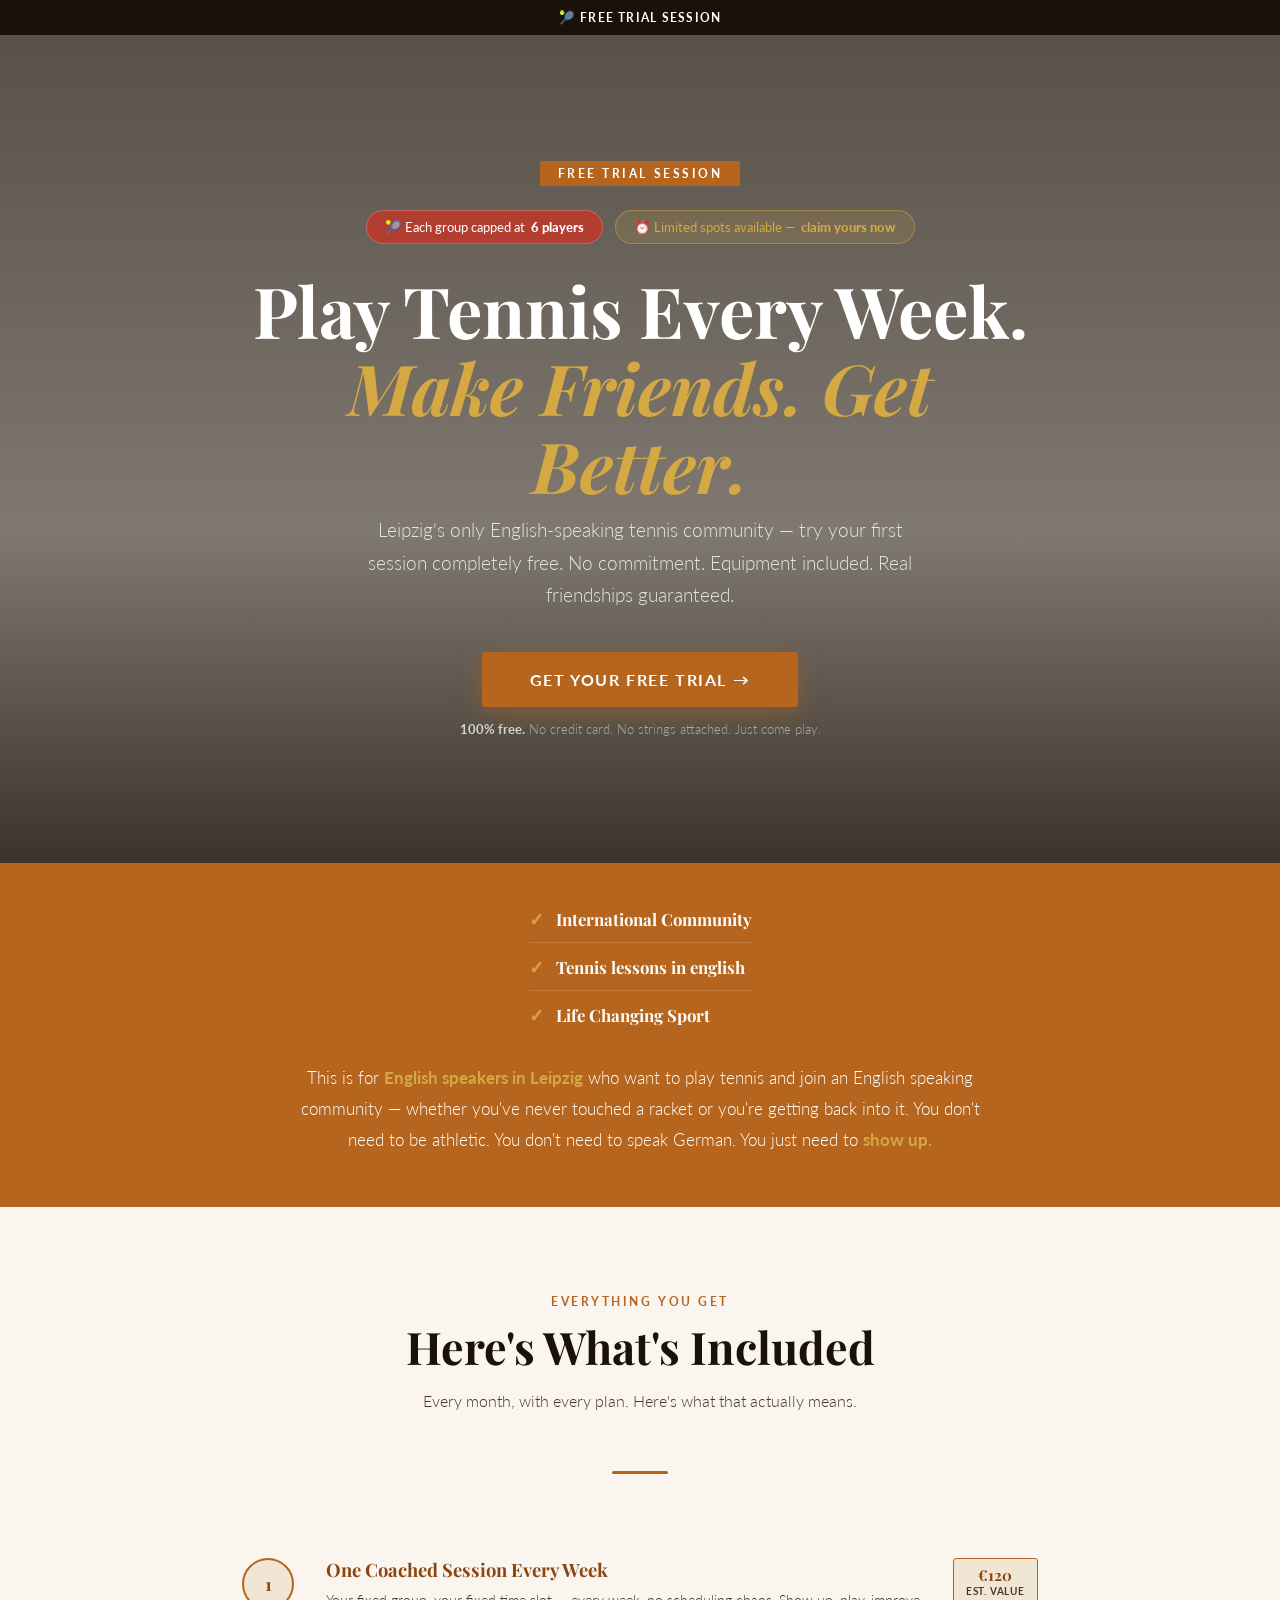
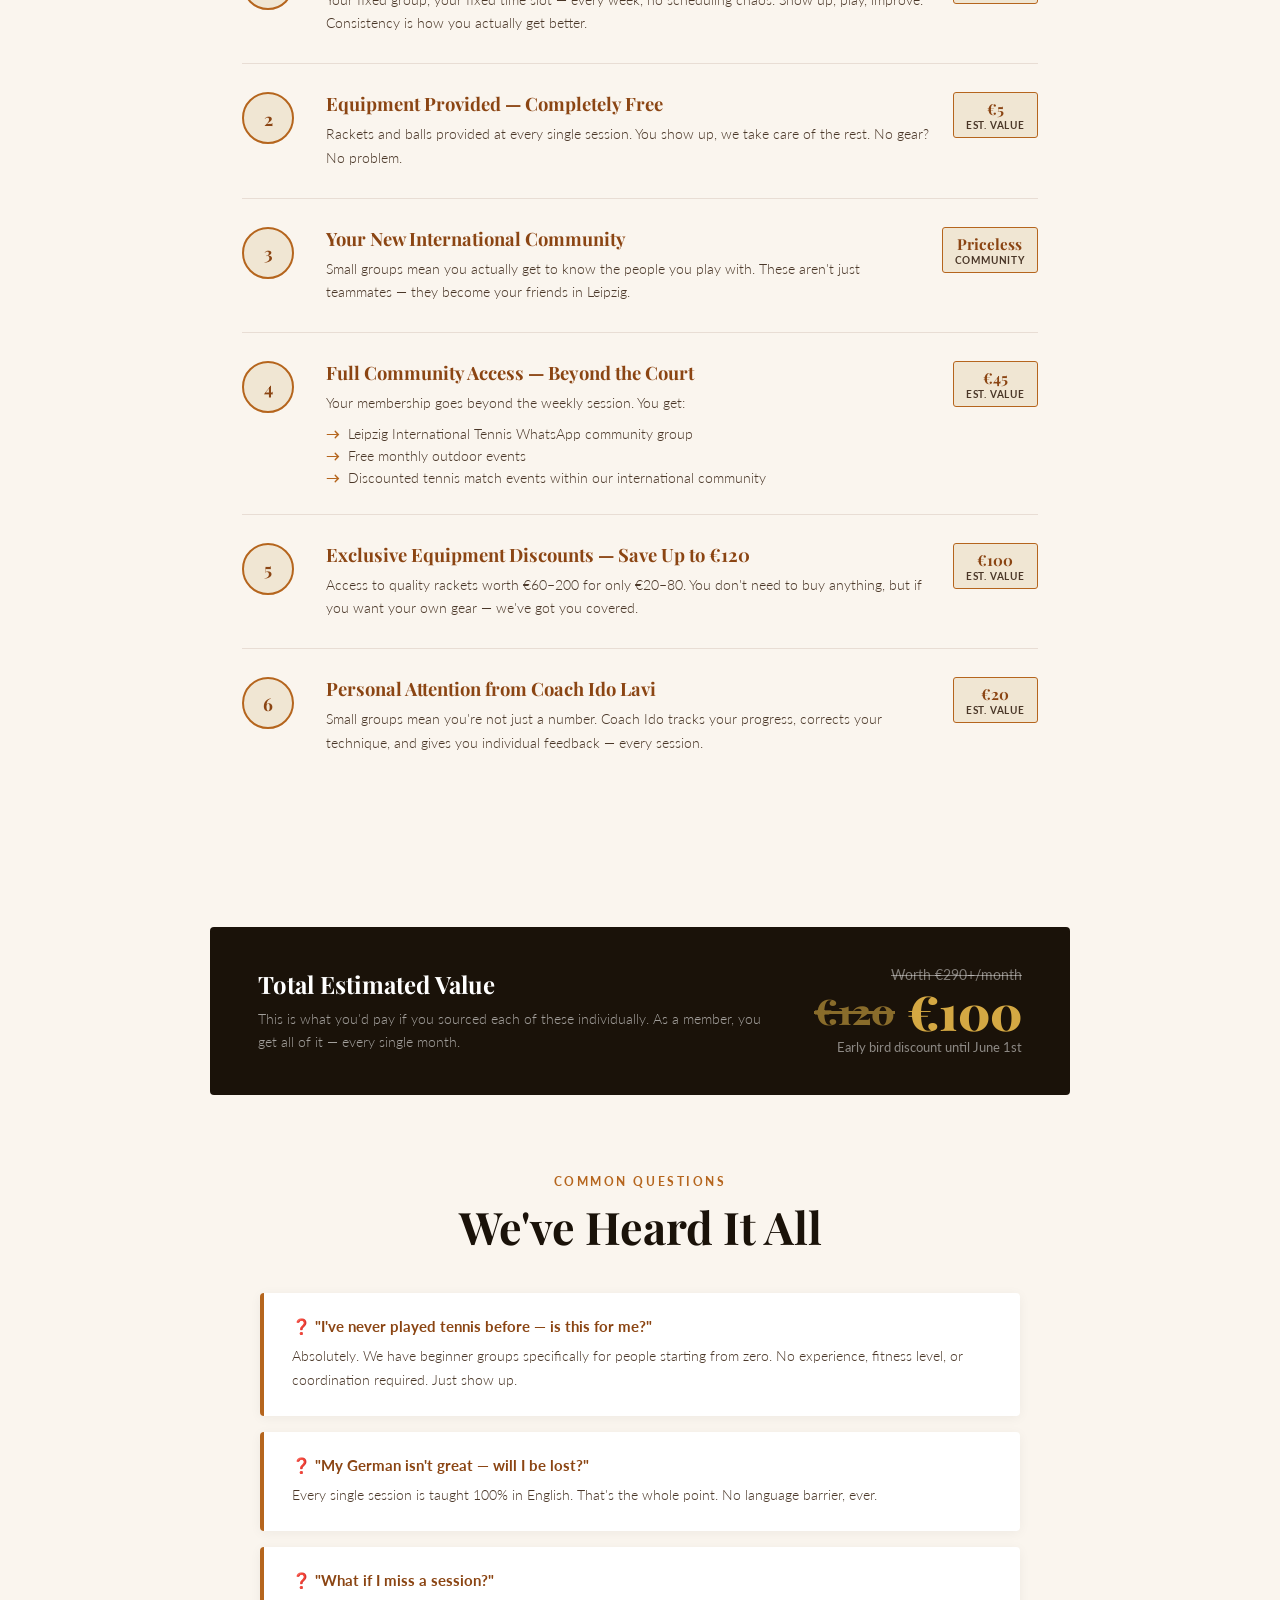
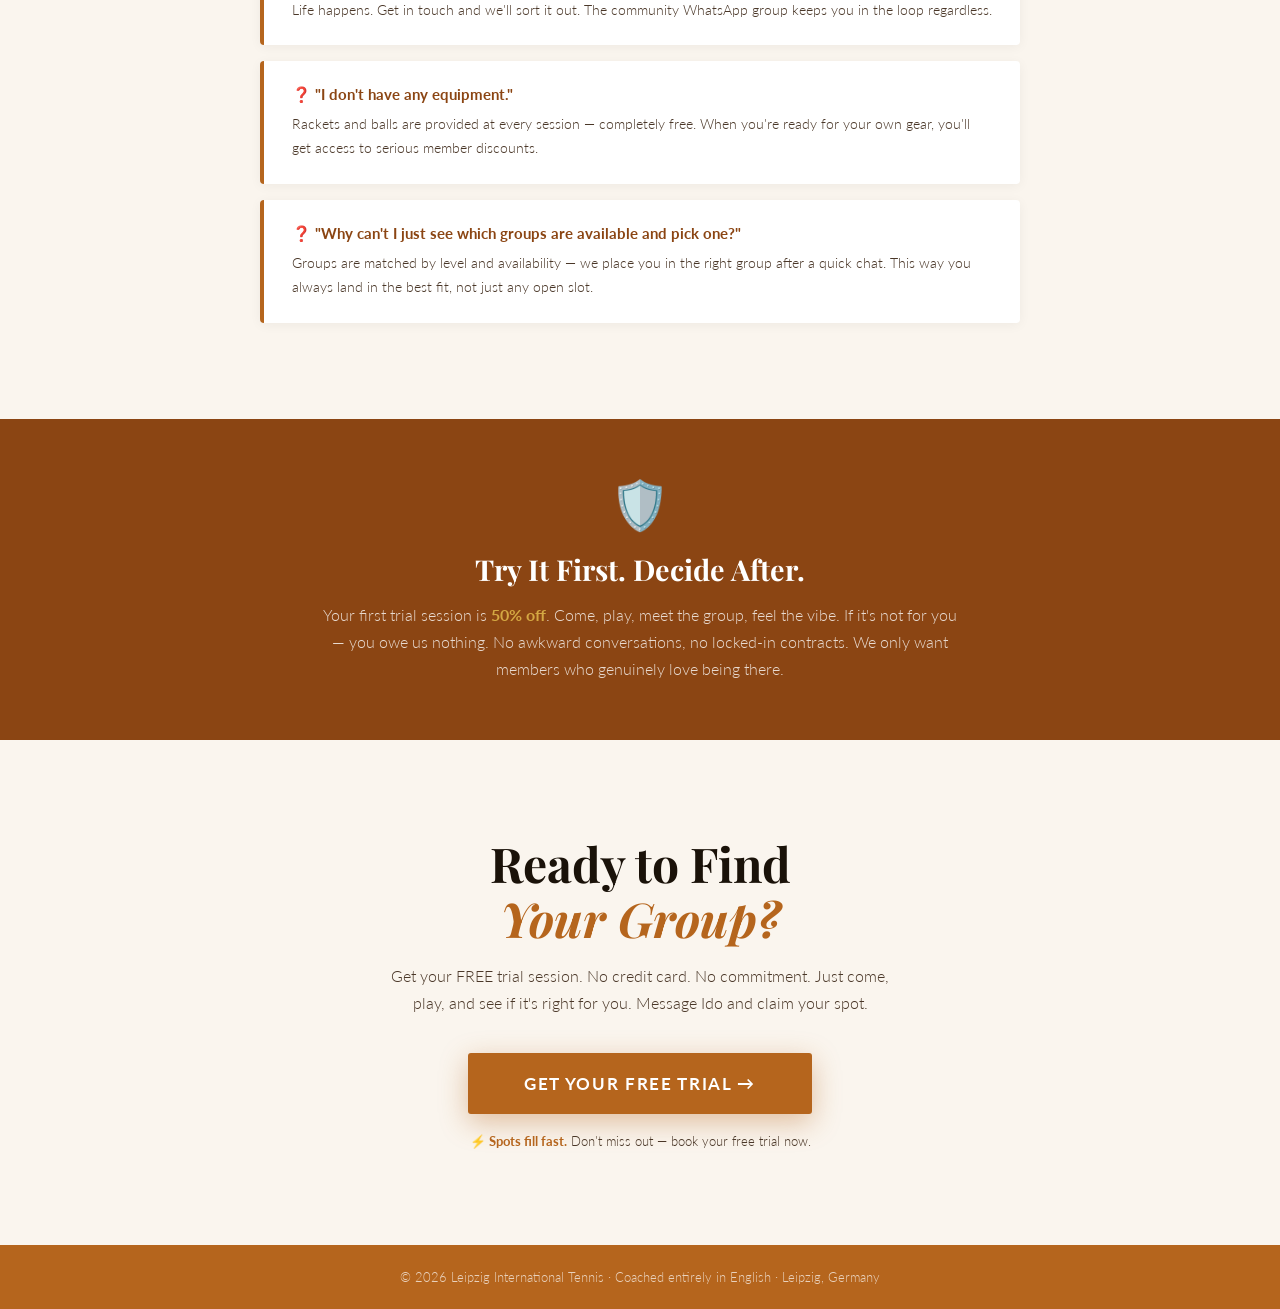
==== index.html @ 6eba22dd "Add files via upload" ====
<!DOCTYPE html>
<html lang="en">
<head>
  <meta charset="UTF-8"/>
  <meta name="viewport" content="width=device-width, initial-scale=1.0"/>
  <title>Group Sessions – Leipzig International Tennis</title>
  <link href="https://fonts.googleapis.com/css2?family=Playfair+Display:ital,wght@0,400;0,700;0,900;1,400&family=Lato:wght@300;400;700;900&display=swap" rel="stylesheet"/>
  <style>
    :root {
      --clay:       #b5651d;
      --clay-light: #c97d3a;
      --clay-dark:  #8b4513;
      --sand:       #f0e6d3;
      --sand-light: #faf5ee;
      --dark:       #1a1209;
      --mid:        #4a3728;
      --white:      #ffffff;
      --accent:     #d4a843;
    }

    * { margin: 0; padding: 0; box-sizing: border-box; }
    html { scroll-behavior: smooth; }
    body { font-family: 'Lato', sans-serif; background: var(--sand-light); color: var(--dark); overflow-x: hidden; }

    /* ══ TOP BAR ══ */
    .top-bar {
      background: var(--dark);
      color: var(--white);
      text-align: center;
      padding: 10px 20px;
      font-size: 0.78rem;
      font-weight: 700;
      letter-spacing: 0.1em;
      text-transform: uppercase;
      position: sticky;
      top: 0;
      z-index: 200;
    }
    .top-bar span { color: var(--accent); }

    /* ══ HERO ══ */
    .hero {
      min-height: 92vh;
      background:
        linear-gradient(to bottom, rgba(26,18,9,0.72) 0%, rgba(26,18,9,0.55) 60%, rgba(26,18,9,0.85) 100%),
        url('./hero-image.png') center/cover no-repeat;
      display: flex;
      align-items: center;
      justify-content: center;
      text-align: center;
      padding: 80px 32px;
    }
    .hero-inner { max-width: 780px; }

    .hero-eyebrow {
      display: inline-block;
      background: var(--clay);
      color: var(--white);
      font-size: 0.72rem;
      font-weight: 700;
      letter-spacing: 0.22em;
      text-transform: uppercase;
      padding: 6px 18px;
      border-radius: 2px;
      margin-bottom: 24px;
      animation: fadeDown 0.6s ease both;
    }

    .hero-alerts {
      display: flex;
      gap: 12px;
      justify-content: center;
      flex-wrap: wrap;
      margin-bottom: 28px;
      animation: fadeDown 0.6s 0.08s ease both;
    }
    .hero-alert {
      display: inline-flex;
      align-items: center;
      gap: 6px;
      padding: 8px 18px;
      border-radius: 40px;
      font-size: 0.83rem;
      font-weight: 400;
      backdrop-filter: blur(6px);
    }
    .hero-alert strong { font-weight: 900; }
    .hero-alert.scarcity { background: rgba(192,57,43,0.85); color: #fff; border: 1px solid rgba(255,255,255,0.2); }
    .hero-alert.urgency  { background: rgba(212,168,67,0.15); color: var(--accent); border: 1px solid rgba(212,168,67,0.5); }

    .hero h1 {
      font-family: 'Playfair Display', serif;
      font-size: clamp(2.6rem, 6vw, 4.4rem);
      color: var(--white);
      line-height: 1.1;
      margin-bottom: 10px;
      animation: fadeDown 0.6s 0.1s ease both;
    }
    .hero h1 em { font-style: italic; color: var(--accent); }

    .hero-sub {
      font-size: clamp(1rem, 2vw, 1.2rem);
      color: rgba(255,255,255,0.8);
      font-weight: 300;
      line-height: 1.7;
      margin-bottom: 40px;
      max-width: 580px;
      margin-left: auto;
      margin-right: auto;
      animation: fadeDown 0.6s 0.2s ease both;
    }

    .hero-cta-group {
      display: flex;
      flex-direction: column;
      align-items: center;
      gap: 14px;
      animation: fadeDown 0.6s 0.3s ease both;
    }

    .btn-primary {
      display: inline-block;
      background: var(--clay);
      color: var(--white);
      padding: 18px 48px;
      border-radius: 3px;
      font-size: 1rem;
      font-weight: 700;
      letter-spacing: 0.1em;
      text-transform: uppercase;
      text-decoration: none;
      transition: background 0.2s, transform 0.2s;
      box-shadow: 0 6px 24px rgba(181,101,29,0.45);
    }
    .btn-primary:hover { background: var(--clay-dark); transform: translateY(-2px); }

    .hero-note { font-size: 0.8rem; color: rgba(255,255,255,0.5); font-weight: 300; }
    .hero-note span { color: rgba(255,255,255,0.75); font-weight: 700; }

    /* ══ WHO IT'S FOR ══ */
    .who-section { background: var(--clay); padding: 32px 32px 52px 32px; text-align: center; }
    .who-section p { max-width: 700px; margin: 0 auto; color: var(--white); font-size: 1.08rem; line-height: 1.8; font-weight: 300; }
    .who-section p strong { font-weight: 700; color: var(--accent); }

    /* ══ VALUE STACK ══ */
    .value-section { padding: 88px 32px; max-width: 860px; margin: 0 auto; }

    .section-label { font-size: 0.72rem; letter-spacing: 0.22em; text-transform: uppercase; color: var(--clay); font-weight: 700; text-align: center; margin-bottom: 12px; }
    .section-title { font-family: 'Playfair Display', serif; font-size: clamp(1.9rem, 3.5vw, 2.8rem); color: var(--dark); text-align: center; margin-bottom: 14px; line-height: 1.2; }
    .section-sub { text-align: center; color: var(--mid); font-weight: 300; font-size: 0.98rem; margin-bottom: 56px; line-height: 1.7; }
    .section-divider { width: 56px; height: 3px; background: var(--clay); margin: 0 auto 56px; border-radius: 2px; }

    .value-list { display: flex; flex-direction: column; gap: 0; }

    .value-item {
      display: grid;
      grid-template-columns: 64px 1fr auto;
      align-items: start;
      gap: 20px;
      padding: 28px 0;
      border-bottom: 1px solid #e8ddd4;
      opacity: 0;
      transform: translateX(-20px);
      transition: opacity 0.5s ease, transform 0.5s ease;
    }
    .value-item.visible { opacity: 1; transform: translateX(0); }
    .value-item:last-child { border-bottom: none; }

    .value-num {
      width: 52px; height: 52px;
      background: var(--sand);
      border: 2px solid var(--clay);
      border-radius: 50%;
      display: flex; align-items: center; justify-content: center;
      font-family: 'Playfair Display', serif;
      font-size: 1.1rem; color: var(--clay-dark); font-weight: 700; flex-shrink: 0;
    }
    .value-body h4 { font-family: 'Playfair Display', serif; font-size: 1.15rem; color: var(--clay-dark); margin-bottom: 6px; line-height: 1.3; }
    .value-body p { font-size: 0.9rem; color: var(--mid); font-weight: 300; line-height: 1.65; }
    .value-body .sub-bullets { list-style: none; margin-top: 10px; display: flex; flex-direction: column; gap: 5px; }
    .value-body .sub-bullets li { font-size: 0.88rem; color: var(--mid); font-weight: 300; display: flex; align-items: center; gap: 8px; }
    .value-body .sub-bullets li::before { content: '→'; color: var(--clay); font-weight: 700; flex-shrink: 0; }

    .value-badge { flex-shrink: 0; background: var(--sand); border: 1px solid var(--clay); border-radius: 3px; padding: 6px 12px; text-align: center; }
    .badge-value { font-family: 'Playfair Display', serif; font-size: 0.95rem; color: var(--clay-dark); font-weight: 700; white-space: nowrap; }
    .badge-label { font-size: 0.65rem; color: var(--mid); text-transform: uppercase; letter-spacing: 0.08em; font-weight: 700; }

    /* ══ TOTAL VALUE BOX ══ */
    .total-box {
      background: var(--dark); border-radius: 4px; padding: 40px 48px;
      margin: 56px 32px 0; max-width: 860px; margin-left: auto; margin-right: auto;
      display: grid; grid-template-columns: 1fr auto; align-items: center; gap: 32px;
    }
    @media (max-width: 600px) { .total-box { grid-template-columns: 1fr; text-align: center; } }
    .total-left h3 { font-family: 'Playfair Display', serif; font-size: 1.5rem; color: var(--white); margin-bottom: 8px; }
    .total-left p { font-size: 0.88rem; color: rgba(255,255,255,0.6); font-weight: 300; line-height: 1.6; }
    .total-right { text-align: right; }
    .total-was { font-size: 0.85rem; color: rgba(255,255,255,0.45); text-decoration: line-through; margin-bottom: 4px; }
    .total-price { font-family: 'Playfair Display', serif; font-size: 3rem; color: var(--accent); font-weight: 900; line-height: 1; }
    .total-period { font-size: 0.82rem; color: rgba(255,255,255,0.5); margin-top: 4px; }

    /* ══ OBJECTIONS ══ */
    .objections-section { padding: 80px 32px; background: var(--sand-light); }
    .objections-inner { max-width: 760px; margin: 0 auto; }
    .objection-item { background: var(--white); border-radius: 4px; padding: 24px 28px; margin-bottom: 16px; border-left: 4px solid var(--clay); box-shadow: 0 2px 12px rgba(0,0,0,0.05); }
    .objection-q { font-weight: 700; color: var(--clay-dark); font-size: 0.95rem; margin-bottom: 8px; }
    .objection-a { font-size: 0.9rem; color: var(--mid); font-weight: 300; line-height: 1.65; }

    /* ══ RISK ══ */
    .risk-section { background: var(--clay-dark); padding: 56px 32px; text-align: center; }
    .risk-inner { max-width: 640px; margin: 0 auto; }
    .risk-icon { font-size: 3rem; margin-bottom: 16px; }
    .risk-section h3 { font-family: 'Playfair Display', serif; font-size: 1.8rem; color: var(--white); margin-bottom: 14px; }
    .risk-section p { color: rgba(255,255,255,0.8); font-weight: 300; font-size: 0.98rem; line-height: 1.75; }
    .risk-section p strong { color: var(--accent); font-weight: 700; }

    /* ══ FINAL CTA ══ */
    .final-cta { padding: 96px 32px; text-align: center; background: var(--sand-light); }
    .final-cta h2 { font-family: 'Playfair Display', serif; font-size: clamp(2rem, 4vw, 3rem); color: var(--dark); margin-bottom: 16px; line-height: 1.15; }
    .final-cta h2 em { color: var(--clay); font-style: italic; }
    .final-cta p { color: var(--mid); font-weight: 300; font-size: 1rem; margin-bottom: 36px; line-height: 1.7; max-width: 500px; margin-left: auto; margin-right: auto; }
    .btn-big { display: inline-block; background: var(--clay); color: var(--white); padding: 20px 56px; border-radius: 3px; font-size: 1.05rem; font-weight: 700; letter-spacing: 0.1em; text-transform: uppercase; text-decoration: none; transition: background 0.2s, transform 0.2s; box-shadow: 0 8px 28px rgba(181,101,29,0.38); margin-bottom: 16px; }
    .btn-big:hover { background: var(--clay-dark); transform: translateY(-3px); }
    .final-reassurance { font-size: 0.8rem; color: var(--mid); font-weight: 300; }
    .final-reassurance span { color: var(--clay); font-weight: 700; }

    /* ══ FOOTER ══ */
    footer { background: var(--clay); color: rgba(255,255,255,0.7); text-align: center; padding: 24px; font-size: 0.8rem; font-weight: 300; }

    .who-section .who-benefits { list-style: none; margin: 0 auto 24px; width: fit-content; display: flex; flex-direction: column; gap: 0; }
    .who-section .who-benefits li { font-family: 'Playfair Display', serif; font-size: 1.05rem; color: var(--white); font-weight: 700; display: flex; align-items: center; gap: 12px; padding: 12px 0; border-bottom: 1px solid rgba(255,255,255,0.15); }
    .who-section .who-benefits li::before { content: '✓'; color: var(--accent); font-weight: 900; font-size: 1.1rem; flex-shrink: 0; }
    .who-section .who-benefits li:last-child { border-bottom: none; }

    /* ══ ANIMATIONS ══ */
    @keyframes fadeDown { from { opacity: 0; transform: translateY(-16px); } to { opacity: 1; transform: translateY(0); } }
  </style>
</head>
<body>

  <!-- TOP BAR -->
  <div class="top-bar">
    🎾 FREE TRIAL SESSION
  </div>

  <!-- ══ HERO ══ -->
  <section class="hero">
    <div class="hero-inner">
      <div class="hero-eyebrow">FREE TRIAL SESSION</div>

      <div class="hero-alerts">
        <div class="hero-alert scarcity">🎾 Each group capped at <strong>6 players</strong></div>
        <div class="hero-alert urgency">⏰ Limited spots available — <strong>claim yours now</strong></div>
      </div>

      <h1>Play Tennis Every Week.<br><em>Make Friends. Get Better.</em></h1>

      <p class="hero-sub">
        Leipzig's only English-speaking tennis community — try your first session completely free. No commitment. Equipment included. Real friendships guaranteed.
      </p>

      <div class="hero-cta-group">
        <a href="https://wa.me/4915223182062?text=Hey!%20:)%20I%27d%20like%20to%20apply%20for%20a%20free%20group%20trial%20lesson" class="btn-primary">Get Your FREE Trial →</a>
        <span class="hero-note"><span>100% free.</span> No credit card. No strings attached. Just come play.</span>
      </div>
    </div>
  </section>

  <!-- ══ WHO IT'S FOR ══ -->
  <div class="who-section">
    <ul class="who-benefits">
      <li>International Community</li>
      <li>Tennis lessons in english</li>
      <li>Life Changing Sport</li>
    </ul>
    <p>
      This is for <strong>English speakers in Leipzig</strong> who want to play tennis and join an English speaking community — whether you've never touched a racket or you're getting back into it.
      You don't need to be athletic. You don't need to speak German. You just need to <strong>show up.</strong>
    </p>
  </div>

  <!-- ══ VALUE STACK ══ -->
  <section class="value-section">
    <div class="section-label">Everything You Get</div>
    <h2 class="section-title">Here's What's Included</h2>
    <p class="section-sub">Every month, with every plan. Here's what that actually means.</p>
    <div class="section-divider"></div>

    <div class="value-list">

      <div class="value-item">
        <div class="value-num">1</div>
        <div class="value-body">
          <h4>One Coached Session Every Week</h4>
          <p>Your fixed group, your fixed time slot — every week, no scheduling chaos. Show up, play, improve. Consistency is how you actually get better.</p>
        </div>
        <div class="value-badge"><div class="badge-value">€120</div><div class="badge-label">est. value</div></div>
      </div>

      <div class="value-item">
        <div class="value-num">2</div>
        <div class="value-body">
          <h4>Equipment Provided — Completely Free</h4>
          <p>Rackets and balls provided at every single session. You show up, we take care of the rest. No gear? No problem.</p>
        </div>
        <div class="value-badge"><div class="badge-value">€5</div><div class="badge-label">est. value</div></div>
      </div>

      <div class="value-item">
        <div class="value-num">3</div>
        <div class="value-body">
          <h4>Your New International Community</h4>
          <p>Small groups mean you actually get to know the people you play with. These aren't just teammates — they become your friends in Leipzig.</p>
        </div>
        <div class="value-badge"><div class="badge-value">Priceless</div><div class="badge-label">community</div></div>
      </div>

      <div class="value-item">
        <div class="value-num">4</div>
        <div class="value-body">
          <h4>Full Community Access — Beyond the Court</h4>
          <p>Your membership goes beyond the weekly session. You get:</p>
          <ul class="sub-bullets">
            <li>Leipzig International Tennis WhatsApp community group</li>
            <li>Free monthly outdoor events</li>
            <li>Discounted tennis match events within our international community</li>
          </ul>
        </div>
        <div class="value-badge"><div class="badge-value">€45</div><div class="badge-label">est. value</div></div>
      </div>

      <div class="value-item">
        <div class="value-num">5</div>
        <div class="value-body">
          <h4>Exclusive Equipment Discounts — Save Up to €120</h4>
          <p>Access to quality rackets worth €60–200 for only €20–80. You don't need to buy anything, but if you want your own gear — we've got you covered.</p>
        </div>
        <div class="value-badge"><div class="badge-value">€100</div><div class="badge-label">est. value</div></div>
      </div>

      <div class="value-item">
        <div class="value-num">6</div>
        <div class="value-body">
          <h4>Personal Attention from Coach Ido Lavi</h4>
          <p>Small groups mean you're not just a number. Coach Ido tracks your progress, corrects your technique, and gives you individual feedback — every session.</p>
        </div>
        <div class="value-badge"><div class="badge-value">€20</div><div class="badge-label">est. value</div></div>
      </div>

    </div>
  </section>

  <!-- TOTAL VALUE BOX -->
  <div class="total-box">
    <div class="total-left">
      <h3>Total Estimated Value</h3>
      <p>This is what you'd pay if you sourced each of these individually. As a member, you get all of it — every single month.</p>
    </div>
    <div class="total-right">
      <div class="total-was">Worth €290+/month</div>
      <div style="display: flex; align-items: center; gap: 12px; justify-content: flex-end; margin-bottom: 4px;">
        <div class="total-price" style="text-decoration: line-through; font-size: 2.2rem; opacity: 0.6;">€120</div>
        <div class="total-price">€100</div>
      </div>
      <div class="total-period">Early bird discount until June 1st</div>
    </div>
  </div>

  <!-- ══ OBJECTIONS ══ -->
  <section class="objections-section">
    <div class="objections-inner">
      <div class="section-label" style="text-align:center; margin-bottom:12px;">Common Questions</div>
      <h2 class="section-title" style="margin-bottom:40px;">We've Heard It All</h2>

      <div class="objection-item">
        <div class="objection-q">❓ "I've never played tennis before — is this for me?"</div>
        <div class="objection-a">Absolutely. We have beginner groups specifically for people starting from zero. No experience, fitness level, or coordination required. Just show up.</div>
      </div>

      <div class="objection-item">
        <div class="objection-q">❓ "My German isn't great — will I be lost?"</div>
        <div class="objection-a">Every single session is taught 100% in English. That's the whole point. No language barrier, ever.</div>
      </div>

      <div class="objection-item">
        <div class="objection-q">❓ "What if I miss a session?"</div>
        <div class="objection-a">Life happens. Get in touch and we'll sort it out. The community WhatsApp group keeps you in the loop regardless.</div>
      </div>

      <div class="objection-item">
        <div class="objection-q">❓ "I don't have any equipment."</div>
        <div class="objection-a">Rackets and balls are provided at every session — completely free. When you're ready for your own gear, you'll get access to serious member discounts.</div>
      </div>

      <div class="objection-item">
        <div class="objection-q">❓ "Why can't I just see which groups are available and pick one?"</div>
        <div class="objection-a">Groups are matched by level and availability — we place you in the right group after a quick chat. This way you always land in the best fit, not just any open slot.</div>
      </div>

    </div>
  </section>

  <!-- ══ RISK REVERSAL ══ -->
  <section class="risk-section">
    <div class="risk-inner">
      <div class="risk-icon">🛡️</div>
      <h3>Try It First. Decide After.</h3>
      <p>
        Your first trial session is <strong>50% off</strong>. Come, play, meet the group, feel the vibe.
        If it's not for you — you owe us nothing. No awkward conversations, no locked-in contracts.
        We only want members who genuinely love being there.
      </p>
    </div>
  </section>

  <!-- ══ FINAL CTA ══ -->
  <section class="final-cta">
    <h2>Ready to Find<br><em>Your Group?</em></h2>
    <p>Get your FREE trial session. No credit card. No commitment. Just come, play, and see if it's right for you. Message Ido and claim your spot.</p>
    <a href="https://wa.me/4915223182062?text=Hey!%20:)%20I%27d%20like%20to%20apply%20for%20a%20free%20group%20trial%20lesson" class="btn-big">Get Your FREE Trial →</a>
    <br/>
    <span class="final-reassurance">
      <span>⚡ Spots fill fast.</span> Don't miss out — book your free trial now.
    </span>
  </section>

  <!-- FOOTER -->
  <footer>
    © 2026 Leipzig International Tennis · Coached entirely in English · Leipzig, Germany
  </footer>

  <script>
    const observer = new IntersectionObserver((entries) => {
      entries.forEach((entry, i) => {
        if (entry.isIntersecting) {
          setTimeout(() => entry.target.classList.add('visible'), i * 80);
          observer.unobserve(entry.target);
        }
      });
    }, { threshold: 0.12 });

    document.querySelectorAll('.value-item').forEach(el => observer.observe(el));
  </script>

</body>
</html>
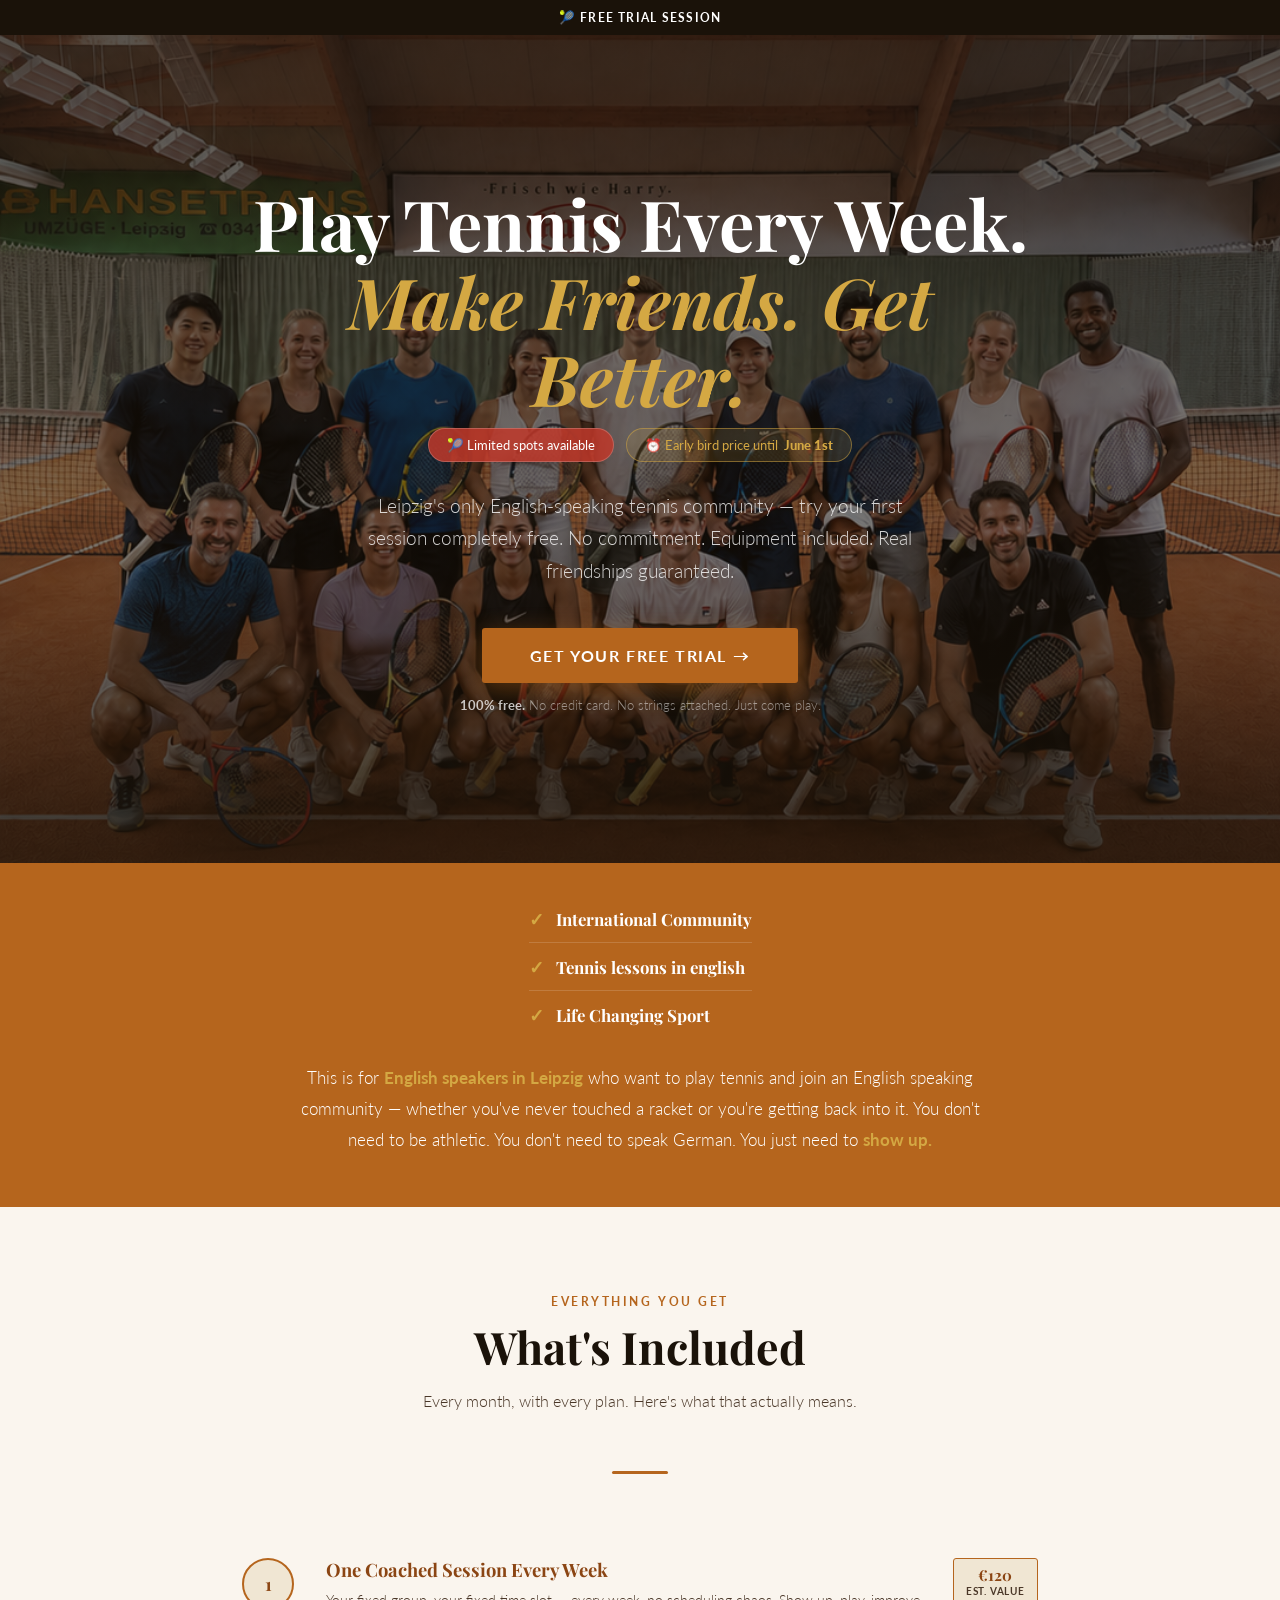
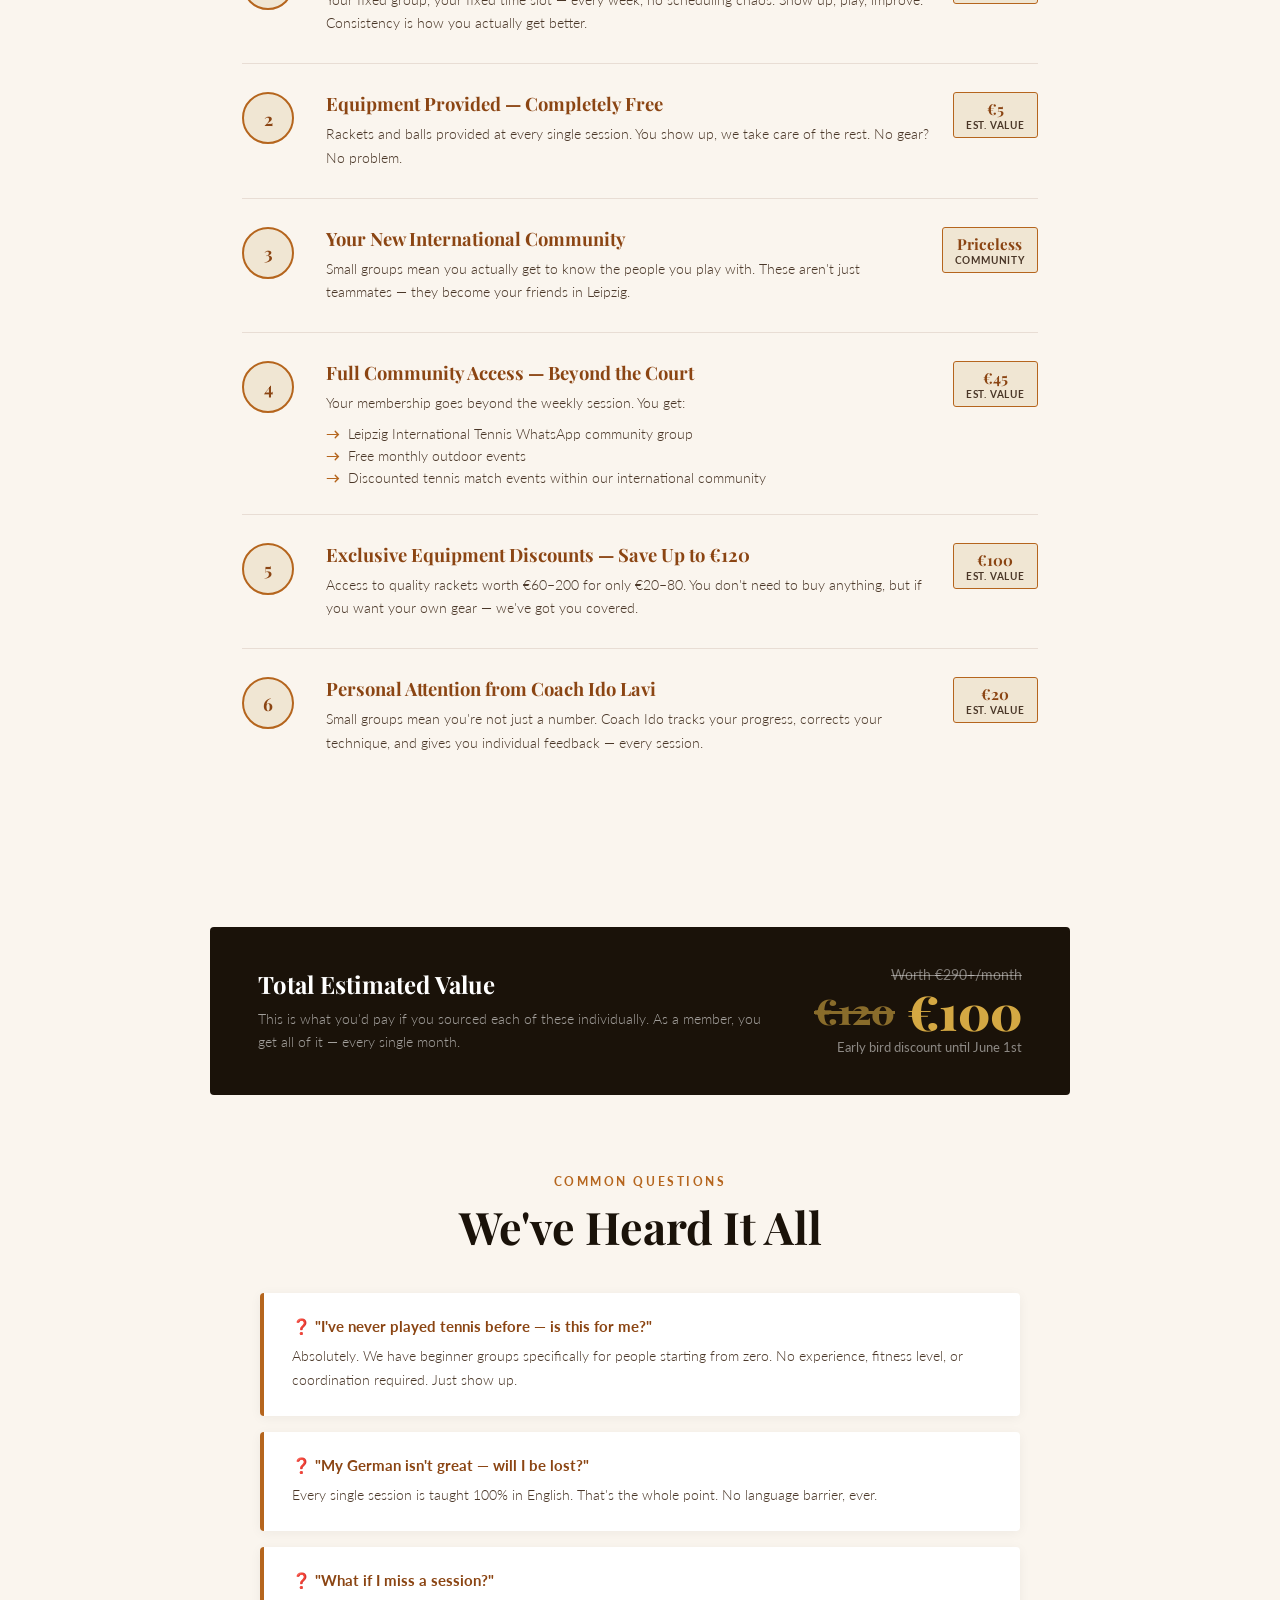
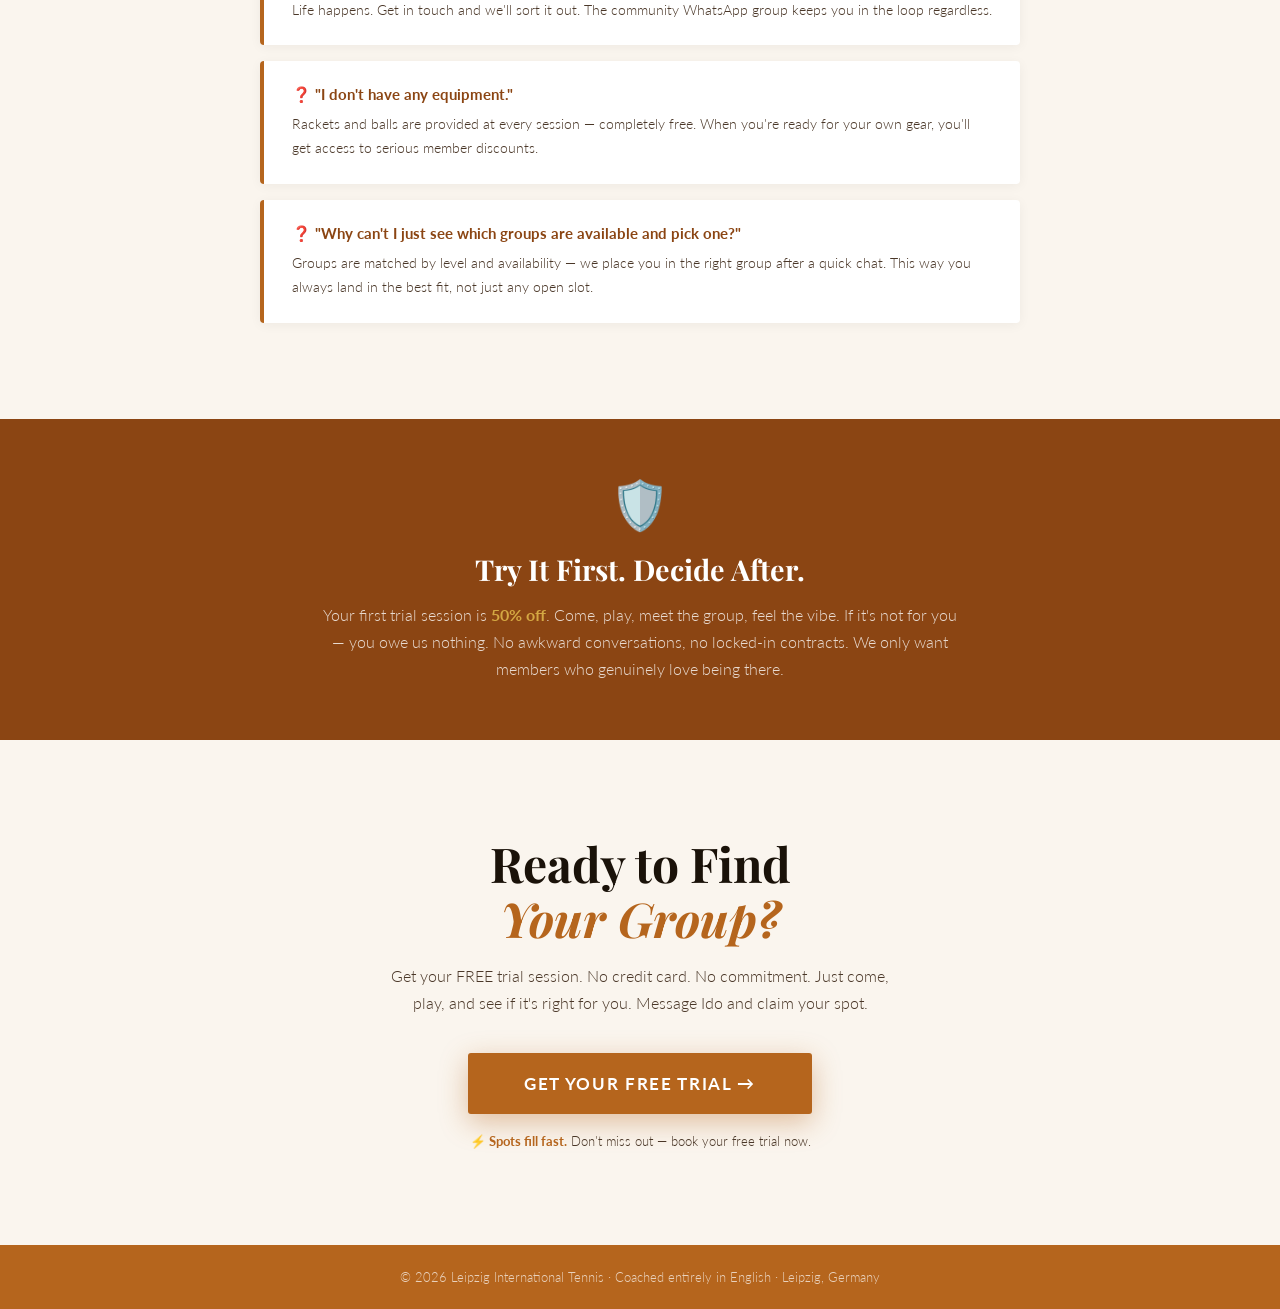
==== commit 7e776455: "Add files via upload" ====
--- a/index.html
+++ b/index.html
@@ -232,6 +232,29 @@
     .who-section .who-benefits li::before { content: '✓'; color: var(--accent); font-weight: 900; font-size: 1.1rem; flex-shrink: 0; }
     .who-section .who-benefits li:last-child { border-bottom: none; }
 
+    /* ══ MOBILE OPTIMIZATIONS ══ */
+    @media (max-width: 768px) {
+      .value-item {
+        grid-template-columns: 50px 1fr;
+        gap: 15px;
+        padding: 24px 0;
+      }
+      .value-num {
+        width: 48px;
+        height: 48px;
+        font-size: 1rem;
+      }
+      .value-body h4 {
+        font-size: 1.05rem;
+      }
+      .value-body p {
+        font-size: 0.95rem;
+      }
+      .value-body .sub-bullets li {
+        font-size: 0.92rem;
+      }
+    }
+
     /* ══ ANIMATIONS ══ */
     @keyframes fadeDown { from { opacity: 0; transform: translateY(-16px); } to { opacity: 1; transform: translateY(0); } }
   </style>
@@ -246,14 +269,12 @@
   <!-- ══ HERO ══ -->
   <section class="hero">
     <div class="hero-inner">
-      <div class="hero-eyebrow">FREE TRIAL SESSION</div>
+      <h1>Play Tennis Every Week.<br><em>Make Friends. Get Better.</em></h1>
 
       <div class="hero-alerts">
-        <div class="hero-alert scarcity">🎾 Each group capped at <strong>6 players</strong></div>
-        <div class="hero-alert urgency">⏰ Limited spots available — <strong>claim yours now</strong></div>
-      </div>
-
-      <h1>Play Tennis Every Week.<br><em>Make Friends. Get Better.</em></h1>
+        <div class="hero-alert scarcity">🎾 Limited spots available</div>
+        <div class="hero-alert urgency">⏰ Early bird price until <strong>June 1st</strong></div>
+      </div>
 
       <p class="hero-sub">
         Leipzig's only English-speaking tennis community — try your first session completely free. No commitment. Equipment included. Real friendships guaranteed.
@@ -282,7 +303,7 @@
   <!-- ══ VALUE STACK ══ -->
   <section class="value-section">
     <div class="section-label">Everything You Get</div>
-    <h2 class="section-title">Here's What's Included</h2>
+    <h2 class="section-title">What's Included</h2>
     <p class="section-sub">Every month, with every plan. Here's what that actually means.</p>
     <div class="section-divider"></div>
 
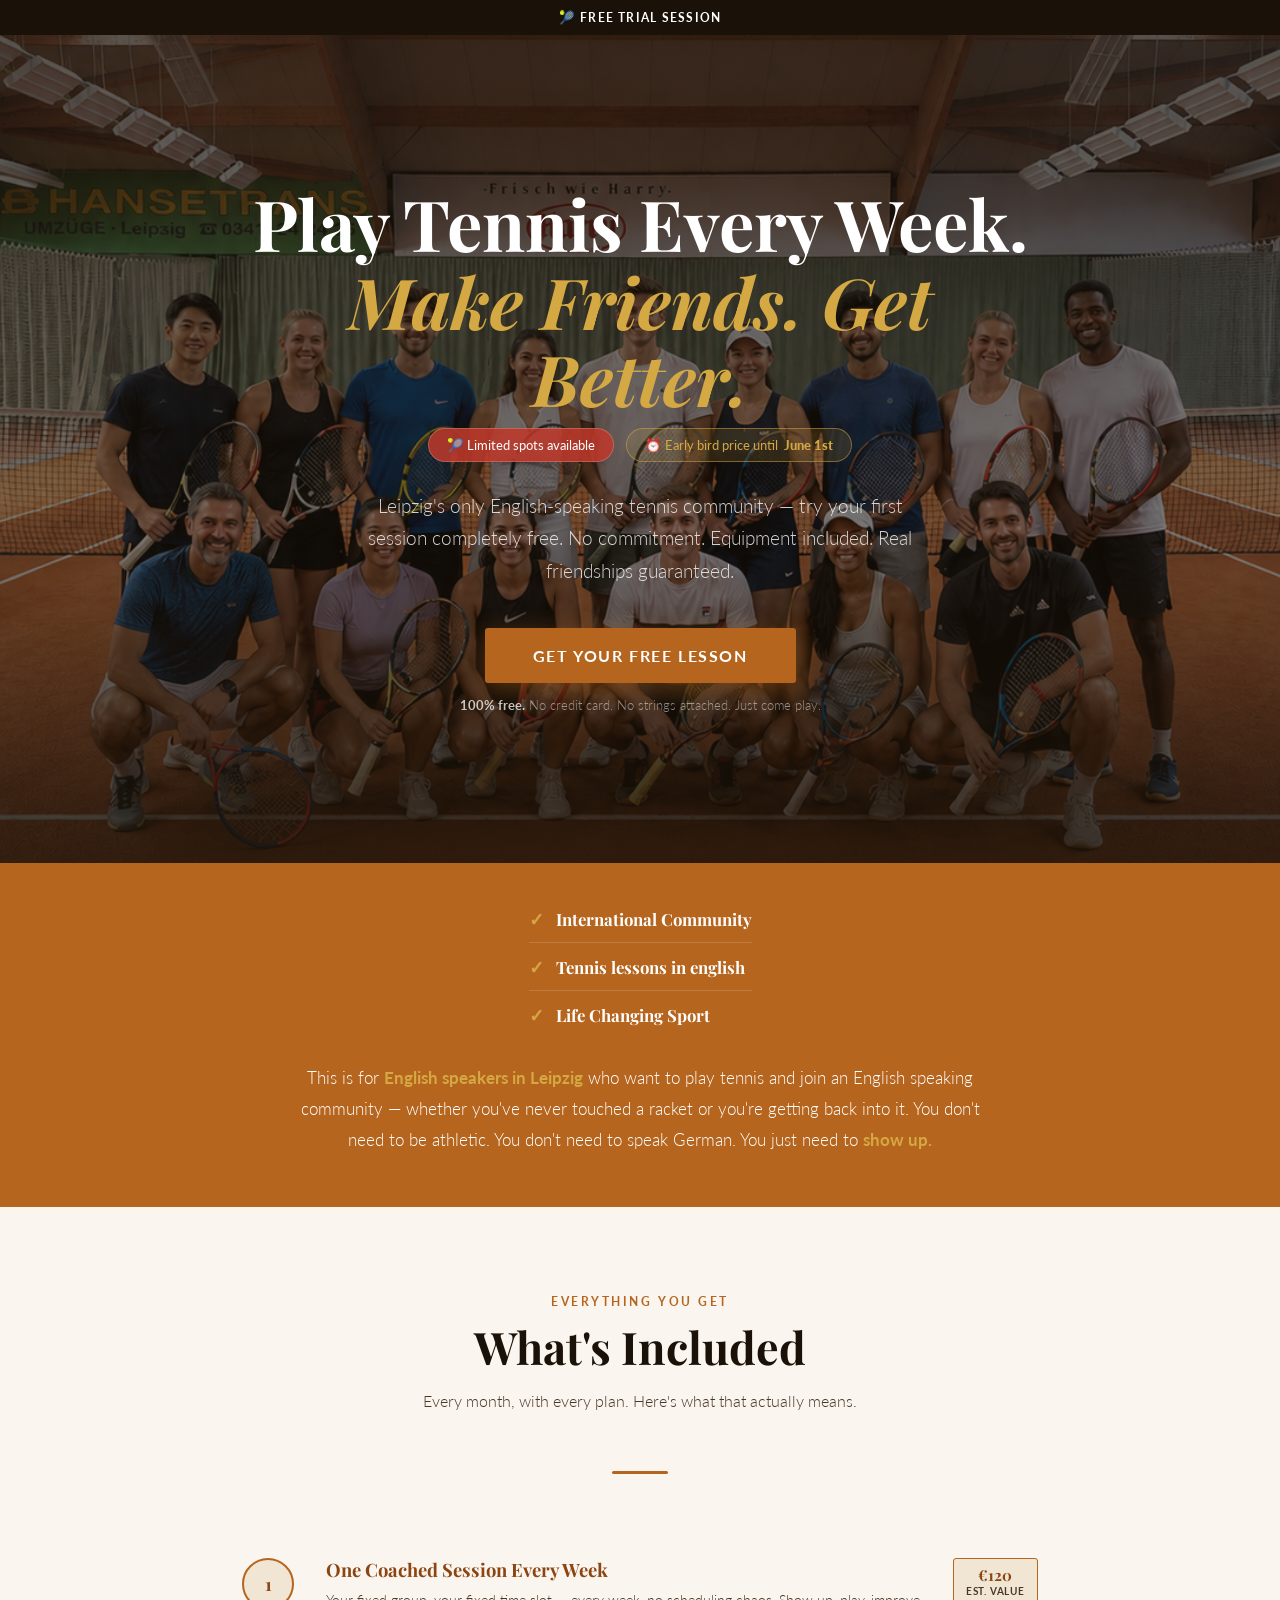
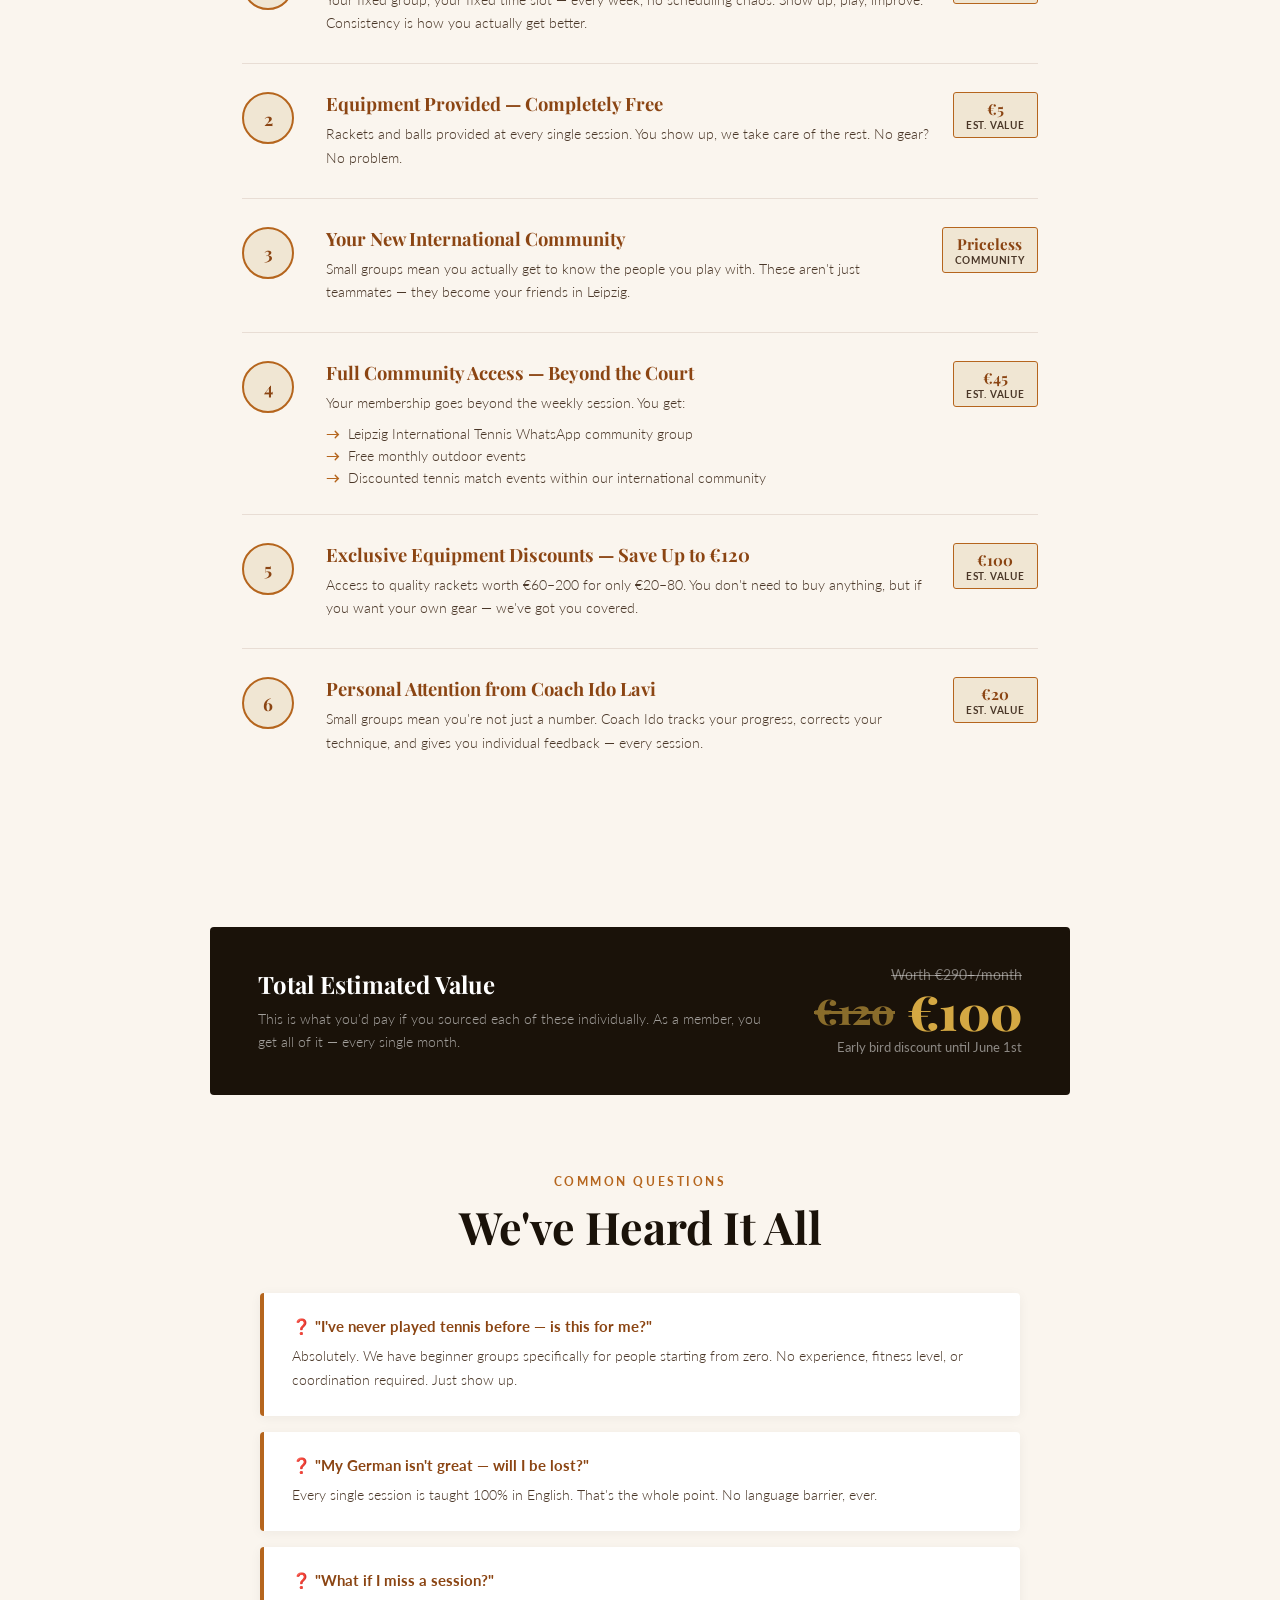
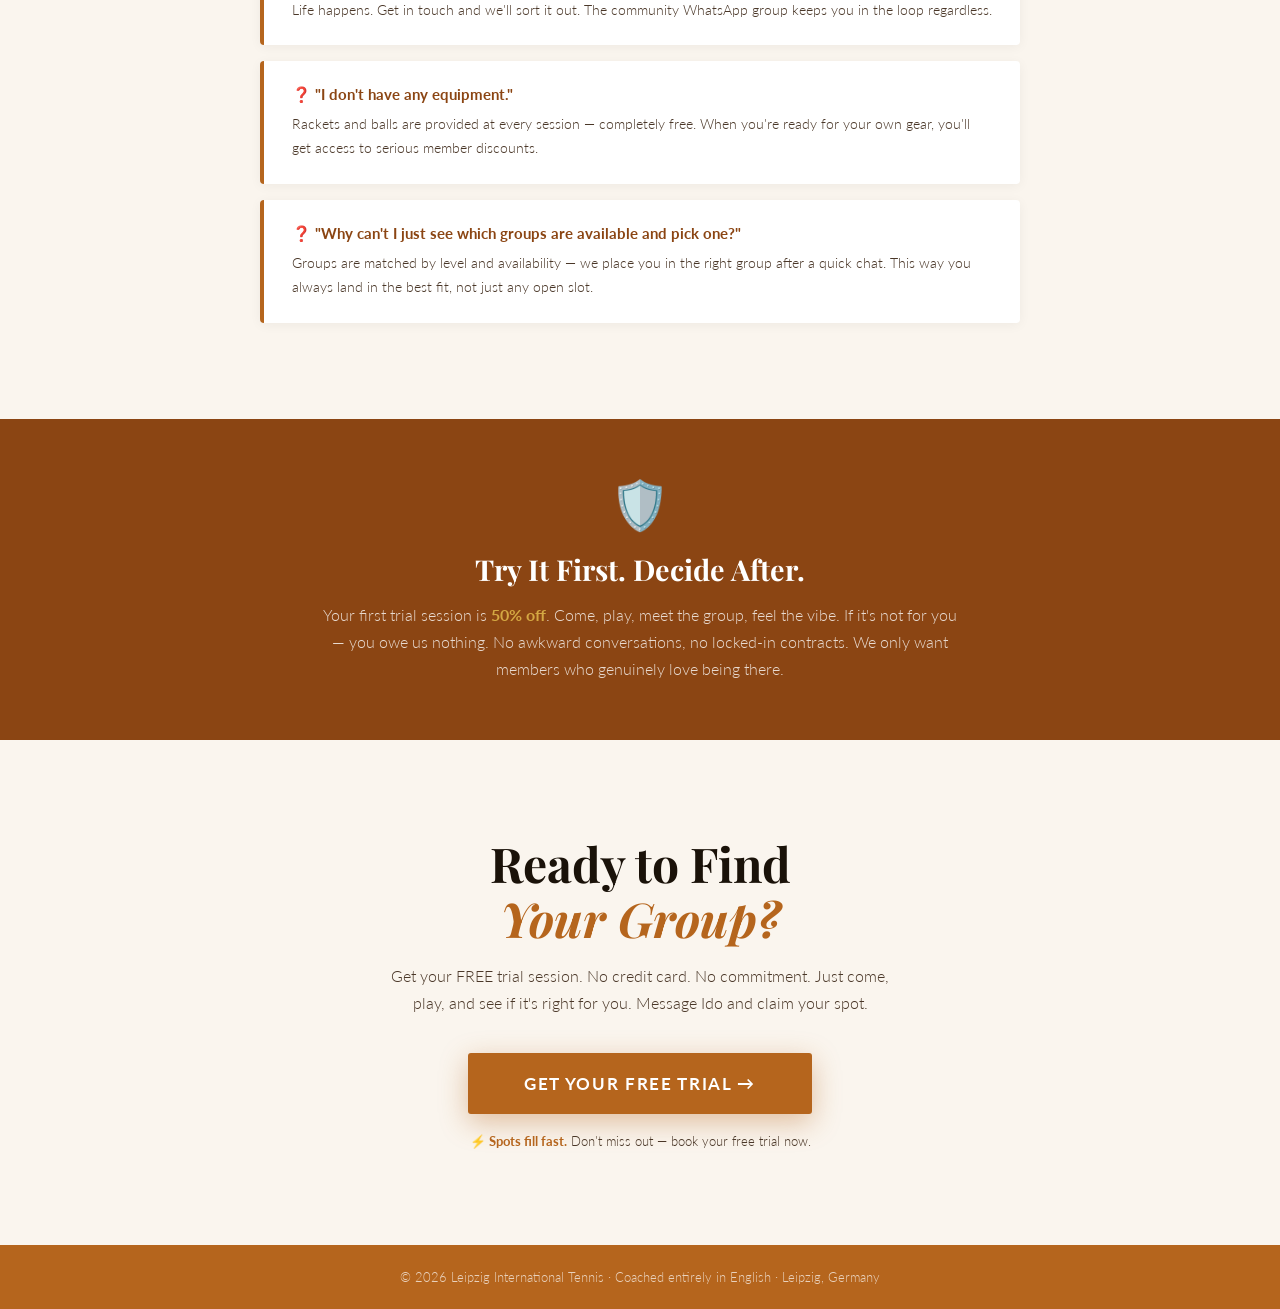
==== commit 88ab0728: "Add files via upload" ====
--- a/index.html
+++ b/index.html
@@ -281,7 +281,7 @@
       </p>
 
       <div class="hero-cta-group">
-        <a href="https://wa.me/4915223182062?text=Hey!%20:)%20I%27d%20like%20to%20apply%20for%20a%20free%20group%20trial%20lesson" class="btn-primary">Get Your FREE Trial →</a>
+        <a href="https://wa.me/4915223182062?text=Hey!%20:)%20I%27d%20like%20to%20apply%20for%20a%20free%20group%20trial%20lesson" class="btn-primary">GET YOUR FREE LESSON</a>
         <span class="hero-note"><span>100% free.</span> No credit card. No strings attached. Just come play.</span>
       </div>
     </div>
@@ -464,4 +464,4 @@
   </script>
 
 </body>
-</html>
+</html>
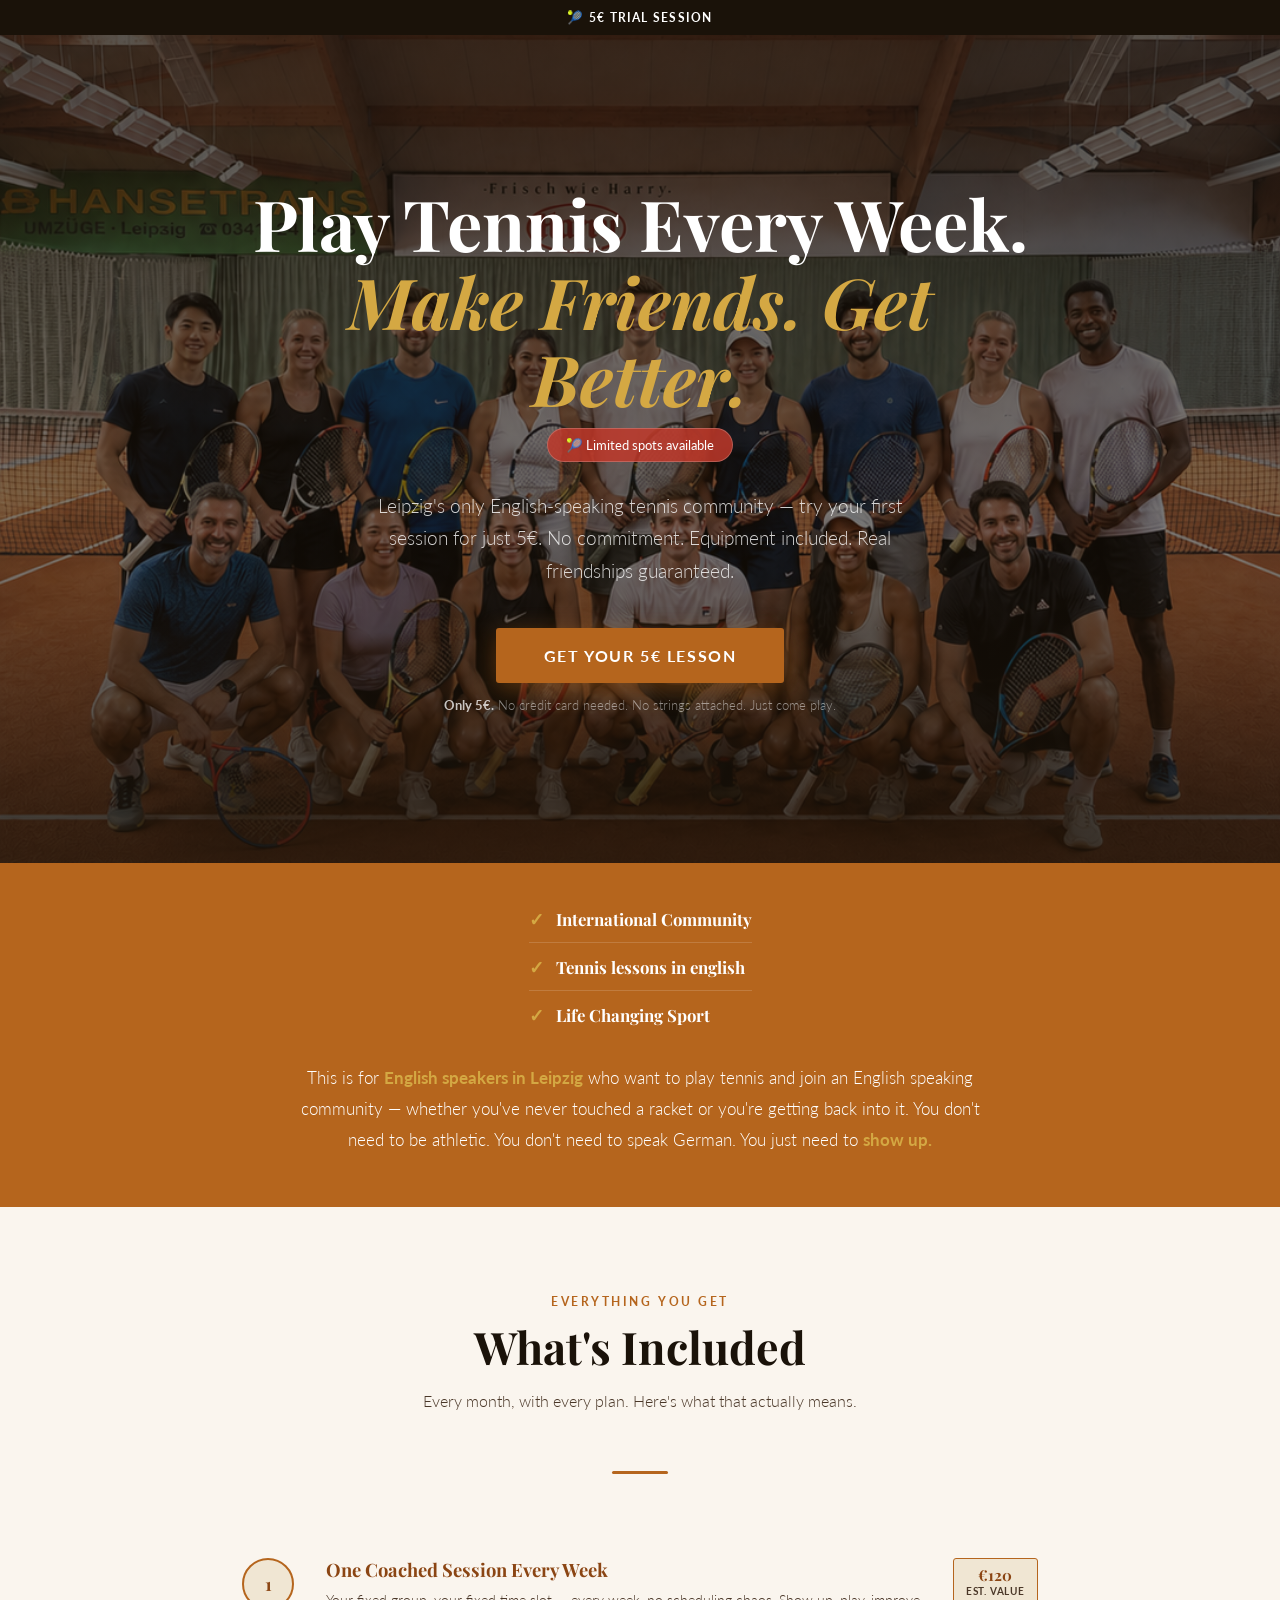
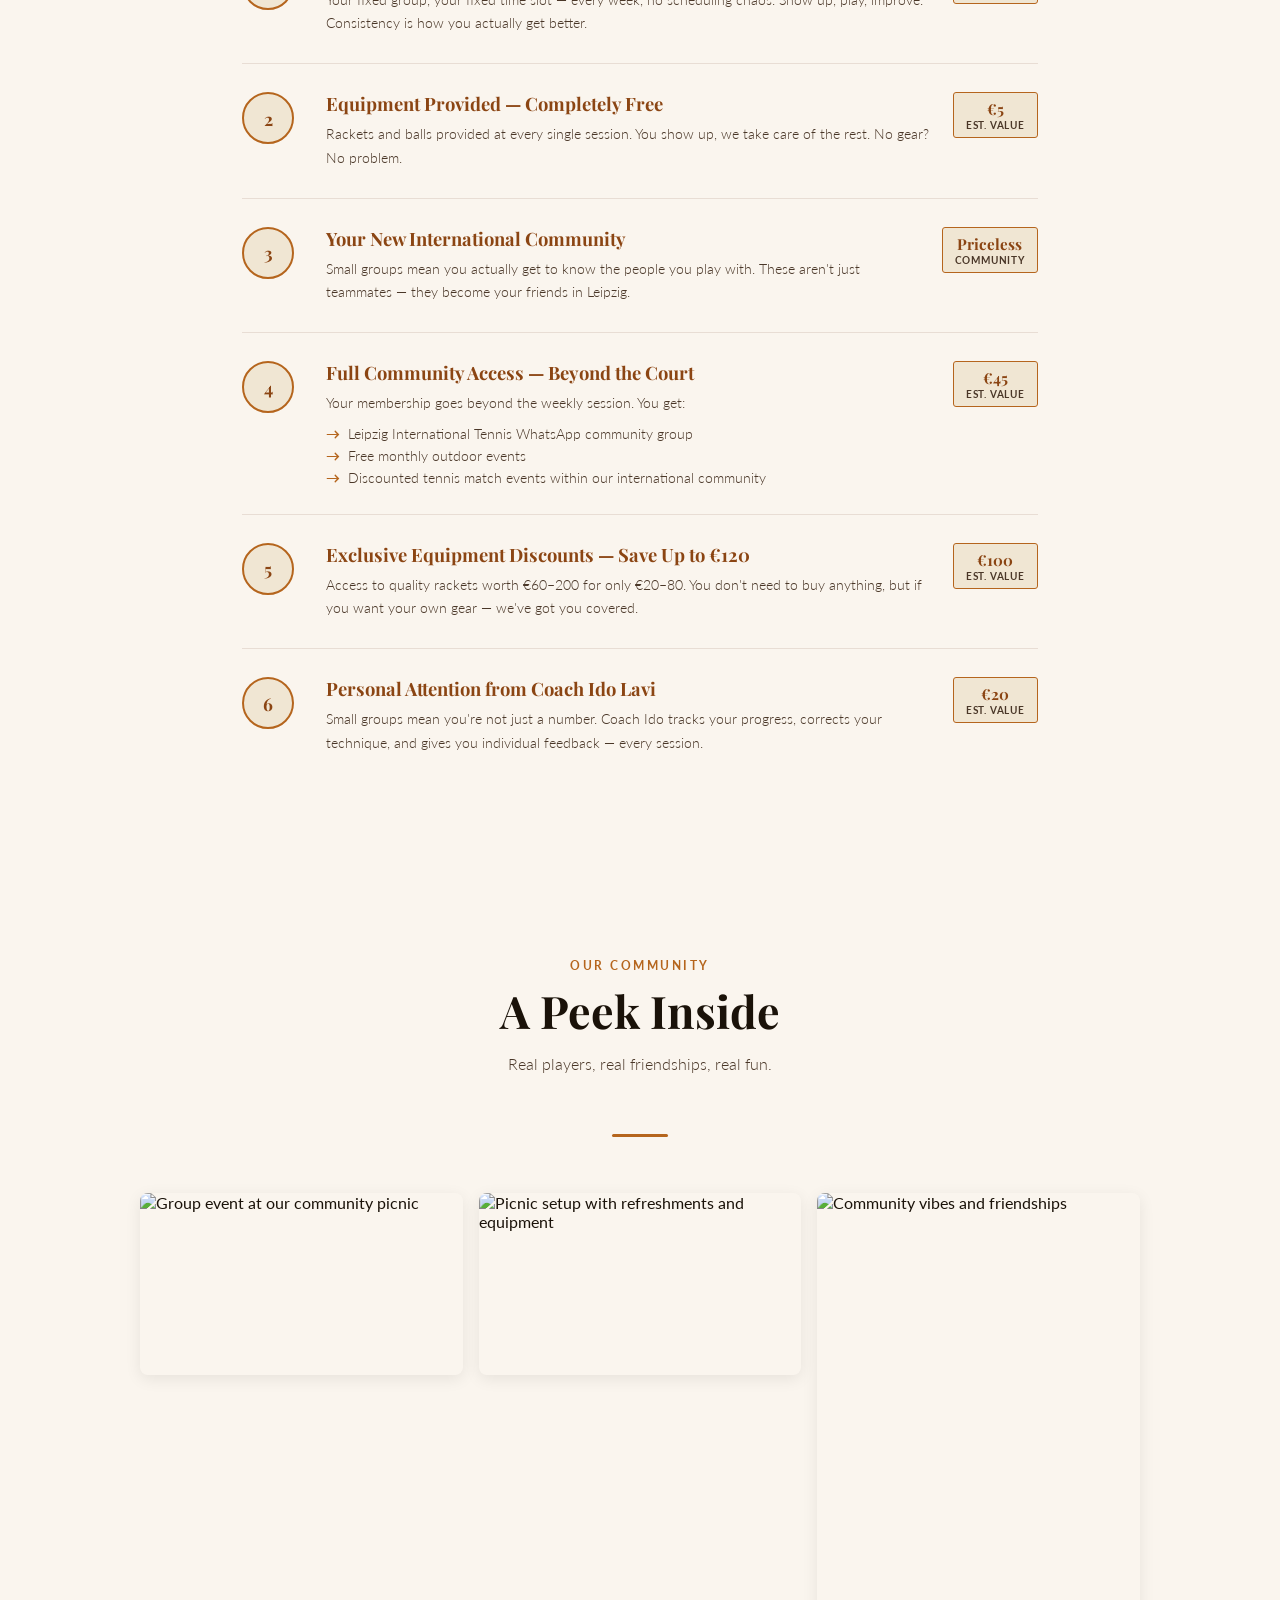
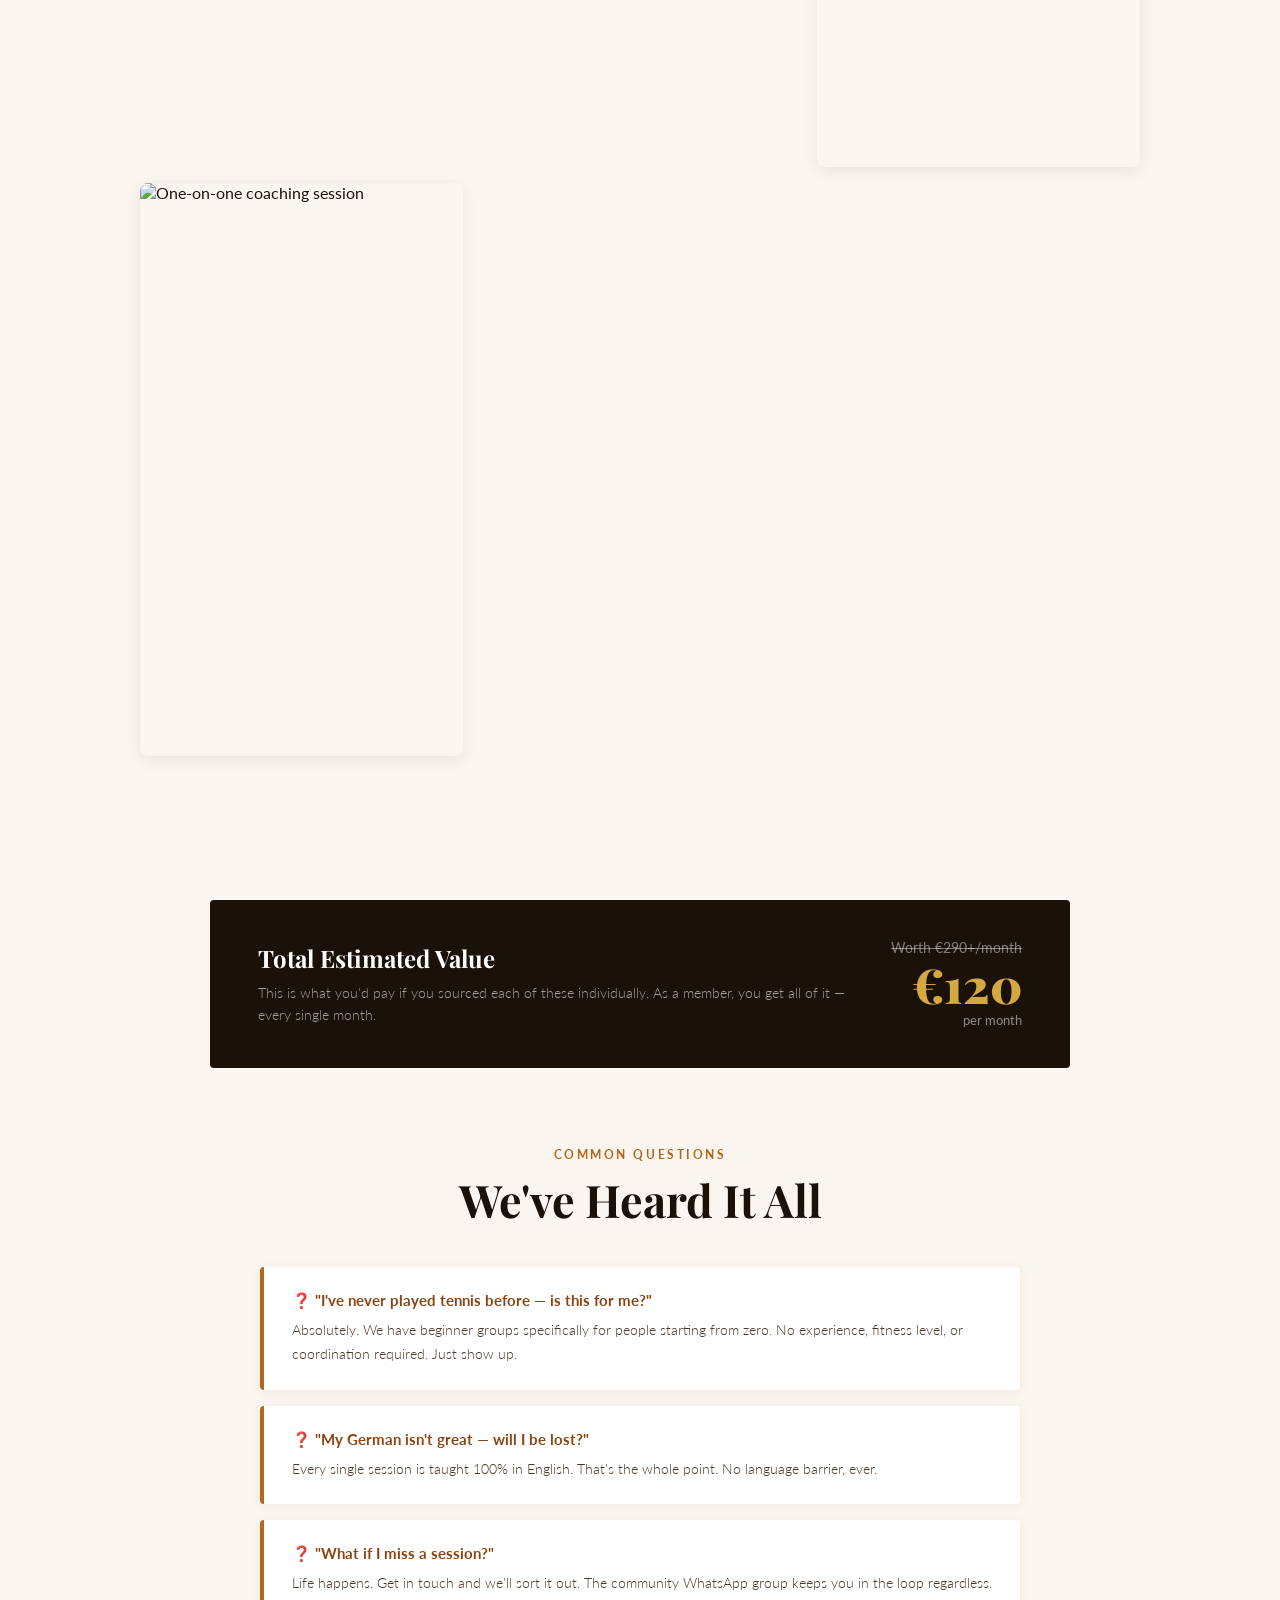
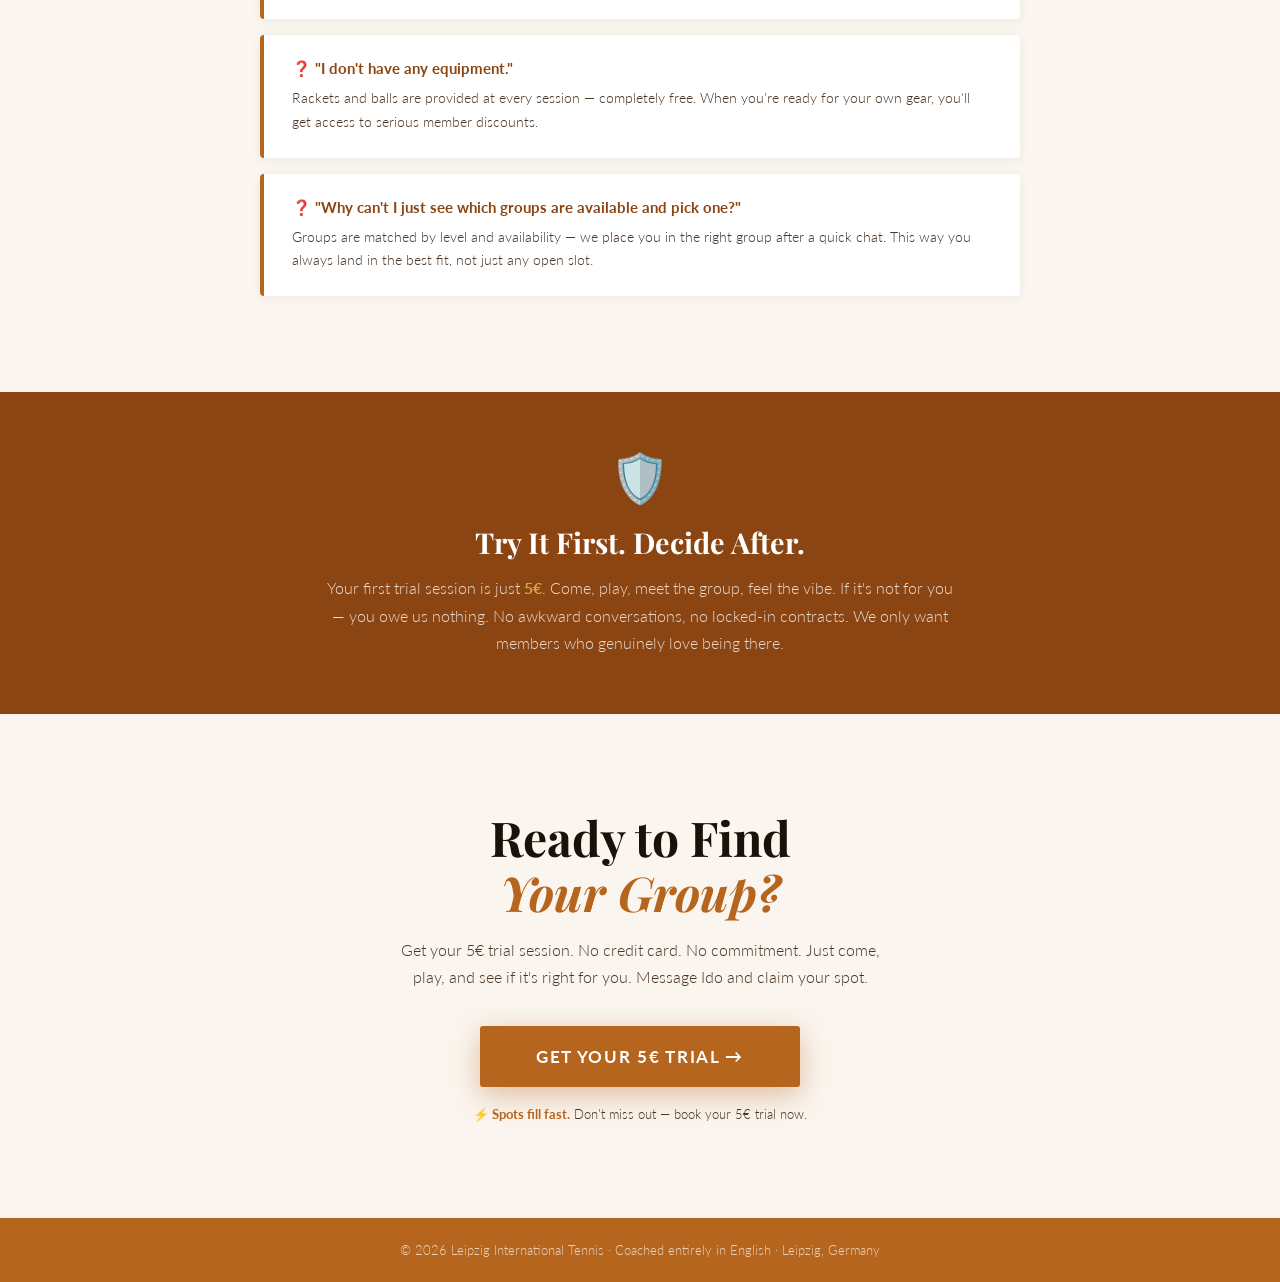
==== commit 24d470b4: "Add files via upload" ====
--- a/index.html
+++ b/index.html
@@ -255,15 +255,58 @@
       }
     }
 
+    /* ══ GALLERY ══ */
+    .gallery-section { padding: 88px 32px; background: var(--sand-light); }
+    .gallery-container { max-width: 1000px; margin: 0 auto; }
+
+    .gallery-grid {
+      display: grid;
+      grid-template-columns: repeat(3, 1fr);
+      gap: 16px;
+      margin-top: 48px;
+    }
+
+    .gallery-item {
+      border-radius: 8px;
+      overflow: hidden;
+      box-shadow: 0 4px 16px rgba(0,0,0,0.08);
+      transition: transform 0.3s ease, box-shadow 0.3s ease;
+      opacity: 0;
+      animation: fadeUp 0.6s ease forwards;
+    }
+    .gallery-item:nth-child(1) { animation-delay: 0.1s; }
+    .gallery-item:nth-child(2) { animation-delay: 0.2s; }
+    .gallery-item:nth-child(3) { animation-delay: 0.3s; }
+    .gallery-item:nth-child(4) { animation-delay: 0.4s; }
+
+    .gallery-item:hover { transform: translateY(-8px); box-shadow: 0 8px 24px rgba(0,0,0,0.12); }
+
+    .gallery-item img { width: 100%; height: 100%; object-fit: cover; display: block; }
+
+    .gallery-item-1, .gallery-item-2 { grid-column: span 1; aspect-ratio: 16/9; }
+    .gallery-item-3, .gallery-item-4 { grid-column: span 1; aspect-ratio: 9/16; }
+
+    @media (max-width: 768px) {
+      .gallery-grid {
+        grid-template-columns: repeat(2, 1fr);
+        gap: 12px;
+      }
+      .gallery-item-1, .gallery-item-2, .gallery-item-3, .gallery-item-4 {
+        grid-column: span 1;
+        aspect-ratio: 1;
+      }
+    }
+
     /* ══ ANIMATIONS ══ */
     @keyframes fadeDown { from { opacity: 0; transform: translateY(-16px); } to { opacity: 1; transform: translateY(0); } }
+    @keyframes fadeUp { from { opacity: 0; transform: translateY(16px); } to { opacity: 1; transform: translateY(0); } }
   </style>
 </head>
 <body>
 
   <!-- TOP BAR -->
   <div class="top-bar">
-    🎾 FREE TRIAL SESSION
+    🎾 5€ TRIAL SESSION
   </div>
 
   <!-- ══ HERO ══ -->
@@ -273,16 +316,15 @@
 
       <div class="hero-alerts">
         <div class="hero-alert scarcity">🎾 Limited spots available</div>
-        <div class="hero-alert urgency">⏰ Early bird price until <strong>June 1st</strong></div>
       </div>
 
       <p class="hero-sub">
-        Leipzig's only English-speaking tennis community — try your first session completely free. No commitment. Equipment included. Real friendships guaranteed.
+        Leipzig's only English-speaking tennis community — try your first session for just 5€. No commitment. Equipment included. Real friendships guaranteed.
       </p>
 
       <div class="hero-cta-group">
-        <a href="https://wa.me/4915223182062?text=Hey!%20:)%20I%27d%20like%20to%20apply%20for%20a%20free%20group%20trial%20lesson" class="btn-primary">GET YOUR FREE LESSON</a>
-        <span class="hero-note"><span>100% free.</span> No credit card. No strings attached. Just come play.</span>
+        <a href="https://wa.me/4915223182062?text=Hey!%20:)%20I%27d%20like%20to%20book%20the%205%E2%82%AC%20trial%20lesson" class="btn-primary">GET YOUR 5€ LESSON</a>
+        <span class="hero-note"><span>Only 5€.</span> No credit card needed. No strings attached. Just come play.</span>
       </div>
     </div>
   </section>
@@ -371,6 +413,31 @@
     </div>
   </section>
 
+  <!-- ══ PHOTO GALLERY ══ -->
+  <section class="gallery-section">
+    <div class="gallery-container">
+      <div class="section-label">Our Community</div>
+      <h2 class="section-title">A Peek Inside</h2>
+      <p class="section-sub">Real players, real friendships, real fun.</p>
+      <div class="section-divider"></div>
+
+      <div class="gallery-grid">
+        <div class="gallery-item gallery-item-1">
+          <img src="./picnic_1.jpg" alt="Group event at our community picnic" />
+        </div>
+        <div class="gallery-item gallery-item-2">
+          <img src="./picnic_2.jpg" alt="Picnic setup with refreshments and equipment" />
+        </div>
+        <div class="gallery-item gallery-item-3">
+          <img src="./picnic_3.jpg" alt="Community vibes and friendships" />
+        </div>
+        <div class="gallery-item gallery-item-4">
+          <img src="./picnic_4.jpg" alt="One-on-one coaching session" />
+        </div>
+      </div>
+    </div>
+  </section>
+
   <!-- TOTAL VALUE BOX -->
   <div class="total-box">
     <div class="total-left">
@@ -379,11 +446,8 @@
     </div>
     <div class="total-right">
       <div class="total-was">Worth €290+/month</div>
-      <div style="display: flex; align-items: center; gap: 12px; justify-content: flex-end; margin-bottom: 4px;">
-        <div class="total-price" style="text-decoration: line-through; font-size: 2.2rem; opacity: 0.6;">€120</div>
-        <div class="total-price">€100</div>
-      </div>
-      <div class="total-period">Early bird discount until June 1st</div>
+      <div class="total-price">€120</div>
+      <div class="total-period">per month</div>
     </div>
   </div>
 
@@ -427,7 +491,7 @@
       <div class="risk-icon">🛡️</div>
       <h3>Try It First. Decide After.</h3>
       <p>
-        Your first trial session is <strong>50% off</strong>. Come, play, meet the group, feel the vibe.
+        Your first trial session is just <strong>5€</strong>. Come, play, meet the group, feel the vibe.
         If it's not for you — you owe us nothing. No awkward conversations, no locked-in contracts.
         We only want members who genuinely love being there.
       </p>
@@ -437,11 +501,11 @@
   <!-- ══ FINAL CTA ══ -->
   <section class="final-cta">
     <h2>Ready to Find<br><em>Your Group?</em></h2>
-    <p>Get your FREE trial session. No credit card. No commitment. Just come, play, and see if it's right for you. Message Ido and claim your spot.</p>
-    <a href="https://wa.me/4915223182062?text=Hey!%20:)%20I%27d%20like%20to%20apply%20for%20a%20free%20group%20trial%20lesson" class="btn-big">Get Your FREE Trial →</a>
+    <p>Get your 5€ trial session. No credit card. No commitment. Just come, play, and see if it's right for you. Message Ido and claim your spot.</p>
+    <a href="https://wa.me/4915223182062?text=Hey!%20:)%20I%27d%20like%20to%20book%20the%205%E2%82%AC%20trial%20lesson" class="btn-big">Get Your 5€ Trial →</a>
     <br/>
     <span class="final-reassurance">
-      <span>⚡ Spots fill fast.</span> Don't miss out — book your free trial now.
+      <span>⚡ Spots fill fast.</span> Don't miss out — book your 5€ trial now.
     </span>
   </section>
 
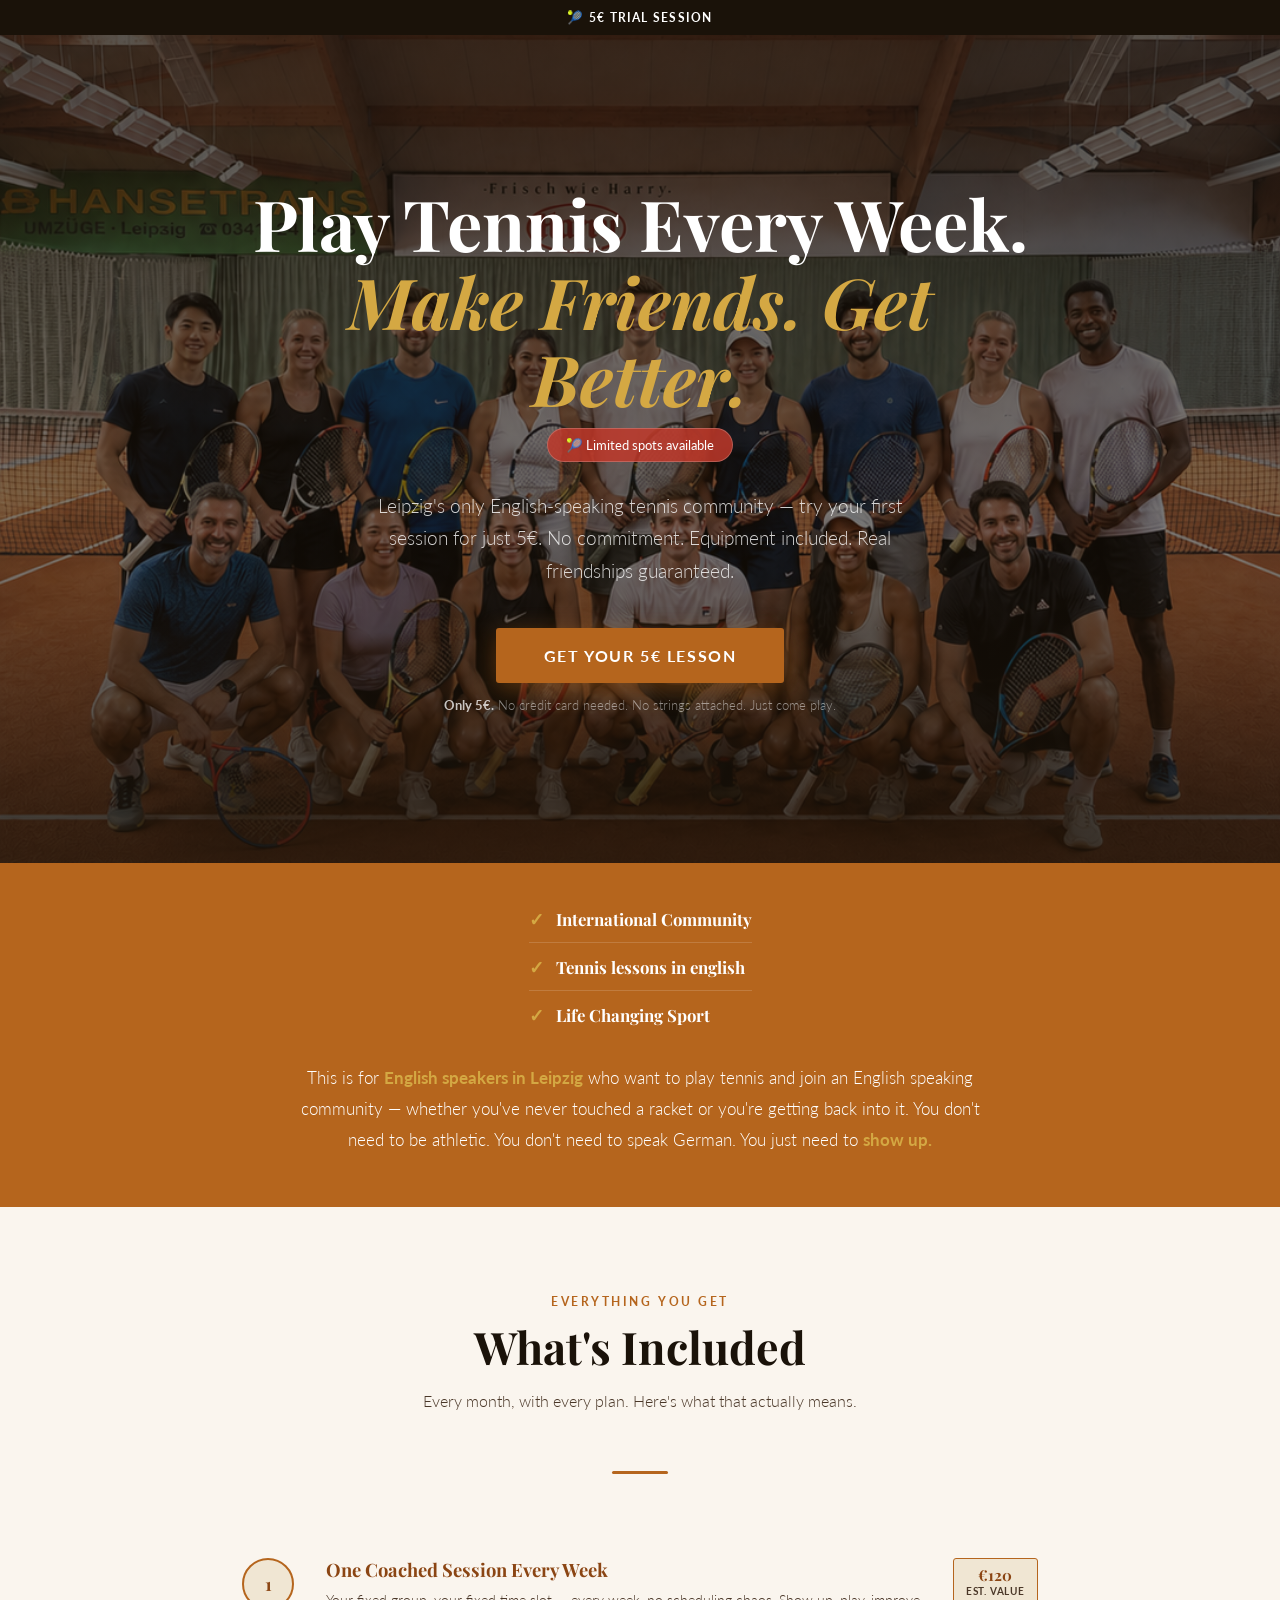
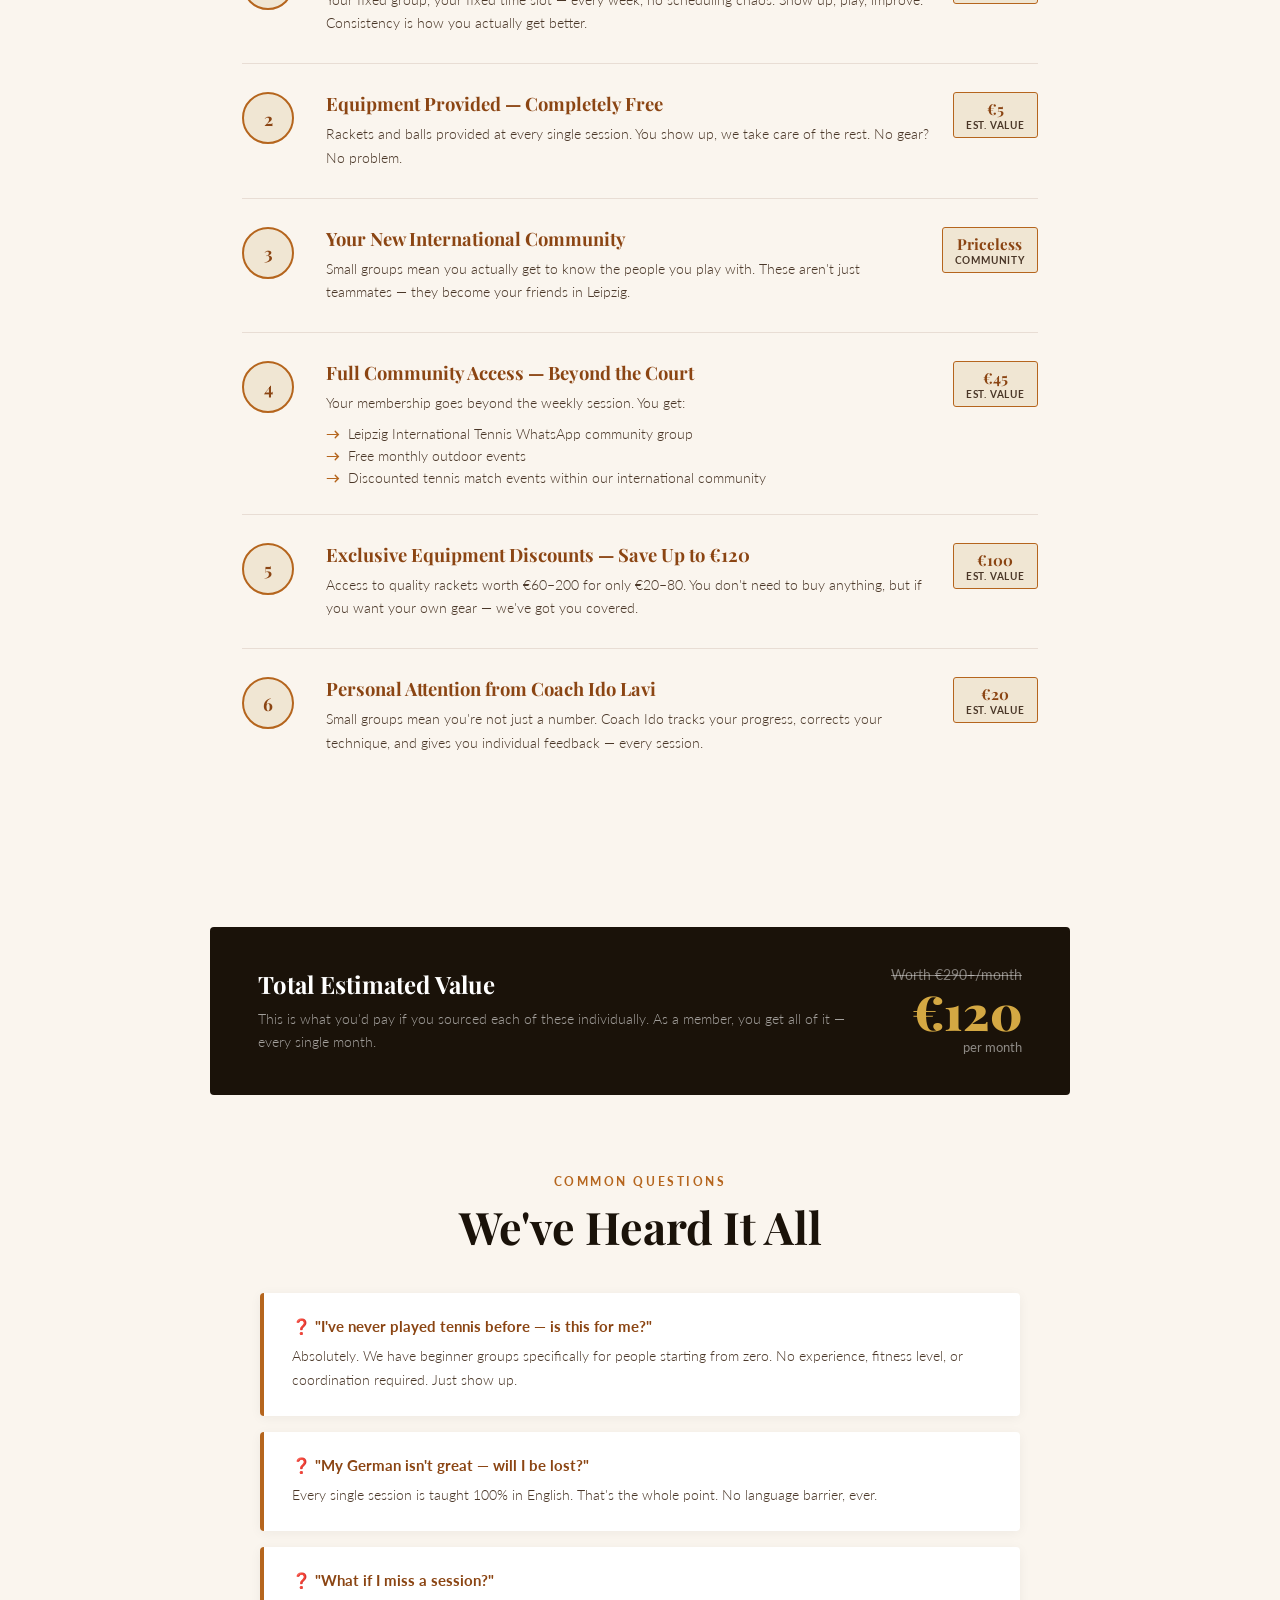
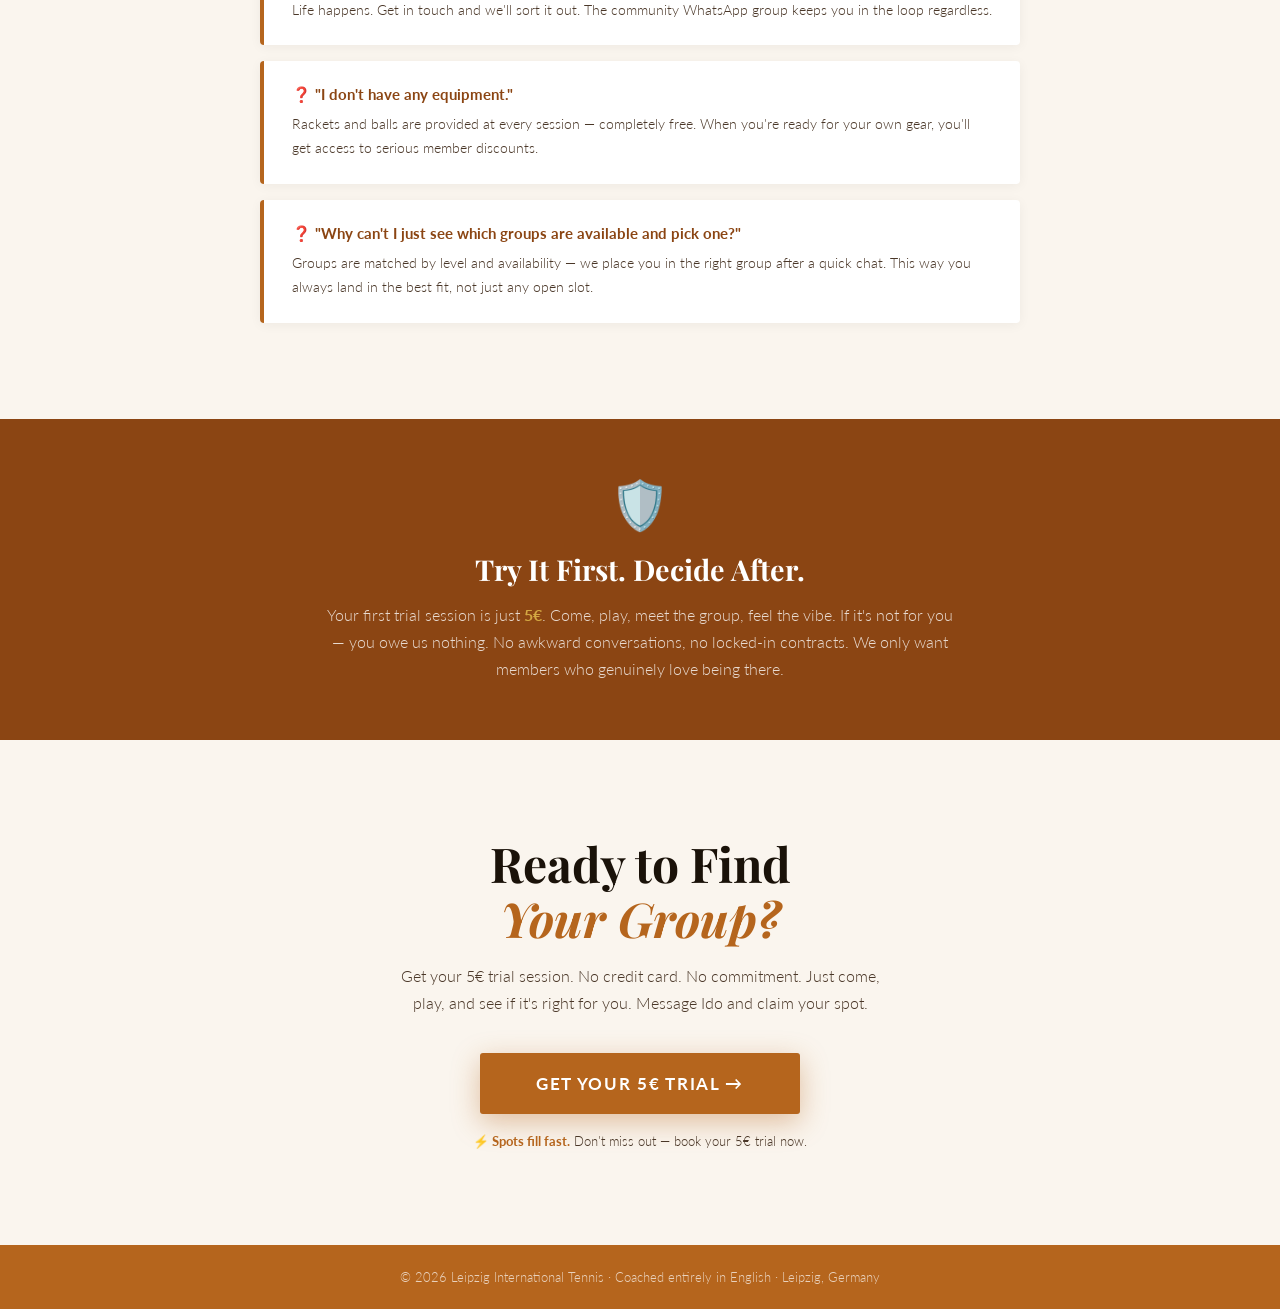
==== commit d31da9fb: "Add files via upload" ====
--- a/index.html
+++ b/index.html
@@ -413,31 +413,6 @@
     </div>
   </section>
 
-  <!-- ══ PHOTO GALLERY ══ -->
-  <section class="gallery-section">
-    <div class="gallery-container">
-      <div class="section-label">Our Community</div>
-      <h2 class="section-title">A Peek Inside</h2>
-      <p class="section-sub">Real players, real friendships, real fun.</p>
-      <div class="section-divider"></div>
-
-      <div class="gallery-grid">
-        <div class="gallery-item gallery-item-1">
-          <img src="./picnic_1.jpg" alt="Group event at our community picnic" />
-        </div>
-        <div class="gallery-item gallery-item-2">
-          <img src="./picnic_2.jpg" alt="Picnic setup with refreshments and equipment" />
-        </div>
-        <div class="gallery-item gallery-item-3">
-          <img src="./picnic_3.jpg" alt="Community vibes and friendships" />
-        </div>
-        <div class="gallery-item gallery-item-4">
-          <img src="./picnic_4.jpg" alt="One-on-one coaching session" />
-        </div>
-      </div>
-    </div>
-  </section>
-
   <!-- TOTAL VALUE BOX -->
   <div class="total-box">
     <div class="total-left">
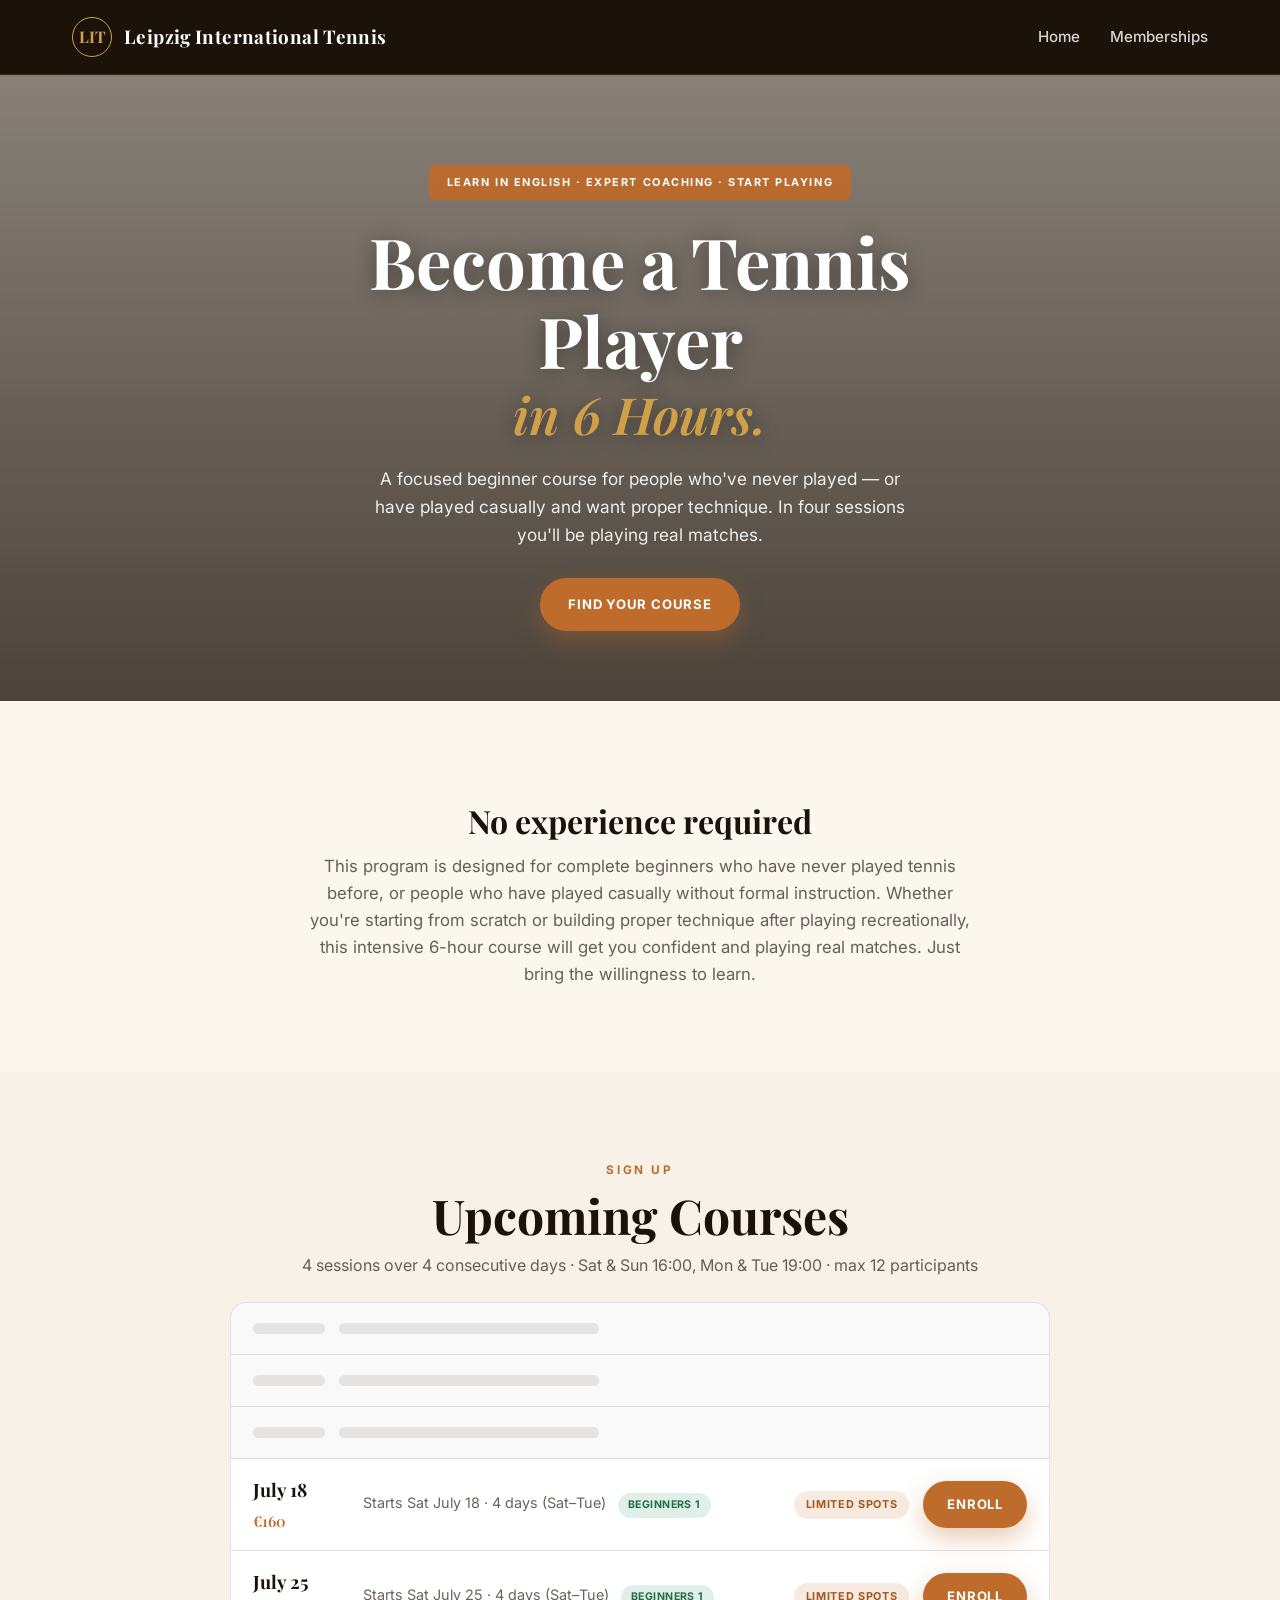
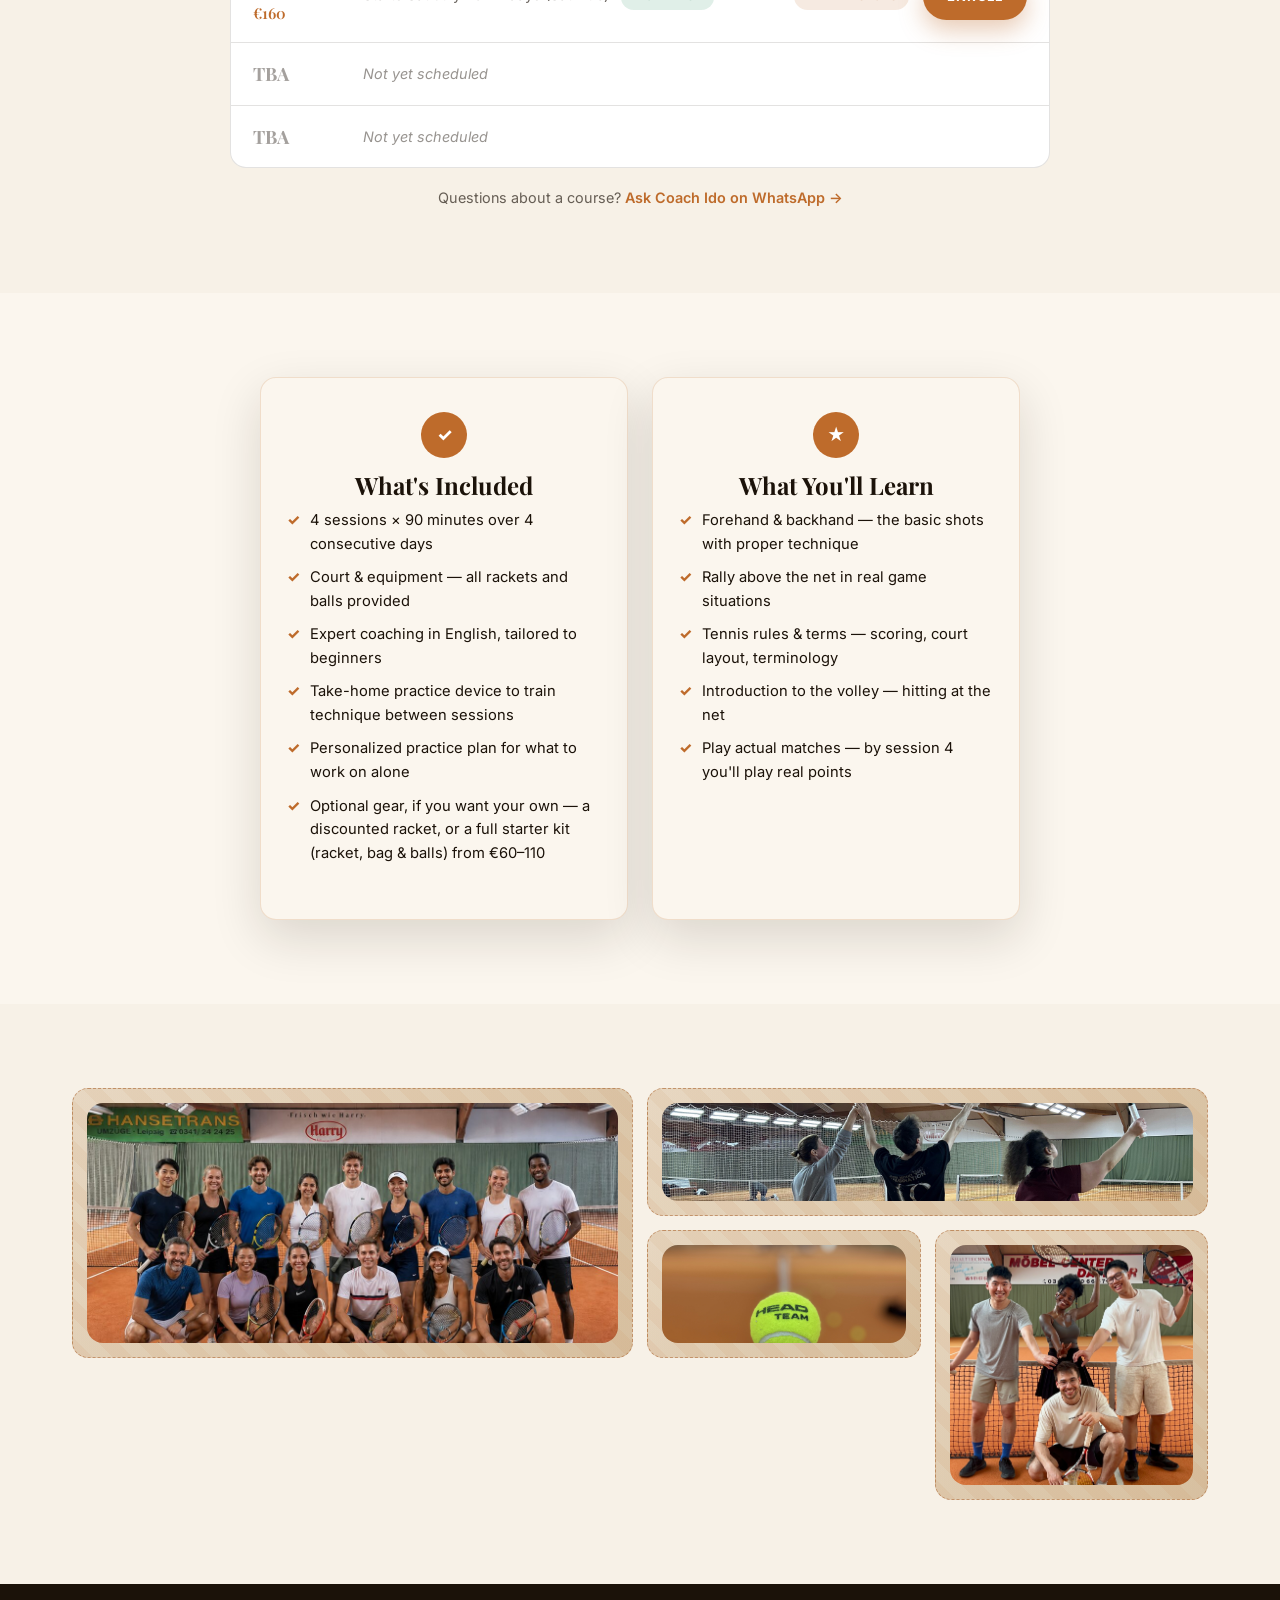
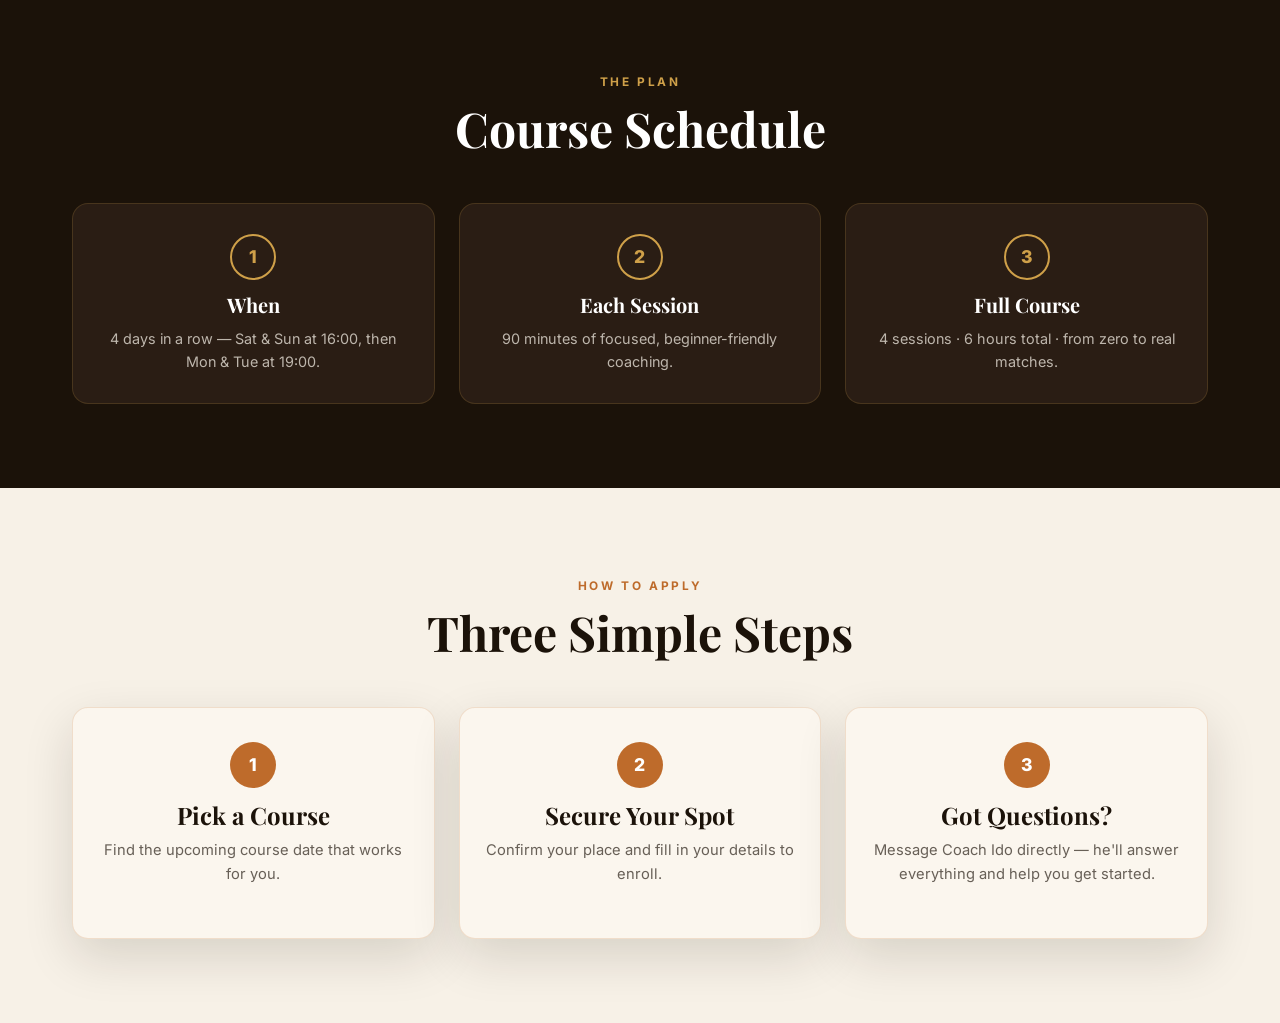
==== commit 181bcd93: "Add files via upload" ====
--- a/index.html
+++ b/index.html
@@ -1,506 +1,136 @@
 <!DOCTYPE html>
 <html lang="en">
 <head>
-  <meta charset="UTF-8"/>
-  <meta name="viewport" content="width=device-width, initial-scale=1.0"/>
-  <title>Group Sessions – Leipzig International Tennis</title>
-  <link href="https://fonts.googleapis.com/css2?family=Playfair+Display:ital,wght@0,400;0,700;0,900;1,400&family=Lato:wght@300;400;700;900&display=swap" rel="stylesheet"/>
-  <style>
-    :root {
-      --clay:       #b5651d;
-      --clay-light: #c97d3a;
-      --clay-dark:  #8b4513;
-      --sand:       #f0e6d3;
-      --sand-light: #faf5ee;
-      --dark:       #1a1209;
-      --mid:        #4a3728;
-      --white:      #ffffff;
-      --accent:     #d4a843;
-    }
-
-    * { margin: 0; padding: 0; box-sizing: border-box; }
-    html { scroll-behavior: smooth; }
-    body { font-family: 'Lato', sans-serif; background: var(--sand-light); color: var(--dark); overflow-x: hidden; }
-
-    /* ══ TOP BAR ══ */
-    .top-bar {
-      background: var(--dark);
-      color: var(--white);
-      text-align: center;
-      padding: 10px 20px;
-      font-size: 0.78rem;
-      font-weight: 700;
-      letter-spacing: 0.1em;
-      text-transform: uppercase;
-      position: sticky;
-      top: 0;
-      z-index: 200;
-    }
-    .top-bar span { color: var(--accent); }
-
-    /* ══ HERO ══ */
-    .hero {
-      min-height: 92vh;
-      background:
-        linear-gradient(to bottom, rgba(26,18,9,0.72) 0%, rgba(26,18,9,0.55) 60%, rgba(26,18,9,0.85) 100%),
-        url('./hero-image.png') center/cover no-repeat;
-      display: flex;
-      align-items: center;
-      justify-content: center;
-      text-align: center;
-      padding: 80px 32px;
-    }
-    .hero-inner { max-width: 780px; }
-
-    .hero-eyebrow {
-      display: inline-block;
-      background: var(--clay);
-      color: var(--white);
-      font-size: 0.72rem;
-      font-weight: 700;
-      letter-spacing: 0.22em;
-      text-transform: uppercase;
-      padding: 6px 18px;
-      border-radius: 2px;
-      margin-bottom: 24px;
-      animation: fadeDown 0.6s ease both;
-    }
-
-    .hero-alerts {
-      display: flex;
-      gap: 12px;
-      justify-content: center;
-      flex-wrap: wrap;
-      margin-bottom: 28px;
-      animation: fadeDown 0.6s 0.08s ease both;
-    }
-    .hero-alert {
-      display: inline-flex;
-      align-items: center;
-      gap: 6px;
-      padding: 8px 18px;
-      border-radius: 40px;
-      font-size: 0.83rem;
-      font-weight: 400;
-      backdrop-filter: blur(6px);
-    }
-    .hero-alert strong { font-weight: 900; }
-    .hero-alert.scarcity { background: rgba(192,57,43,0.85); color: #fff; border: 1px solid rgba(255,255,255,0.2); }
-    .hero-alert.urgency  { background: rgba(212,168,67,0.15); color: var(--accent); border: 1px solid rgba(212,168,67,0.5); }
-
-    .hero h1 {
-      font-family: 'Playfair Display', serif;
-      font-size: clamp(2.6rem, 6vw, 4.4rem);
-      color: var(--white);
-      line-height: 1.1;
-      margin-bottom: 10px;
-      animation: fadeDown 0.6s 0.1s ease both;
-    }
-    .hero h1 em { font-style: italic; color: var(--accent); }
-
-    .hero-sub {
-      font-size: clamp(1rem, 2vw, 1.2rem);
-      color: rgba(255,255,255,0.8);
-      font-weight: 300;
-      line-height: 1.7;
-      margin-bottom: 40px;
-      max-width: 580px;
-      margin-left: auto;
-      margin-right: auto;
-      animation: fadeDown 0.6s 0.2s ease both;
-    }
-
-    .hero-cta-group {
-      display: flex;
-      flex-direction: column;
-      align-items: center;
-      gap: 14px;
-      animation: fadeDown 0.6s 0.3s ease both;
-    }
-
-    .btn-primary {
-      display: inline-block;
-      background: var(--clay);
-      color: var(--white);
-      padding: 18px 48px;
-      border-radius: 3px;
-      font-size: 1rem;
-      font-weight: 700;
-      letter-spacing: 0.1em;
-      text-transform: uppercase;
-      text-decoration: none;
-      transition: background 0.2s, transform 0.2s;
-      box-shadow: 0 6px 24px rgba(181,101,29,0.45);
-    }
-    .btn-primary:hover { background: var(--clay-dark); transform: translateY(-2px); }
-
-    .hero-note { font-size: 0.8rem; color: rgba(255,255,255,0.5); font-weight: 300; }
-    .hero-note span { color: rgba(255,255,255,0.75); font-weight: 700; }
-
-    /* ══ WHO IT'S FOR ══ */
-    .who-section { background: var(--clay); padding: 32px 32px 52px 32px; text-align: center; }
-    .who-section p { max-width: 700px; margin: 0 auto; color: var(--white); font-size: 1.08rem; line-height: 1.8; font-weight: 300; }
-    .who-section p strong { font-weight: 700; color: var(--accent); }
-
-    /* ══ VALUE STACK ══ */
-    .value-section { padding: 88px 32px; max-width: 860px; margin: 0 auto; }
-
-    .section-label { font-size: 0.72rem; letter-spacing: 0.22em; text-transform: uppercase; color: var(--clay); font-weight: 700; text-align: center; margin-bottom: 12px; }
-    .section-title { font-family: 'Playfair Display', serif; font-size: clamp(1.9rem, 3.5vw, 2.8rem); color: var(--dark); text-align: center; margin-bottom: 14px; line-height: 1.2; }
-    .section-sub { text-align: center; color: var(--mid); font-weight: 300; font-size: 0.98rem; margin-bottom: 56px; line-height: 1.7; }
-    .section-divider { width: 56px; height: 3px; background: var(--clay); margin: 0 auto 56px; border-radius: 2px; }
-
-    .value-list { display: flex; flex-direction: column; gap: 0; }
-
-    .value-item {
-      display: grid;
-      grid-template-columns: 64px 1fr auto;
-      align-items: start;
-      gap: 20px;
-      padding: 28px 0;
-      border-bottom: 1px solid #e8ddd4;
-      opacity: 0;
-      transform: translateX(-20px);
-      transition: opacity 0.5s ease, transform 0.5s ease;
-    }
-    .value-item.visible { opacity: 1; transform: translateX(0); }
-    .value-item:last-child { border-bottom: none; }
-
-    .value-num {
-      width: 52px; height: 52px;
-      background: var(--sand);
-      border: 2px solid var(--clay);
-      border-radius: 50%;
-      display: flex; align-items: center; justify-content: center;
-      font-family: 'Playfair Display', serif;
-      font-size: 1.1rem; color: var(--clay-dark); font-weight: 700; flex-shrink: 0;
-    }
-    .value-body h4 { font-family: 'Playfair Display', serif; font-size: 1.15rem; color: var(--clay-dark); margin-bottom: 6px; line-height: 1.3; }
-    .value-body p { font-size: 0.9rem; color: var(--mid); font-weight: 300; line-height: 1.65; }
-    .value-body .sub-bullets { list-style: none; margin-top: 10px; display: flex; flex-direction: column; gap: 5px; }
-    .value-body .sub-bullets li { font-size: 0.88rem; color: var(--mid); font-weight: 300; display: flex; align-items: center; gap: 8px; }
-    .value-body .sub-bullets li::before { content: '→'; color: var(--clay); font-weight: 700; flex-shrink: 0; }
-
-    .value-badge { flex-shrink: 0; background: var(--sand); border: 1px solid var(--clay); border-radius: 3px; padding: 6px 12px; text-align: center; }
-    .badge-value { font-family: 'Playfair Display', serif; font-size: 0.95rem; color: var(--clay-dark); font-weight: 700; white-space: nowrap; }
-    .badge-label { font-size: 0.65rem; color: var(--mid); text-transform: uppercase; letter-spacing: 0.08em; font-weight: 700; }
-
-    /* ══ TOTAL VALUE BOX ══ */
-    .total-box {
-      background: var(--dark); border-radius: 4px; padding: 40px 48px;
-      margin: 56px 32px 0; max-width: 860px; margin-left: auto; margin-right: auto;
-      display: grid; grid-template-columns: 1fr auto; align-items: center; gap: 32px;
-    }
-    @media (max-width: 600px) { .total-box { grid-template-columns: 1fr; text-align: center; } }
-    .total-left h3 { font-family: 'Playfair Display', serif; font-size: 1.5rem; color: var(--white); margin-bottom: 8px; }
-    .total-left p { font-size: 0.88rem; color: rgba(255,255,255,0.6); font-weight: 300; line-height: 1.6; }
-    .total-right { text-align: right; }
-    .total-was { font-size: 0.85rem; color: rgba(255,255,255,0.45); text-decoration: line-through; margin-bottom: 4px; }
-    .total-price { font-family: 'Playfair Display', serif; font-size: 3rem; color: var(--accent); font-weight: 900; line-height: 1; }
-    .total-period { font-size: 0.82rem; color: rgba(255,255,255,0.5); margin-top: 4px; }
-
-    /* ══ OBJECTIONS ══ */
-    .objections-section { padding: 80px 32px; background: var(--sand-light); }
-    .objections-inner { max-width: 760px; margin: 0 auto; }
-    .objection-item { background: var(--white); border-radius: 4px; padding: 24px 28px; margin-bottom: 16px; border-left: 4px solid var(--clay); box-shadow: 0 2px 12px rgba(0,0,0,0.05); }
-    .objection-q { font-weight: 700; color: var(--clay-dark); font-size: 0.95rem; margin-bottom: 8px; }
-    .objection-a { font-size: 0.9rem; color: var(--mid); font-weight: 300; line-height: 1.65; }
-
-    /* ══ RISK ══ */
-    .risk-section { background: var(--clay-dark); padding: 56px 32px; text-align: center; }
-    .risk-inner { max-width: 640px; margin: 0 auto; }
-    .risk-icon { font-size: 3rem; margin-bottom: 16px; }
-    .risk-section h3 { font-family: 'Playfair Display', serif; font-size: 1.8rem; color: var(--white); margin-bottom: 14px; }
-    .risk-section p { color: rgba(255,255,255,0.8); font-weight: 300; font-size: 0.98rem; line-height: 1.75; }
-    .risk-section p strong { color: var(--accent); font-weight: 700; }
-
-    /* ══ FINAL CTA ══ */
-    .final-cta { padding: 96px 32px; text-align: center; background: var(--sand-light); }
-    .final-cta h2 { font-family: 'Playfair Display', serif; font-size: clamp(2rem, 4vw, 3rem); color: var(--dark); margin-bottom: 16px; line-height: 1.15; }
-    .final-cta h2 em { color: var(--clay); font-style: italic; }
-    .final-cta p { color: var(--mid); font-weight: 300; font-size: 1rem; margin-bottom: 36px; line-height: 1.7; max-width: 500px; margin-left: auto; margin-right: auto; }
-    .btn-big { display: inline-block; background: var(--clay); color: var(--white); padding: 20px 56px; border-radius: 3px; font-size: 1.05rem; font-weight: 700; letter-spacing: 0.1em; text-transform: uppercase; text-decoration: none; transition: background 0.2s, transform 0.2s; box-shadow: 0 8px 28px rgba(181,101,29,0.38); margin-bottom: 16px; }
-    .btn-big:hover { background: var(--clay-dark); transform: translateY(-3px); }
-    .final-reassurance { font-size: 0.8rem; color: var(--mid); font-weight: 300; }
-    .final-reassurance span { color: var(--clay); font-weight: 700; }
-
-    /* ══ FOOTER ══ */
-    footer { background: var(--clay); color: rgba(255,255,255,0.7); text-align: center; padding: 24px; font-size: 0.8rem; font-weight: 300; }
-
-    .who-section .who-benefits { list-style: none; margin: 0 auto 24px; width: fit-content; display: flex; flex-direction: column; gap: 0; }
-    .who-section .who-benefits li { font-family: 'Playfair Display', serif; font-size: 1.05rem; color: var(--white); font-weight: 700; display: flex; align-items: center; gap: 12px; padding: 12px 0; border-bottom: 1px solid rgba(255,255,255,0.15); }
-    .who-section .who-benefits li::before { content: '✓'; color: var(--accent); font-weight: 900; font-size: 1.1rem; flex-shrink: 0; }
-    .who-section .who-benefits li:last-child { border-bottom: none; }
-
-    /* ══ MOBILE OPTIMIZATIONS ══ */
-    @media (max-width: 768px) {
-      .value-item {
-        grid-template-columns: 50px 1fr;
-        gap: 15px;
-        padding: 24px 0;
-      }
-      .value-num {
-        width: 48px;
-        height: 48px;
-        font-size: 1rem;
-      }
-      .value-body h4 {
-        font-size: 1.05rem;
-      }
-      .value-body p {
-        font-size: 0.95rem;
-      }
-      .value-body .sub-bullets li {
-        font-size: 0.92rem;
-      }
-    }
-
-    /* ══ GALLERY ══ */
-    .gallery-section { padding: 88px 32px; background: var(--sand-light); }
-    .gallery-container { max-width: 1000px; margin: 0 auto; }
-
-    .gallery-grid {
-      display: grid;
-      grid-template-columns: repeat(3, 1fr);
-      gap: 16px;
-      margin-top: 48px;
-    }
-
-    .gallery-item {
-      border-radius: 8px;
-      overflow: hidden;
-      box-shadow: 0 4px 16px rgba(0,0,0,0.08);
-      transition: transform 0.3s ease, box-shadow 0.3s ease;
-      opacity: 0;
-      animation: fadeUp 0.6s ease forwards;
-    }
-    .gallery-item:nth-child(1) { animation-delay: 0.1s; }
-    .gallery-item:nth-child(2) { animation-delay: 0.2s; }
-    .gallery-item:nth-child(3) { animation-delay: 0.3s; }
-    .gallery-item:nth-child(4) { animation-delay: 0.4s; }
-
-    .gallery-item:hover { transform: translateY(-8px); box-shadow: 0 8px 24px rgba(0,0,0,0.12); }
-
-    .gallery-item img { width: 100%; height: 100%; object-fit: cover; display: block; }
-
-    .gallery-item-1, .gallery-item-2 { grid-column: span 1; aspect-ratio: 16/9; }
-    .gallery-item-3, .gallery-item-4 { grid-column: span 1; aspect-ratio: 9/16; }
-
-    @media (max-width: 768px) {
-      .gallery-grid {
-        grid-template-columns: repeat(2, 1fr);
-        gap: 12px;
-      }
-      .gallery-item-1, .gallery-item-2, .gallery-item-3, .gallery-item-4 {
-        grid-column: span 1;
-        aspect-ratio: 1;
-      }
-    }
-
-    /* ══ ANIMATIONS ══ */
-    @keyframes fadeDown { from { opacity: 0; transform: translateY(-16px); } to { opacity: 1; transform: translateY(0); } }
-    @keyframes fadeUp { from { opacity: 0; transform: translateY(16px); } to { opacity: 1; transform: translateY(0); } }
-  </style>
+<meta charset="UTF-8" />
+<meta name="viewport" content="width=device-width, initial-scale=1.0" />
+<title>Tennis Kickstart — Learn Tennis in 6 Hours | Leipzig International Tennis</title>
+<meta name="description" content="Tennis Kickstart in Leipzig: become a tennis player in 6 hours. A beginner course of 4 × 90-minute sessions over 4 days in English — court, equipment, and a practice plan included." />
+<meta property="og:title" content="Tennis Kickstart — Learn Tennis in 6 Hours" />
+<meta property="og:description" content="Beginner tennis course in English — 4 sessions over 4 days, equipment included, play real matches by session 4." />
+<meta property="og:type" content="website" />
+<link rel="preconnect" href="https://fonts.googleapis.com"><link rel="preconnect" href="https://fonts.gstatic.com" crossorigin>
+<link href="https://fonts.googleapis.com/css2?family=Playfair+Display:ital,wght@0,500;0,600;0,700;0,800;1,500;1,600&family=Inter:wght@300;400;500;600;700;800&display=swap" rel="stylesheet">
+<link rel="canonical" href="https://www.leipziginternationaltennis.com/kickstart.html" />
+<link rel="stylesheet" href="styles.css">
 </head>
 <body>
 
-  <!-- TOP BAR -->
-  <div class="top-bar">
-    🎾 5€ TRIAL SESSION
+<header class="nav">
+  <div class="wrap nav-inner">
+    <a href="index.html" class="brand"><span class="logo">LIT</span><b>Leipzig International Tennis</b></a>
+    <nav class="nav-links" id="navLinks">
+      <a href="https://www.leipziginternationaltennis.com/">Home</a>
+      <a href="https://www.leipziginternationaltennis.com/memberships">Memberships</a>
+    </nav>
+    <button class="nav-toggle" id="navToggle" aria-label="Menu">☰</button>
   </div>
+</header>
 
-  <!-- ══ HERO ══ -->
-  <section class="hero">
-    <div class="hero-inner">
-      <h1>Play Tennis Every Week.<br><em>Make Friends. Get Better.</em></h1>
+<section class="hero" style="min-height:66vh;background:linear-gradient(180deg,rgba(27,18,9,.5),rgba(27,18,9,.78)),url('https://images.pexels.com/photos/32289800/pexels-photo-32289800.jpeg?auto=compress&cs=tinysrgb&w=1920');background-size:cover;background-position:center">
+  <div class="hero-inner" style="padding:90px 22px 70px">
+    <span class="badge">Learn in English · Expert coaching · Start playing</span>
+    <h1>Become a Tennis Player<span class="script">in 6 Hours.</span></h1>
+    <p class="lead">A focused beginner course for people who've never played — or have played casually and want proper technique. In four sessions you'll be playing real matches.</p>
+    <a href="#enroll" class="btn btn-primary">Find Your Course</a>
+  </div>
+</section>
 
-      <div class="hero-alerts">
-        <div class="hero-alert scarcity">🎾 Limited spots available</div>
+<section class="section intro">
+  <div class="wrap">
+    <h2>No experience required</h2>
+    <p>This program is designed for complete beginners who have never played tennis before, or people who have played casually without formal instruction. Whether you're starting from scratch or building proper technique after playing recreationally, this intensive 6-hour course will get you confident and playing real matches. Just bring the willingness to learn.</p>
+  </div>
+</section>
+
+<section class="section" id="enroll">
+  <div class="wrap">
+    <div class="section-head" style="margin-bottom:24px"><span class="eyebrow">Sign up</span><h2>Upcoming Courses</h2><p style="color:var(--muted-light);margin-top:10px">4 sessions over 4 consecutive days · Sat &amp; Sun 16:00, Mon &amp; Tue 19:00 · max 12 participants</p></div>
+    <div class="course-list">
+      <div class="course-row past"><span class="ghost gd"></span><span class="ghost gi"></span></div>
+      <div class="course-row past"><span class="ghost gd"></span><span class="ghost gi"></span></div>
+      <div class="course-row past"><span class="ghost gd"></span><span class="ghost gi"></span></div>
+      <div class="course-row open">
+        <span class="c-date">July 18<br><small style="font-size:.95rem;font-weight:600;color:var(--orange)">€160</small></span>
+        <span class="c-info">Starts Sat July 18 · 4 days (Sat–Tue) <span class="lvl-badge">Beginners 1</span></span>
+        <span class="spots">Limited spots</span>
+        <a href="https://wa.me/4915223182062?text=Hey%21%20I%27d%20like%20to%20sign%20up%20to%20the%20Kickstart%20program%20on%20July%2018%2C%20how%20can%20I%20complete%20the%20registration%3F" class="btn btn-primary" target="_blank" rel="noopener">Enroll</a>
       </div>
+      <div class="course-row open">
+        <span class="c-date">July 25<br><small style="font-size:.95rem;font-weight:600;color:var(--orange)">€160</small></span>
+        <span class="c-info">Starts Sat July 25 · 4 days (Sat–Tue) <span class="lvl-badge">Beginners 1</span></span>
+        <span class="spots">Limited spots</span>
+        <a href="https://wa.me/4915223182062?text=Hey%21%20I%27d%20like%20to%20sign%20up%20to%20the%20Kickstart%20program%20on%20July%2025%2C%20how%20can%20I%20complete%20the%20registration%3F" class="btn btn-primary" target="_blank" rel="noopener">Enroll</a>
+      </div>
+      <div class="course-row tba"><span class="c-date">TBA</span><span class="c-info">Not yet scheduled</span></div>
+      <div class="course-row tba"><span class="c-date">TBA</span><span class="c-info">Not yet scheduled</span></div>
+    </div>
+    <p class="center" style="margin-top:18px;color:var(--muted-light);font-size:.9rem">Questions about a course? <a href="https://wa.me/4915223182062?text=Hi%21%20I%20have%20a%20few%20questions%20regarding%20the%20Tennis%20Kickstart%20course%21" style="color:var(--orange);font-weight:600" target="_blank" rel="noopener">Ask Coach Ido on WhatsApp →</a></p>
+  </div>
+</section>
 
-      <p class="hero-sub">
-        Leipzig's only English-speaking tennis community — try your first session for just 5€. No commitment. Equipment included. Real friendships guaranteed.
-      </p>
-
-      <div class="hero-cta-group">
-        <a href="https://wa.me/4915223182062?text=Hey!%20:)%20I%27d%20like%20to%20book%20the%205%E2%82%AC%20trial%20lesson" class="btn-primary">GET YOUR 5€ LESSON</a>
-        <span class="hero-note"><span>Only 5€.</span> No credit card needed. No strings attached. Just come play.</span>
+<section class="section" style="background:var(--cream-2)">
+  <div class="wrap">
+    <div class="cards two">
+      <div class="card">
+        <div class="pill-num">✓</div>
+        <h3>What's Included</h3>
+        <ul class="feat">
+          <li>4 sessions × 90 minutes over 4 consecutive days</li>
+          <li>Court &amp; equipment — all rackets and balls provided</li>
+          <li>Expert coaching in English, tailored to beginners</li>
+          <li>Take-home practice device to train technique between sessions</li>
+          <li>Personalized practice plan for what to work on alone</li>
+          <li>Optional gear, if you want your own — a discounted racket, or a full starter kit (racket, bag &amp; balls) from €60–110</li>
+        </ul>
+      </div>
+      <div class="card">
+        <div class="pill-num">★</div>
+        <h3>What You'll Learn</h3>
+        <ul class="feat">
+          <li>Forehand &amp; backhand — the basic shots with proper technique</li>
+          <li>Rally above the net in real game situations</li>
+          <li>Tennis rules &amp; terms — scoring, court layout, terminology</li>
+          <li>Introduction to the volley — hitting at the net</li>
+          <li>Play actual matches — by session 4 you'll play real points</li>
+        </ul>
       </div>
     </div>
-  </section>
+  </div>
+</section>
 
-  <!-- ══ WHO IT'S FOR ══ -->
-  <div class="who-section">
-    <ul class="who-benefits">
-      <li>International Community</li>
-      <li>Tennis lessons in english</li>
-      <li>Life Changing Sport</li>
-    </ul>
-    <p>
-      This is for <strong>English speakers in Leipzig</strong> who want to play tennis and join an English speaking community — whether you've never touched a racket or you're getting back into it.
-      You don't need to be athletic. You don't need to speak German. You just need to <strong>show up.</strong>
-    </p>
-  </div>
-
-  <!-- ══ VALUE STACK ══ -->
-  <section class="value-section">
-    <div class="section-label">Everything You Get</div>
-    <h2 class="section-title">What's Included</h2>
-    <p class="section-sub">Every month, with every plan. Here's what that actually means.</p>
-    <div class="section-divider"></div>
-
-    <div class="value-list">
-
-      <div class="value-item">
-        <div class="value-num">1</div>
-        <div class="value-body">
-          <h4>One Coached Session Every Week</h4>
-          <p>Your fixed group, your fixed time slot — every week, no scheduling chaos. Show up, play, improve. Consistency is how you actually get better.</p>
-        </div>
-        <div class="value-badge"><div class="badge-value">€120</div><div class="badge-label">est. value</div></div>
-      </div>
-
-      <div class="value-item">
-        <div class="value-num">2</div>
-        <div class="value-body">
-          <h4>Equipment Provided — Completely Free</h4>
-          <p>Rackets and balls provided at every single session. You show up, we take care of the rest. No gear? No problem.</p>
-        </div>
-        <div class="value-badge"><div class="badge-value">€5</div><div class="badge-label">est. value</div></div>
-      </div>
-
-      <div class="value-item">
-        <div class="value-num">3</div>
-        <div class="value-body">
-          <h4>Your New International Community</h4>
-          <p>Small groups mean you actually get to know the people you play with. These aren't just teammates — they become your friends in Leipzig.</p>
-        </div>
-        <div class="value-badge"><div class="badge-value">Priceless</div><div class="badge-label">community</div></div>
-      </div>
-
-      <div class="value-item">
-        <div class="value-num">4</div>
-        <div class="value-body">
-          <h4>Full Community Access — Beyond the Court</h4>
-          <p>Your membership goes beyond the weekly session. You get:</p>
-          <ul class="sub-bullets">
-            <li>Leipzig International Tennis WhatsApp community group</li>
-            <li>Free monthly outdoor events</li>
-            <li>Discounted tennis match events within our international community</li>
-          </ul>
-        </div>
-        <div class="value-badge"><div class="badge-value">€45</div><div class="badge-label">est. value</div></div>
-      </div>
-
-      <div class="value-item">
-        <div class="value-num">5</div>
-        <div class="value-body">
-          <h4>Exclusive Equipment Discounts — Save Up to €120</h4>
-          <p>Access to quality rackets worth €60–200 for only €20–80. You don't need to buy anything, but if you want your own gear — we've got you covered.</p>
-        </div>
-        <div class="value-badge"><div class="badge-value">€100</div><div class="badge-label">est. value</div></div>
-      </div>
-
-      <div class="value-item">
-        <div class="value-num">6</div>
-        <div class="value-body">
-          <h4>Personal Attention from Coach Ido Lavi</h4>
-          <p>Small groups mean you're not just a number. Coach Ido tracks your progress, corrects your technique, and gives you individual feedback — every session.</p>
-        </div>
-        <div class="value-badge"><div class="badge-value">€20</div><div class="badge-label">est. value</div></div>
-      </div>
-
-    </div>
-  </section>
-
-  <!-- TOTAL VALUE BOX -->
-  <div class="total-box">
-    <div class="total-left">
-      <h3>Total Estimated Value</h3>
-      <p>This is what you'd pay if you sourced each of these individually. As a member, you get all of it — every single month.</p>
-    </div>
-    <div class="total-right">
-      <div class="total-was">Worth €290+/month</div>
-      <div class="total-price">€120</div>
-      <div class="total-period">per month</div>
+<section class="section">
+  <div class="wrap">
+    <div class="art-gallery">
+      <div class="ph"><img src="images/hero.jpg" alt="Tennis court hero" style="width:100%;height:100%;object-fit:cover;display:block"></div>
+      <div class="ph"><img src="images/kickstart-group.jpg" alt="Kickstart participants" style="width:100%;height:100%;object-fit:cover;display:block"></div>
+      <div class="ph"><img src="images/kickstart-team-large.jpg" alt="Kickstart group on court" style="width:100%;height:100%;object-fit:cover;display:block"></div>
+      <div class="ph" style="grid-row:span 2"><img src="images/IMG_6059.JPG" alt="Tennis session" style="width:100%;height:100%;object-fit:cover;object-position:center 57%;display:block"></div>
     </div>
   </div>
+</section>
 
-  <!-- ══ OBJECTIONS ══ -->
-  <section class="objections-section">
-    <div class="objections-inner">
-      <div class="section-label" style="text-align:center; margin-bottom:12px;">Common Questions</div>
-      <h2 class="section-title" style="margin-bottom:40px;">We've Heard It All</h2>
+<section class="section dark">
+  <div class="wrap">
+    <div class="section-head"><span class="eyebrow" style="color:var(--gold)">The plan</span><h2>Course Schedule</h2></div>
+    <div class="cards">
+      <div class="b-card"><div class="pill-num">1</div><h3>When</h3><p>4 days in a row — Sat &amp; Sun at 16:00, then Mon &amp; Tue at 19:00.</p></div>
+      <div class="b-card"><div class="pill-num">2</div><h3>Each Session</h3><p>90 minutes of focused, beginner-friendly coaching.</p></div>
+      <div class="b-card"><div class="pill-num">3</div><h3>Full Course</h3><p>4 sessions · 6 hours total · from zero to real matches.</p></div>
+    </div>
+  </div>
+</section>
 
-      <div class="objection-item">
-        <div class="objection-q">❓ "I've never played tennis before — is this for me?"</div>
-        <div class="objection-a">Absolutely. We have beginner groups specifically for people starting from zero. No experience, fitness level, or coordination required. Just show up.</div>
-      </div>
+<section class="section">
+  <div class="wrap">
+    <div class="section-head"><span class="eyebrow">How to apply</span><h2>Three Simple Steps</h2></div>
+    <div class="cards">
+      <div class="card"><div class="pill-num">1</div><h3>Pick a Course</h3><p class="desc">Find the upcoming course date that works for you.</p></div>
+      <div class="card"><div class="pill-num">2</div><h3>Secure Your Spot</h3><p class="desc">Confirm your place and fill in your details to enroll.</p></div>
+      <div class="card"><div class="pill-num">3</div><h3>Got Questions?</h3><p class="desc">Message Coach Ido directly — he'll answer everything and help you get started.</p></div>
+    </div>
+  </div>
+</section>
 
-      <div class="objection-item">
-        <div class="objection-q">❓ "My German isn't great — will I be lost?"</div>
-        <div class="objection-a">Every single session is taught 100% in English. That's the whole point. No language barrier, ever.</div>
-      </div>
-
-      <div class="objection-item">
-        <div class="objection-q">❓ "What if I miss a session?"</div>
-        <div class="objection-a">Life happens. Get in touch and we'll sort it out. The community WhatsApp group keeps you in the loop regardless.</div>
-      </div>
-
-      <div class="objection-item">
-        <div class="objection-q">❓ "I don't have any equipment."</div>
-        <div class="objection-a">Rackets and balls are provided at every session — completely free. When you're ready for your own gear, you'll get access to serious member discounts.</div>
-      </div>
-
-      <div class="objection-item">
-        <div class="objection-q">❓ "Why can't I just see which groups are available and pick one?"</div>
-        <div class="objection-a">Groups are matched by level and availability — we place you in the right group after a quick chat. This way you always land in the best fit, not just any open slot.</div>
-      </div>
-
-    </div>
-  </section>
-
-  <!-- ══ RISK REVERSAL ══ -->
-  <section class="risk-section">
-    <div class="risk-inner">
-      <div class="risk-icon">🛡️</div>
-      <h3>Try It First. Decide After.</h3>
-      <p>
-        Your first trial session is just <strong>5€</strong>. Come, play, meet the group, feel the vibe.
-        If it's not for you — you owe us nothing. No awkward conversations, no locked-in contracts.
-        We only want members who genuinely love being there.
-      </p>
-    </div>
-  </section>
-
-  <!-- ══ FINAL CTA ══ -->
-  <section class="final-cta">
-    <h2>Ready to Find<br><em>Your Group?</em></h2>
-    <p>Get your 5€ trial session. No credit card. No commitment. Just come, play, and see if it's right for you. Message Ido and claim your spot.</p>
-    <a href="https://wa.me/4915223182062?text=Hey!%20:)%20I%27d%20like%20to%20book%20the%205%E2%82%AC%20trial%20lesson" class="btn-big">Get Your 5€ Trial →</a>
-    <br/>
-    <span class="final-reassurance">
-      <span>⚡ Spots fill fast.</span> Don't miss out — book your 5€ trial now.
-    </span>
-  </section>
-
-  <!-- FOOTER -->
-  <footer>
-    © 2026 Leipzig International Tennis · Coached entirely in English · Leipzig, Germany
-  </footer>
-
-  <script>
-    const observer = new IntersectionObserver((entries) => {
-      entries.forEach((entry, i) => {
-        if (entry.isIntersecting) {
-          setTimeout(() => entry.target.classList.add('visible'), i * 80);
-          observer.unobserve(entry.target);
-        }
-      });
-    }, { threshold: 0.12 });
-
-    document.querySelectorAll('.value-item').forEach(el => observer.observe(el));
-  </script>
-
-</body>
-</html>+<footer>
+  <div class="wrap foot-grid">
+    <di
--- a/styles.css
+++ b/styles.css
@@ -0,0 +1,303 @@
+/* Leipzig International Tennis — shared design system */
+:root{
+  --espresso:#1B1209;
+  --espresso-2:#241913;
+  --espresso-card:#2A1D14;
+  --cream:#F7F1E7;
+  --cream-2:#FBF6EE;
+  --orange:#BE6B2B;
+  --orange-dark:#A4571F;
+  --gold:#CFA049;
+  --green:#3F9B73;
+  --lime:#CBEF45;
+  --wa:#25D366;
+  --ink:#1B1209;
+  --muted-dark:rgba(247,241,231,.72);
+  --muted-light:rgba(27,18,9,.66);
+  --line:rgba(190,107,43,.35);
+  --line-soft:rgba(27,18,9,.12);
+  --maxw:1180px;
+  --radius:16px;
+  --shadow:0 18px 50px rgba(27,18,9,.14);
+}
+*{box-sizing:border-box;margin:0;padding:0}
+html{scroll-behavior:smooth}
+body{font-family:'Inter',system-ui,sans-serif;color:var(--ink);background:var(--cream);line-height:1.6;-webkit-font-smoothing:antialiased}
+h1,h2,h3,h4{font-family:'Playfair Display',serif;line-height:1.12;font-weight:700}
+a{color:inherit;text-decoration:none}
+img{max-width:100%;display:block}
+.wrap{max-width:var(--maxw);margin:0 auto;padding:0 22px}
+.eyebrow{font-family:'Inter';font-weight:700;letter-spacing:.22em;text-transform:uppercase;font-size:.74rem;color:var(--orange)}
+.section{padding:84px 0}
+.center{text-align:center}
+
+/* Placeholders */
+.ph{position:relative;background:
+    repeating-linear-gradient(45deg,rgba(190,107,43,.10) 0 14px,rgba(190,107,43,.04) 14px 28px),
+    linear-gradient(135deg,#e9dcc8,#d8c3a4);
+  display:flex;align-items:center;justify-content:center;color:var(--orange-dark);font-weight:600;
+  font-size:.8rem;letter-spacing:.08em;text-transform:uppercase;border:1px dashed rgba(164,87,31,.5);
+  border-radius:12px;min-height:120px;text-align:center;padding:14px}
+.ph.dark{background:
+    repeating-linear-gradient(45deg,rgba(207,160,73,.10) 0 14px,rgba(207,160,73,.03) 14px 28px),
+    linear-gradient(135deg,#2c1f15,#221710);
+  color:var(--gold);border-color:rgba(207,160,73,.45)}
+
+/* Buttons */
+.btn{display:inline-flex;align-items:center;gap:.5em;font-weight:700;letter-spacing:.06em;text-transform:uppercase;
+  font-size:.82rem;padding:14px 26px;border-radius:50px;cursor:pointer;border:2px solid transparent;
+  transition:transform .15s ease,box-shadow .2s ease,background .2s,color .2s}
+.btn:hover{transform:translateY(-2px)}
+.btn-primary{background:var(--orange);color:#fff;box-shadow:0 10px 24px rgba(190,107,43,.35)}
+.btn-primary:hover{background:var(--orange-dark)}
+.btn-ghost{background:transparent;color:var(--orange);border-color:var(--orange)}
+.btn-ghost:hover{background:var(--orange);color:#fff}
+.btn-light{background:#fff;color:var(--ink)}
+.btn-wa{background:#fff;color:var(--wa);font-weight:800}
+.btn-lime{background:var(--lime);color:#1b1f08;font-weight:800}
+
+/* NAV */
+header.nav{position:sticky;top:0;z-index:60;background:var(--espresso);border-bottom:1px solid rgba(207,160,73,.18)}
+.nav-inner{display:flex;align-items:center;justify-content:space-between;height:74px}
+.brand{display:flex;align-items:center;gap:12px;color:#fff}
+.brand .logo{width:40px;height:40px;border:1.5px solid var(--gold);border-radius:50%;display:flex;align-items:center;
+  justify-content:center;color:var(--gold);font-family:'Playfair Display';font-weight:700}
+.brand b{font-family:'Playfair Display';font-weight:700;font-size:1.18rem;letter-spacing:.02em;color:#fff}
+.nav-links{display:flex;align-items:center;gap:30px}
+.nav-links a{color:rgba(255,255,255,.82);font-weight:500;font-size:.95rem}
+.nav-links a:hover{color:var(--orange)}
+.nav-cta{padding:10px 20px;font-size:.74rem}
+.nav-toggle{display:none;background:none;border:none;color:#fff;font-size:1.6rem;cursor:pointer}
+
+/* HERO */
+.hero{position:relative;color:#fff;min-height:88vh;display:flex;align-items:center;
+  background:linear-gradient(180deg,rgba(27,18,9,.55),rgba(27,18,9,.78)),
+  repeating-linear-gradient(45deg,#3a2817 0 30px,#33230f 30px 60px);text-align:center;overflow:hidden}
+.hero .ph-note{position:absolute;top:16px;left:50%;transform:translateX(-50%);background:rgba(0,0,0,.4);
+  color:var(--gold);font-size:.7rem;letter-spacing:.12em;text-transform:uppercase;padding:6px 14px;border-radius:30px;
+  border:1px dashed rgba(207,160,73,.5)}
+.hero-inner{max-width:760px;margin:0 auto;padding:120px 22px 90px}
+.badge{display:inline-block;background:rgba(190,107,43,.92);color:#fff;font-weight:700;letter-spacing:.14em;
+  text-transform:uppercase;font-size:.68rem;padding:9px 18px;border-radius:6px;margin-bottom:22px}
+.hero h1{font-size:clamp(2.6rem,6vw,4.4rem);text-shadow:0 2px 20px rgba(0,0,0,.4)}
+.hero .script{display:block;font-style:italic;color:var(--gold);font-weight:600;font-size:clamp(2rem,4.6vw,3.2rem);margin-top:6px}
+.hero p.lead{font-size:1.08rem;color:rgba(255,255,255,.9);max-width:560px;margin:22px auto 30px}
+.offer-card{background:rgba(27,18,9,.66);backdrop-filter:blur(6px);border:1px solid rgba(207,160,73,.35);
+  border-radius:14px;padding:24px;max-width:430px;margin:0 auto}
+.offer-card .tag{color:var(--gold);letter-spacing:.18em;font-size:.7rem;text-transform:uppercase;font-weight:700}
+.offer-card h3{font-size:1.7rem;margin:4px 0}
+.offer-card p{color:rgba(255,255,255,.8);font-size:.92rem;margin-bottom:16px}
+
+/* INTRO */
+.intro{background:var(--cream-2);text-align:center}
+.intro .link-more{color:var(--orange);font-weight:700;text-decoration:underline;text-underline-offset:4px}
+.intro h2{font-size:2rem;margin:18px 0 14px}
+.intro p{max-width:680px;margin:0 auto;color:var(--muted-light);font-size:1.05rem}
+
+.section-head{text-align:center;margin-bottom:48px}
+.section-head h2{font-size:clamp(2rem,4vw,3rem);margin-top:8px}
+.page-head{text-align:center;margin-bottom:30px}
+.page-head h1{font-size:clamp(2.2rem,5vw,3.2rem);margin:6px 0}
+.page-head p{color:var(--muted-light)}
+
+/* CARDS */
+.cards{display:grid;grid-template-columns:repeat(3,1fr);gap:24px;align-items:stretch}
+.cards.four{grid-template-columns:repeat(4,1fr)}
+.cards.two{grid-template-columns:repeat(2,1fr);max-width:760px;margin:0 auto}
+.card{background:var(--cream-2);border:1px solid rgba(190,107,43,.18);border-radius:var(--radius);padding:34px 26px;
+  display:flex;flex-direction:column;position:relative;box-shadow:var(--shadow)}
+.card.popular{border:2px solid var(--orange);transform:scale(1.02)}
+.pill-num{width:46px;height:46px;border-radius:50%;background:var(--orange);color:#fff;display:flex;align-items:center;
+  justify-content:center;font-weight:800;font-size:1.1rem;margin:0 auto 14px}
+.ribbon{position:absolute;top:-13px;left:50%;transform:translateX(-50%);background:var(--orange);color:#fff;
+  font-size:.66rem;font-weight:800;letter-spacing:.12em;text-transform:uppercase;padding:6px 16px;border-radius:6px}
+.card h3{text-align:center;font-size:1.5rem;margin-bottom:10px}
+.card .desc{text-align:center;color:var(--muted-light);font-size:.92rem;margin-bottom:18px}
+.feat{list-style:none;display:flex;flex-direction:column;gap:10px;margin-bottom:20px}
+.feat li{display:flex;gap:10px;font-size:.92rem;align-items:flex-start}
+.feat li::before{content:"✓";color:var(--orange);font-weight:800}
+.price{text-align:center;font-family:'Playfair Display';font-size:1.7rem;font-weight:700;margin:auto 0 6px}
+.price small{font-family:'Inter';font-size:.85rem;font-weight:500;color:var(--muted-light)}
+.card .btn{margin-top:14px;justify-content:center;width:100%}
+.trial-tag{text-align:center;background:var(--gold);color:#3a2606;font-weight:700;font-size:.72rem;letter-spacing:.08em;
+  text-transform:uppercase;padding:6px 10px;border-radius:6px;margin-bottom:8px}
+
+/* Become a member banner */
+.member-banner{background:var(--espresso);color:#fff;border-radius:20px;padding:44px 32px;text-align:center;margin-bottom:42px}
+.member-banner .eyebrow{display:inline-block;margin-bottom:8px;color:var(--gold)}
+.member-banner h2{color:#fff;font-size:clamp(1.9rem,4vw,2.7rem)}
+.member-banner .script{display:block;font-family:'Playfair Display';font-style:italic;color:var(--gold);font-weight:600;font-size:clamp(1.3rem,3vw,1.95rem);margin-top:4px}
+.member-banner p{color:var(--muted-dark);max-width:640px;margin:16px auto 0}
+.member-points{display:flex;flex-wrap:wrap;justify-content:center;gap:12px 28px;margin:22px 0 26px}
+.member-points span{display:flex;align-items:center;gap:8px;font-size:.95rem;color:#fff}
+.member-points span i{color:var(--gold);font-style:normal;font-weight:800}
+.member-banner .btns{display:flex;gap:12px;justify-content:center;flex-wrap:wrap}
+
+/* DARK */
+.dark{background:var(--espresso);color:#fff}
+.dark .section-head h2,.dark h2,.dark h3{color:#fff}
+.dark .muted{color:var(--muted-dark)}
+
+/* Zero 2 Hero */
+.z2h{background:var(--espresso-2);border:1px solid rgba(207,160,73,.25);border-radius:20px;
+  display:grid;grid-template-columns:1.1fr 1fr .8fr;gap:30px;padding:42px;align-items:center}
+.z2h h3{font-size:2rem}
+.z2h .chip{display:inline-flex;align-items:center;gap:6px;background:var(--orange);color:#fff;font-weight:700;
+  font-size:.74rem;letter-spacing:.08em;text-transform:uppercase;padding:7px 14px;border-radius:30px;margin:14px 0}
+.z2h p{color:var(--muted-dark);font-size:.95rem}
+.z2h .feat li{color:#fff}
+.z2h .apply{text-align:center}
+.z2h .apply .eyebrow{color:var(--gold)}
+.z2h .apply p{color:#fff;margin:10px 0 18px;font-family:'Playfair Display';font-size:1.05rem}
+
+/* Coach */
+.coach .vid{max-width:880px;margin:0 auto;border-radius:18px;overflow:hidden}
+.coach .vid .ph{min-height:420px;font-size:1rem}
+.play{width:74px;height:74px;border-radius:50%;border:2px solid #fff;display:flex;align-items:center;
+  justify-content:center;color:#fff;font-size:1.4rem;margin:0 auto 10px;background:rgba(0,0,0,.25)}
+
+/* Benefits */
+.benefits .cards{grid-template-columns:repeat(3,1fr)}
+.b-card{background:var(--espresso-card);border:1px solid rgba(207,160,73,.18);border-radius:var(--radius);padding:30px 26px;text-align:center}
+.b-card .pill-num{background:transparent;border:2px solid var(--gold);color:var(--gold)}
+.b-card h3{color:#fff;font-size:1.25rem;margin-bottom:10px}
+.b-card p{color:var(--muted-dark);font-size:.9rem}
+
+/* Testimonials */
+.tcards{display:grid;grid-template-columns:repeat(5,1fr);gap:16px}
+.tcard{background:#fff;border-radius:14px;padding:24px 18px;box-shadow:var(--shadow);display:flex;flex-direction:column}
+.tcard .q{font-family:'Playfair Display';font-size:2rem;color:var(--orange);line-height:.4;height:18px}
+.tcard h4{font-size:1.02rem;margin:8px 0}
+.tcard p{font-size:.85rem;color:var(--muted-light);flex:1}
+.stars{color:var(--orange);letter-spacing:2px;margin-top:12px}
+
+/* Gallery */
+.gallery{display:grid;grid-template-columns:repeat(4,1fr);grid-auto-rows:150px;gap:12px}
+.gallery .ph{height:100%}
+.gallery .ph:nth-child(1){grid-row:span 2}
+.gallery .ph:nth-child(4){grid-row:span 2}
+.gallery img{width:100%;height:100%;object-fit:cover;border-radius:12px;display:block}
+.gallery .tall{grid-row:span 2}
+/* Artistic photo mosaic (Kickstart) */
+.art-gallery{display:grid;grid-template-columns:repeat(4,1fr);grid-auto-rows:128px;gap:14px}
+.art-gallery .ph{height:100%;min-height:0;border-radius:16px}
+.art-gallery .ph:nth-child(1){grid-column:span 2;grid-row:span 2}
+.art-gallery .ph:nth-child(2){grid-column:span 2}
+.art-gallery .ph:nth-child(5){grid-column:span 4}
+.art-gallery img{width:100%;height:100%;object-fit:cover;border-radius:16px;display:block}
+/* Course list */
+.course-list{max-width:820px;margin:0 auto;border:1px solid var(--line-soft);border-radius:16px;overflow:hidden;background:#fff}
+.course-row{display:flex;align-items:center;gap:14px;padding:16px 22px;border-bottom:1px solid var(--line-soft)}
+.course-row:last-child{border-bottom:none}
+.course-row .c-date{font-family:'Playfair Display';font-size:1.15rem;font-weight:700;min-width:96px;flex-shrink:0}
+.course-row .c-info{flex:1;min-width:0;font-size:.9rem;color:var(--muted-light)}
+.course-row .spots{flex-shrink:0;background:rgba(190,107,43,.14);color:var(--orange-dark);font-weight:700;font-size:.68rem;
+  letter-spacing:.06em;text-transform:uppercase;padding:5px 12px;border-radius:50px}
+.course-row .btn{flex-shrink:0;padding:11px 22px}
+.course-row.past{background:rgba(27,18,9,.025);padding-top:20px;padding-bottom:20px}
+.course-row.past .ghost{display:block;height:11px;border-radius:6px;background:rgba(27,18,9,.09)}
+.course-row.past .gd{width:72px;flex-shrink:0}
+.course-row.past .gi{flex:1;max-width:260px}
+.course-row.tba .c-date{color:rgba(27,18,9,.4)}
+.course-row.tba .c-info{color:rgba(27,18,9,.45);font-style:italic}
+.lvl-badge{display:inline-block;background:rgba(63,155,115,.16);color:#246b4c;font-weight:700;font-size:.66rem;
+  padding:4px 10px;border-radius:50px;text-transform:uppercase;letter-spacing:.04em;margin-left:8px}
+
+@media(max-width:640px){
+  .art-gallery{grid-template-columns:1fr 1fr;grid-auto-rows:120px}
+  .art-gallery .ph{grid-column:auto!important;grid-row:auto!important}
+  .course-row{flex-wrap:wrap;gap:8px 12px}
+  .course-row .c-info{flex-basis:100%;order:3}
+  .course-row .btn{margin-left:auto}
+}
+
+@media(max-width:768px){
+  .cards{grid-template-columns:1fr!important}
+  .cards.two{grid-template-columns:1fr!important}
+  .nav-toggle{display:block}
+  .nav-links{display:none;position:absolute;top:74px;left:0;right:0;background:var(--espresso);
+    flex-direction:column;gap:0;padding:12px 0;z-index:59}
+  .nav-links.open{display:flex}
+  .nav-links a{padding:14px 24px;width:100%;border-bottom:1px solid rgba(255,255,255,.07)}
+  .section{padding:52px 0}
+}
+
+/* Quiz teaser */
+.quiz{background:#15120c;border-radius:22px;padding:50px;display:grid;grid-template-columns:1fr 1fr;gap:30px;align-items:center}
+.quiz h2{color:#fff;font-size:2.6rem;text-transform:uppercase;font-family:'Inter';font-weight:800;letter-spacing:-.01em}
+.quiz h2 .lime{color:var(--lime);display:block}
+.quiz p{color:var(--muted-dark);margin:16px 0 24px}
+.quiz .panel{background:#0e0c08;border:1px solid rgba(203,239,69,.25);border-radius:16px;padding:26px}
+.quiz .q-label{color:var(--lime);font-weight:700;letter-spacing:.1em;font-size:.74rem;text-transform:uppercase}
+.quiz .opt{background:rgba(255,255,255,.04);border:1px solid rgba(255,255,255,.12);border-radius:10px;padding:13px 16px;
+  margin-top:10px;color:#fff;font-size:.92rem;display:flex;align-items:center;gap:12px;cursor:pointer}
+.quiz .opt:hover{border-color:var(--lime)}
+.quiz .opt .dot{width:16px;height:16px;border-radius:50%;border:2px solid rgba(255,255,255,.4)}
+
+/* FAQ */
+.faq-grid{display:grid;grid-template-columns:repeat(3,1fr);gap:26px 34px}
+.faq-item{border-top:1px solid var(--line);padding-top:16px}
+.faq-item h4{color:#fff;font-size:1.05rem;margin-bottom:8px}
+.faq-item p{color:var(--muted-dark);font-size:.9rem}
+
+/* Contact */
+.contact-grid{display:grid;grid-template-columns:1fr 1fr;gap:40px;align-items:center}
+.contact h2{font-size:2.4rem;border-left:4px solid var(--orange);padding-left:16px}
+.contact .info{margin-top:22px}
+.contact .info .label{font-size:.78rem;color:var(--muted-light);text-transform:uppercase;letter-spacing:.1em}
+.contact .info .val{font-size:1.15rem;font-weight:600;margin-bottom:16px}
+.wa-card{background:var(--wa);color:#fff;border-radius:18px;padding:36px;text-align:center}
+.wa-card .emoji{font-size:2rem}
+.wa-card h3{color:#fff;font-size:1.7rem;margin:6px 0}
+.wa-card p{color:rgba(255,255,255,.92);margin-bottom:18px}
+
+/* SCHEDULE — teaser (homepage) */
+.sched-card{max-width:820px;margin:0 auto;background:#fff;border:1px solid var(--line-soft);border-radius:18px;
+  padding:22px 22px 24px;box-shadow:var(--shadow)}
+.sched-card-top{display:flex;align-items:center;justify-content:space-between;gap:10px;flex-wrap:wrap;
+  padding-bottom:14px;margin-bottom:16px;border-bottom:1px solid var(--line-soft)}
+.sched-card-top .wk{display:flex;align-items:center;gap:8px;font-weight:700;font-size:.82rem;text-transform:uppercase;letter-spacing:.07em;color:var(--ink)}
+.sched-card-top .wk i{color:var(--orange);font-style:normal}
+.sched-legend{display:flex;gap:14px;font-size:.72rem;color:var(--muted-light);flex-wrap:wrap}
+.sched-legend span{display:flex;align-items:center;gap:5px}
+.sched-legend i{width:11px;height:11px;border-radius:3px;display:inline-block}
+.sched-card .btnrow{text-align:center;margin-top:18px}
+.mini-week{display:grid;grid-template-columns:repeat(6,1fr);gap:6px}
+.mc-col{display:flex;flex-direction:column;gap:6px}
+.mc-day{text-align:center;font-size:.64rem;font-weight:700;color:var(--muted-light);text-transform:uppercase;letter-spacing:.06em}
+.mc-cell{border-radius:8px;min-height:62px;display:flex;flex-direction:column;align-items:center;justify-content:center;
+  text-align:center;line-height:1.15;padding:4px;border:1px solid transparent}
+.mc-cell.na{background:var(--cream);border-color:var(--line-soft);color:rgba(27,18,9,.3);font-size:1rem}
+.mc-cell.group{background:var(--orange);color:#fff}
+.mc-cell.private{background:var(--gold);color:#4a3408}
+.mc-cell.kids{background:var(--green);color:#fff}
+.mc-cell.trial{background:var(--orange);color:#fff}
+.mc-cell b{font-size:.66rem;text-transform:uppercase;letter-spacing:.03em;font-weight:800}
+.mc-cell span{font-size:.64rem;font-weight:600}
+
+/* SCHEDULE — full grid (book page) */
+.sched-top{text-align:center}
+.sched-top .urgency{display:inline-block;background:var(--espresso);color:#fff;border-radius:50px;padding:10px 22px;
+  font-size:.86rem;font-weight:600;margin:6px auto 22px}
+.sched-top .urgency b{color:var(--gold)}
+.legend{display:flex;gap:18px;flex-wrap:wrap;justify-content:center;margin-bottom:16px;font-size:.8rem;color:var(--muted-light)}
+.legend span{display:flex;align-items:center;gap:7px}
+.sw{width:14px;height:14px;border-radius:4px;display:inline-block}
+.board{overflow-x:auto;border:1px solid var(--line-soft);border-radius:16px;background:var(--cream-2);padding:12px}
+.weeknav{display:flex;align-items:center;justify-content:center;gap:18px;margin-bottom:16px}
+.weeknav button{width:40px;height:40px;border-radius:50%;border:1px solid var(--line-soft);background:#fff;cursor:pointer;font-size:1.3rem;line-height:1;color:var(--ink)}
+.weeknav button:hover:not(:disabled){border-color:var(--orange);color:var(--orange)}
+.weeknav button:disabled{opacity:.35;cursor:not-allowed}
+.weeknav .wl{font-weight:700;font-size:.95rem;min-width:210px;text-align:center}
+.grid-cal{display:grid;grid-template-columns:64px repeat(6,minmax(108px,1fr));gap:6px;min-width:760px}
+.gh{font-size:.78rem;font-weight:700;text-align:center;padding:8px 0;color:var(--ink)}
+.gh span{display:block;font-weight:500;font-size:.68rem;color:var(--muted-light)}
+.tlabel{font-size:.74rem;color:var(--muted-light);font-weight:600;display:flex;align-items:center;justify-content:flex-end;padding-right:8px}
+.cell{min-height:58px;border-radius:8px;display:flex;flex-direction:column;align-items:center;justify-content:center;
+  font-size:.72rem;font-weight:600;text-align:center;line-height:1.15}
+.cell.na{background:rgba(27,18,9,.06)}
+.cell.open{cursor:pointer;color:#fff;border:2px solid transparent;transition:transform .12s;padding:7px 5px;gap:1px}
+.cell.open:hover{transform:translateY(-2px)}
+.cell.group{background:var(--orange)}
+.cell.private{background:var(--gold);color:#4a3408}
+.cell.kids{background:var(--gre
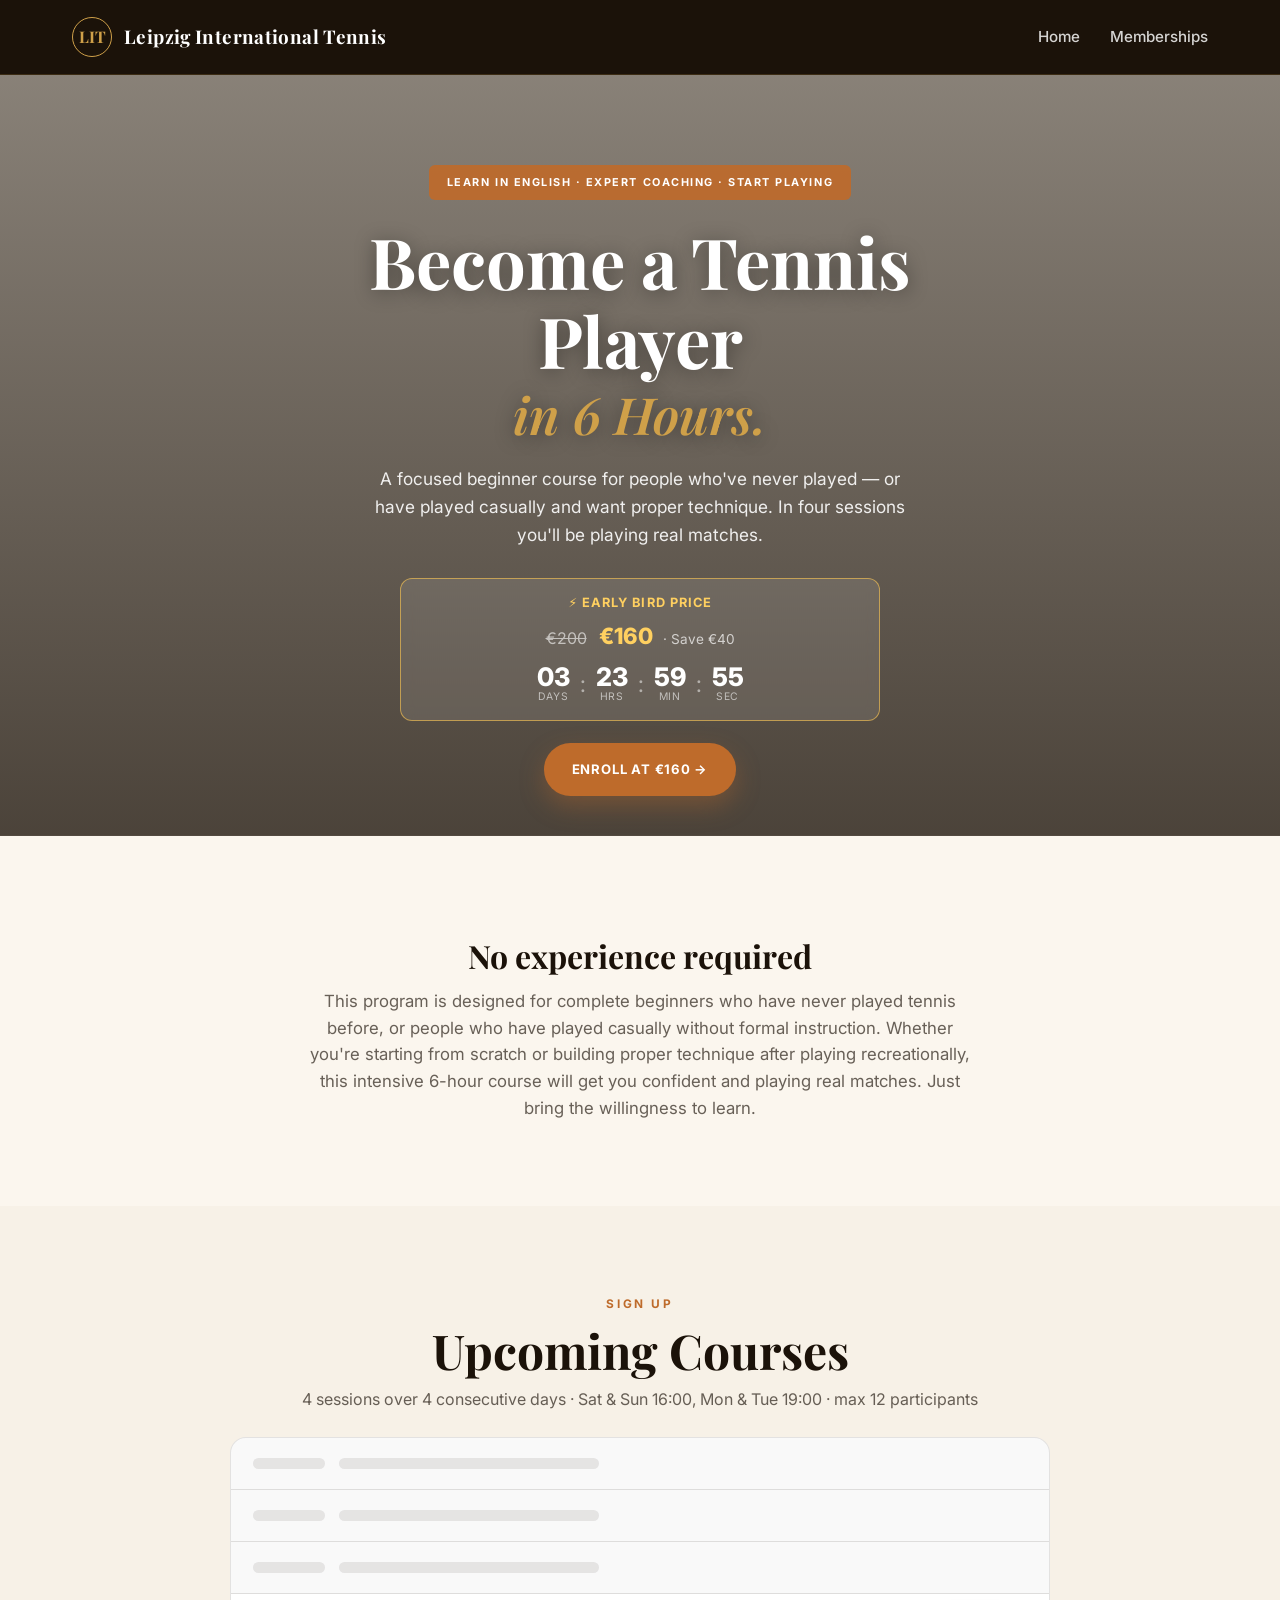
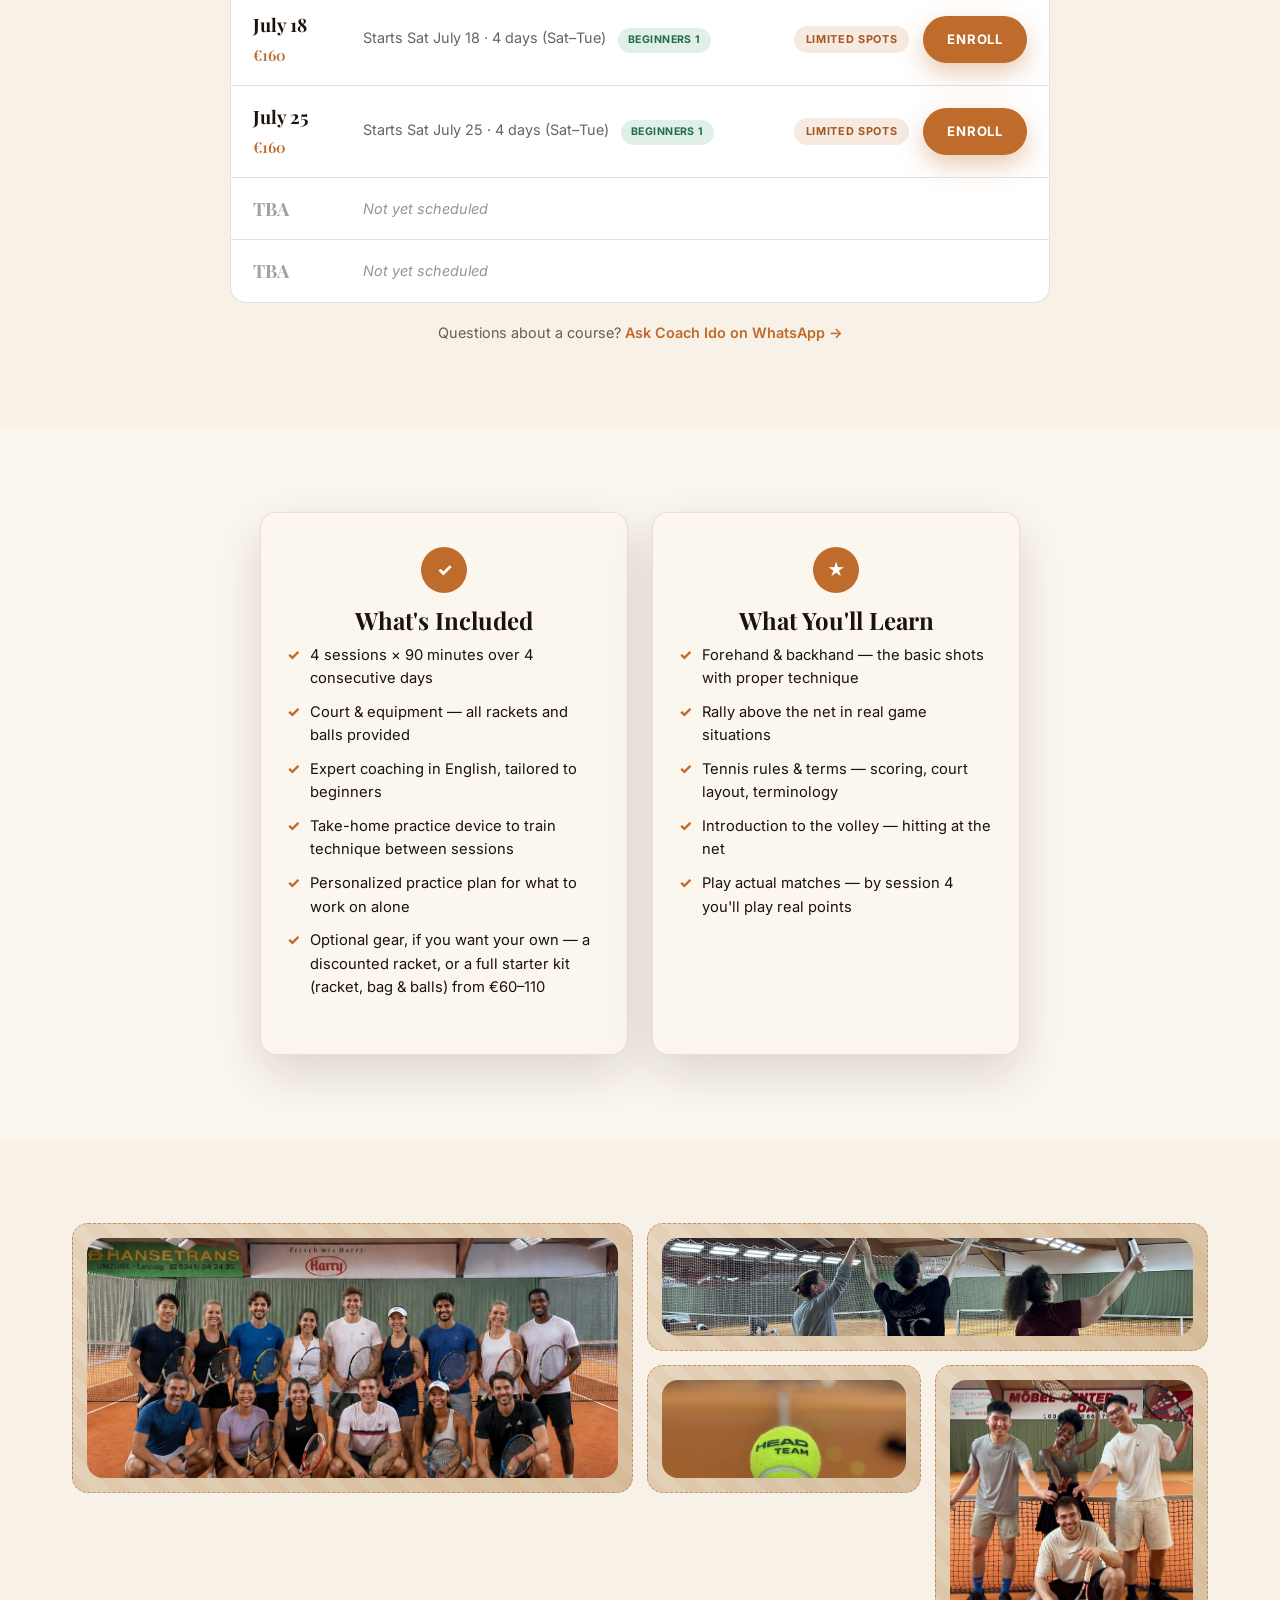
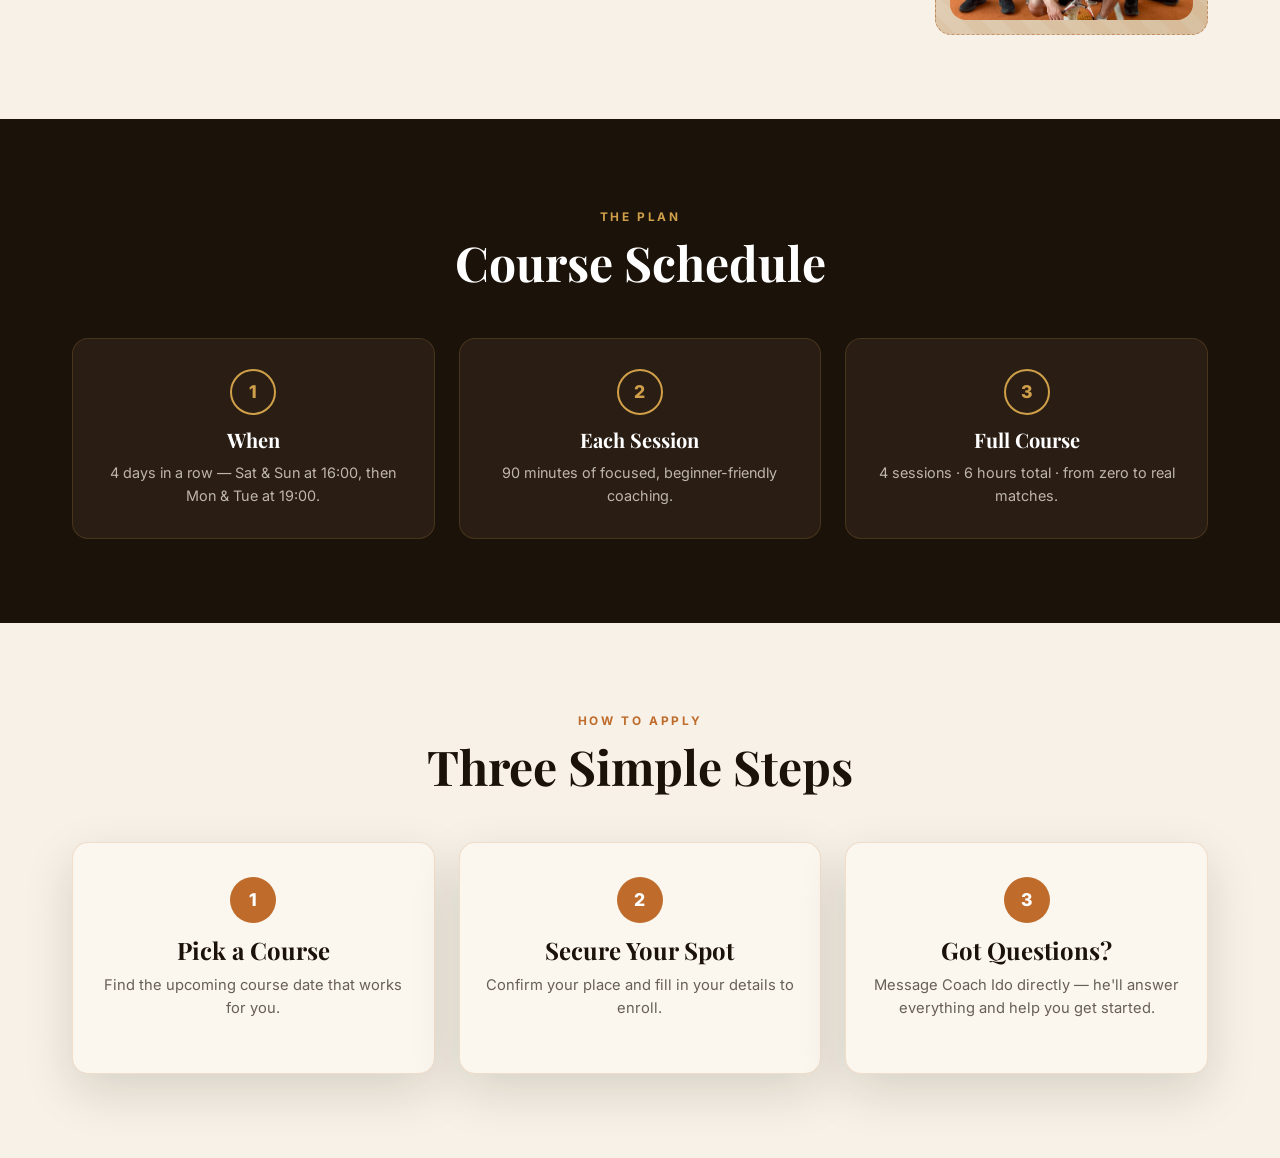
==== commit e48d9ab9: "Add files via upload" ====
--- a/index.html
+++ b/index.html
@@ -2,6 +2,23 @@
 <html lang="en">
 <head>
 <meta charset="UTF-8" />
+<!-- Meta Pixel Code -->
+<script>
+  !function(f,b,e,v,n,t,s)
+  {if(f.fbq)return;n=f.fbq=function(){n.callMethod?
+  n.callMethod.apply(n,arguments):n.queue.push(arguments)};
+  if(!f._fbq)f._fbq=n;n.push=n;n.loaded=!0;n.version='2.0';
+  n.queue=[];t=b.createElement(e);t.async=!0;
+  t.src=v;s=b.getElementsByTagName(e)[0];
+  s.parentNode.insertBefore(t,s)}(window, document,'script',
+  'https://connect.facebook.net/en_US/fbevents.js');
+  fbq('init', '2044538419493701');
+  fbq('track', 'PageView');
+</script>
+<noscript><img height="1" width="1" style="display:none"
+  src="https://www.facebook.com/tr?id=2044538419493701&ev=PageView&noscript=1"
+/></noscript>
+<!-- End Meta Pixel Code -->
 <meta name="viewport" content="width=device-width, initial-scale=1.0" />
 <title>Tennis Kickstart — Learn Tennis in 6 Hours | Leipzig International Tennis</title>
 <meta name="description" content="Tennis Kickstart in Leipzig: become a tennis player in 6 hours. A beginner course of 4 × 90-minute sessions over 4 days in English — court, equipment, and a practice plan included." />
@@ -27,13 +44,65 @@
 </header>
 
 <section class="hero" style="min-height:66vh;background:linear-gradient(180deg,rgba(27,18,9,.5),rgba(27,18,9,.78)),url('https://images.pexels.com/photos/32289800/pexels-photo-32289800.jpeg?auto=compress&cs=tinysrgb&w=1920');background-size:cover;background-position:center">
-  <div class="hero-inner" style="padding:90px 22px 70px">
+  <div class="hero-inner" style="padding:90px 22px 40px">
     <span class="badge">Learn in English · Expert coaching · Start playing</span>
     <h1>Become a Tennis Player<span class="script">in 6 Hours.</span></h1>
     <p class="lead">A focused beginner course for people who've never played — or have played casually and want proper technique. In four sessions you'll be playing real matches.</p>
-    <a href="#enroll" class="btn btn-primary">Find Your Course</a>
-  </div>
-</section>
+
+    <!-- Early Bird Banner -->
+    <div id="early-bird" style="background:rgba(255,255,255,0.1);border:1px solid rgba(255,200,80,0.6);border-radius:12px;padding:14px 20px;margin:20px auto 22px;max-width:480px;text-align:center;backdrop-filter:blur(6px)">
+      <div style="color:#ffd060;font-size:.8rem;font-weight:700;letter-spacing:.08em;text-transform:uppercase;margin-bottom:4px">⚡ Early Bird Price</div>
+      <div style="color:#fff;font-size:1rem;margin-bottom:10px">
+        <span style="text-decoration:line-through;opacity:.6;margin-right:8px">€200</span>
+        <span style="font-size:1.4rem;font-weight:800;color:#ffd060">€160</span>
+        <span style="opacity:.7;font-size:.85rem;margin-left:6px">· Save €40</span>
+      </div>
+      <div style="display:flex;justify-content:center;gap:10px" id="countdown">
+        <div style="text-align:center"><div id="cd-d" style="font-size:1.6rem;font-weight:800;color:#fff;line-height:1">--</div><div style="font-size:.65rem;color:rgba(255,255,255,.6);text-transform:uppercase;letter-spacing:.06em">Days</div></div>
+        <div style="font-size:1.4rem;color:rgba(255,255,255,.5);align-self:flex-start;padding-top:2px">:</div>
+        <div style="text-align:center"><div id="cd-h" style="font-size:1.6rem;font-weight:800;color:#fff;line-height:1">--</div><div style="font-size:.65rem;color:rgba(255,255,255,.6);text-transform:uppercase;letter-spacing:.06em">Hrs</div></div>
+        <div style="font-size:1.4rem;color:rgba(255,255,255,.5);align-self:flex-start;padding-top:2px">:</div>
+        <div style="text-align:center"><div id="cd-m" style="font-size:1.6rem;font-weight:800;color:#fff;line-height:1">--</div><div style="font-size:.65rem;color:rgba(255,255,255,.6);text-transform:uppercase;letter-spacing:.06em">Min</div></div>
+        <div style="font-size:1.4rem;color:rgba(255,255,255,.5);align-self:flex-start;padding-top:2px">:</div>
+        <div style="text-align:center"><div id="cd-s" style="font-size:1.6rem;font-weight:800;color:#fff;line-height:1">--</div><div style="font-size:.65rem;color:rgba(255,255,255,.6);text-transform:uppercase;letter-spacing:.06em">Sec</div></div>
+      </div>
+    </div>
+
+    <a href="#enroll" class="btn btn-primary">Enroll at €160 →</a>
+  </div>
+</section>
+
+<script>
+(function() {
+  // Set deadline to 4 days from first visit, stored in localStorage
+  var key = 'kickstart_eb_deadline';
+  var deadline = localStorage.getItem(key);
+  if (!deadline) {
+    deadline = Date.now() + 4 * 24 * 60 * 60 * 1000;
+    localStorage.setItem(key, deadline);
+  }
+  deadline = parseInt(deadline);
+
+  function tick() {
+    var diff = deadline - Date.now();
+    var eb = document.getElementById('early-bird');
+    if (diff <= 0) {
+      if (eb) eb.style.display = 'none';
+      return;
+    }
+    var d = Math.floor(diff / 86400000);
+    var h = Math.floor((diff % 86400000) / 3600000);
+    var m = Math.floor((diff % 3600000) / 60000);
+    var s = Math.floor((diff % 60000) / 1000);
+    document.getElementById('cd-d').textContent = String(d).padStart(2,'0');
+    document.getElementById('cd-h').textContent = String(h).padStart(2,'0');
+    document.getElementById('cd-m').textContent = String(m).padStart(2,'0');
+    document.getElementById('cd-s').textContent = String(s).padStart(2,'0');
+    setTimeout(tick, 1000);
+  }
+  tick();
+})();
+</script>
 
 <section class="section intro">
   <div class="wrap">
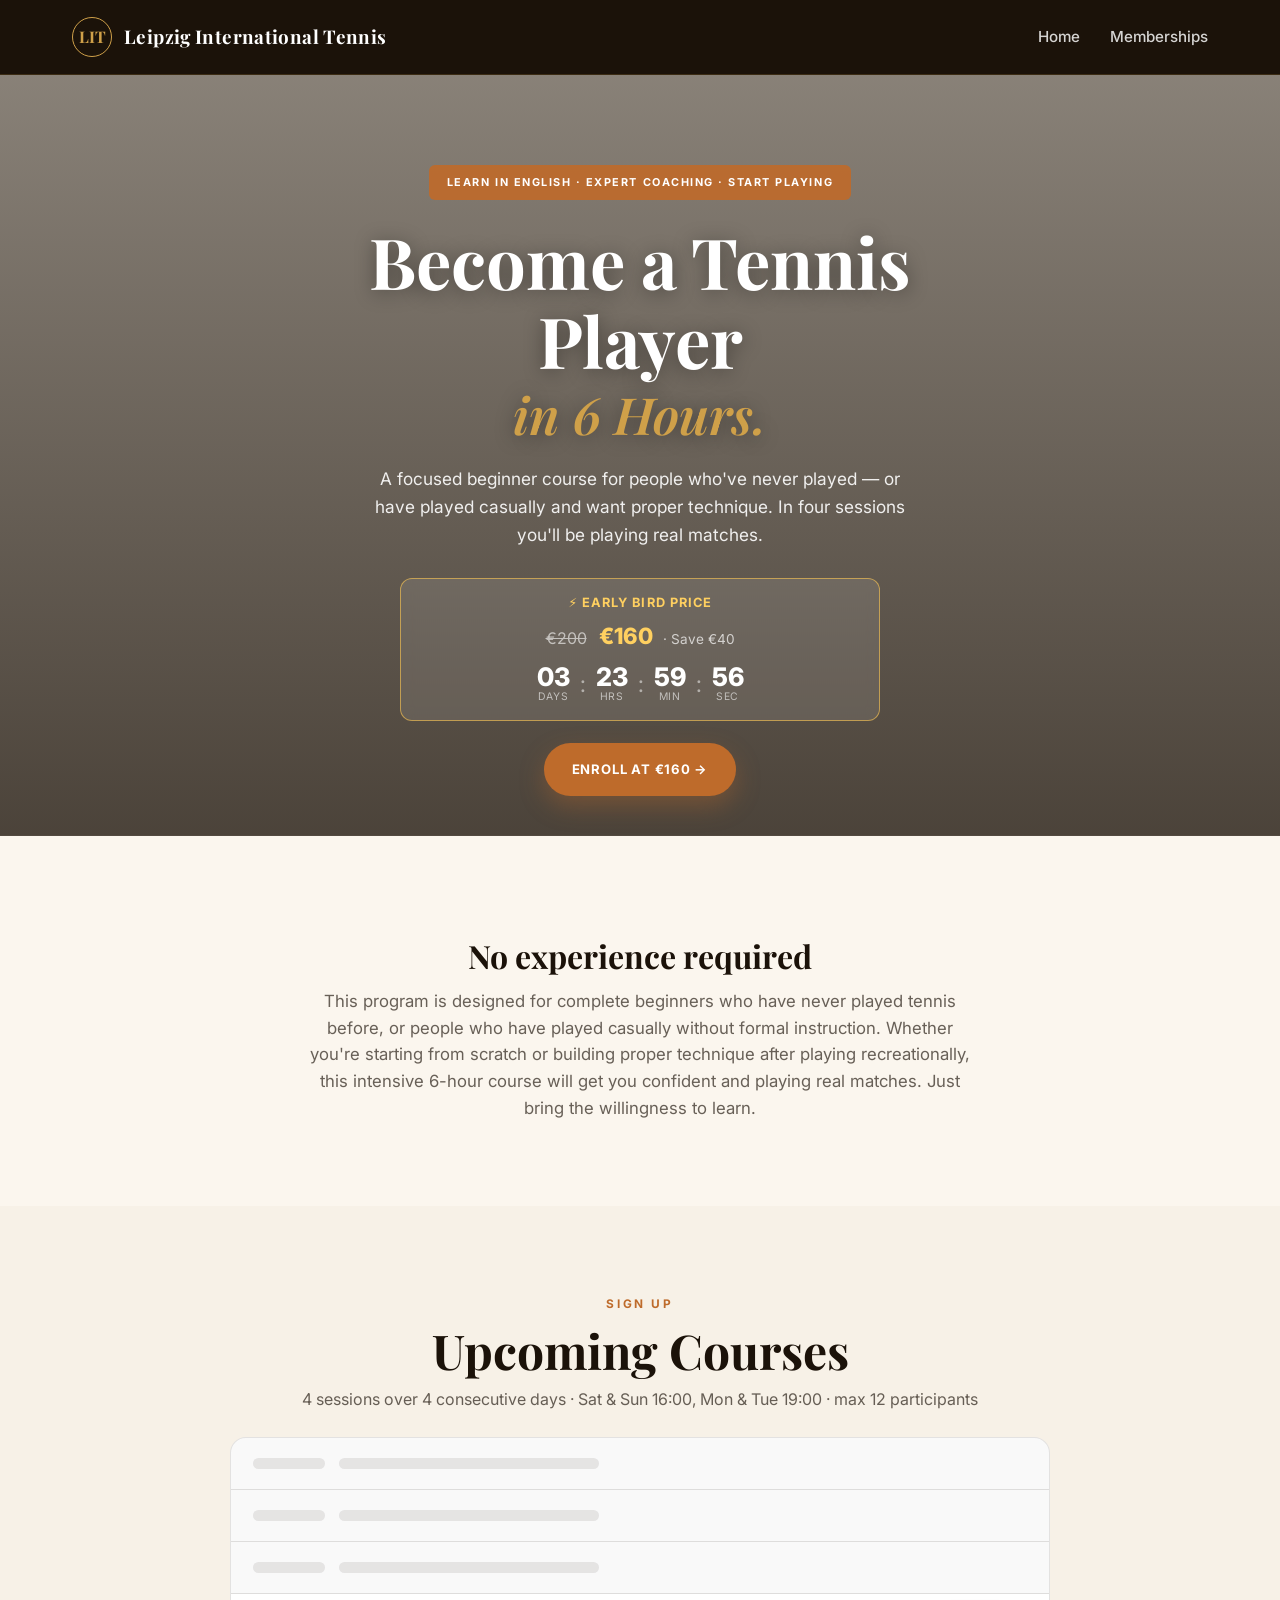
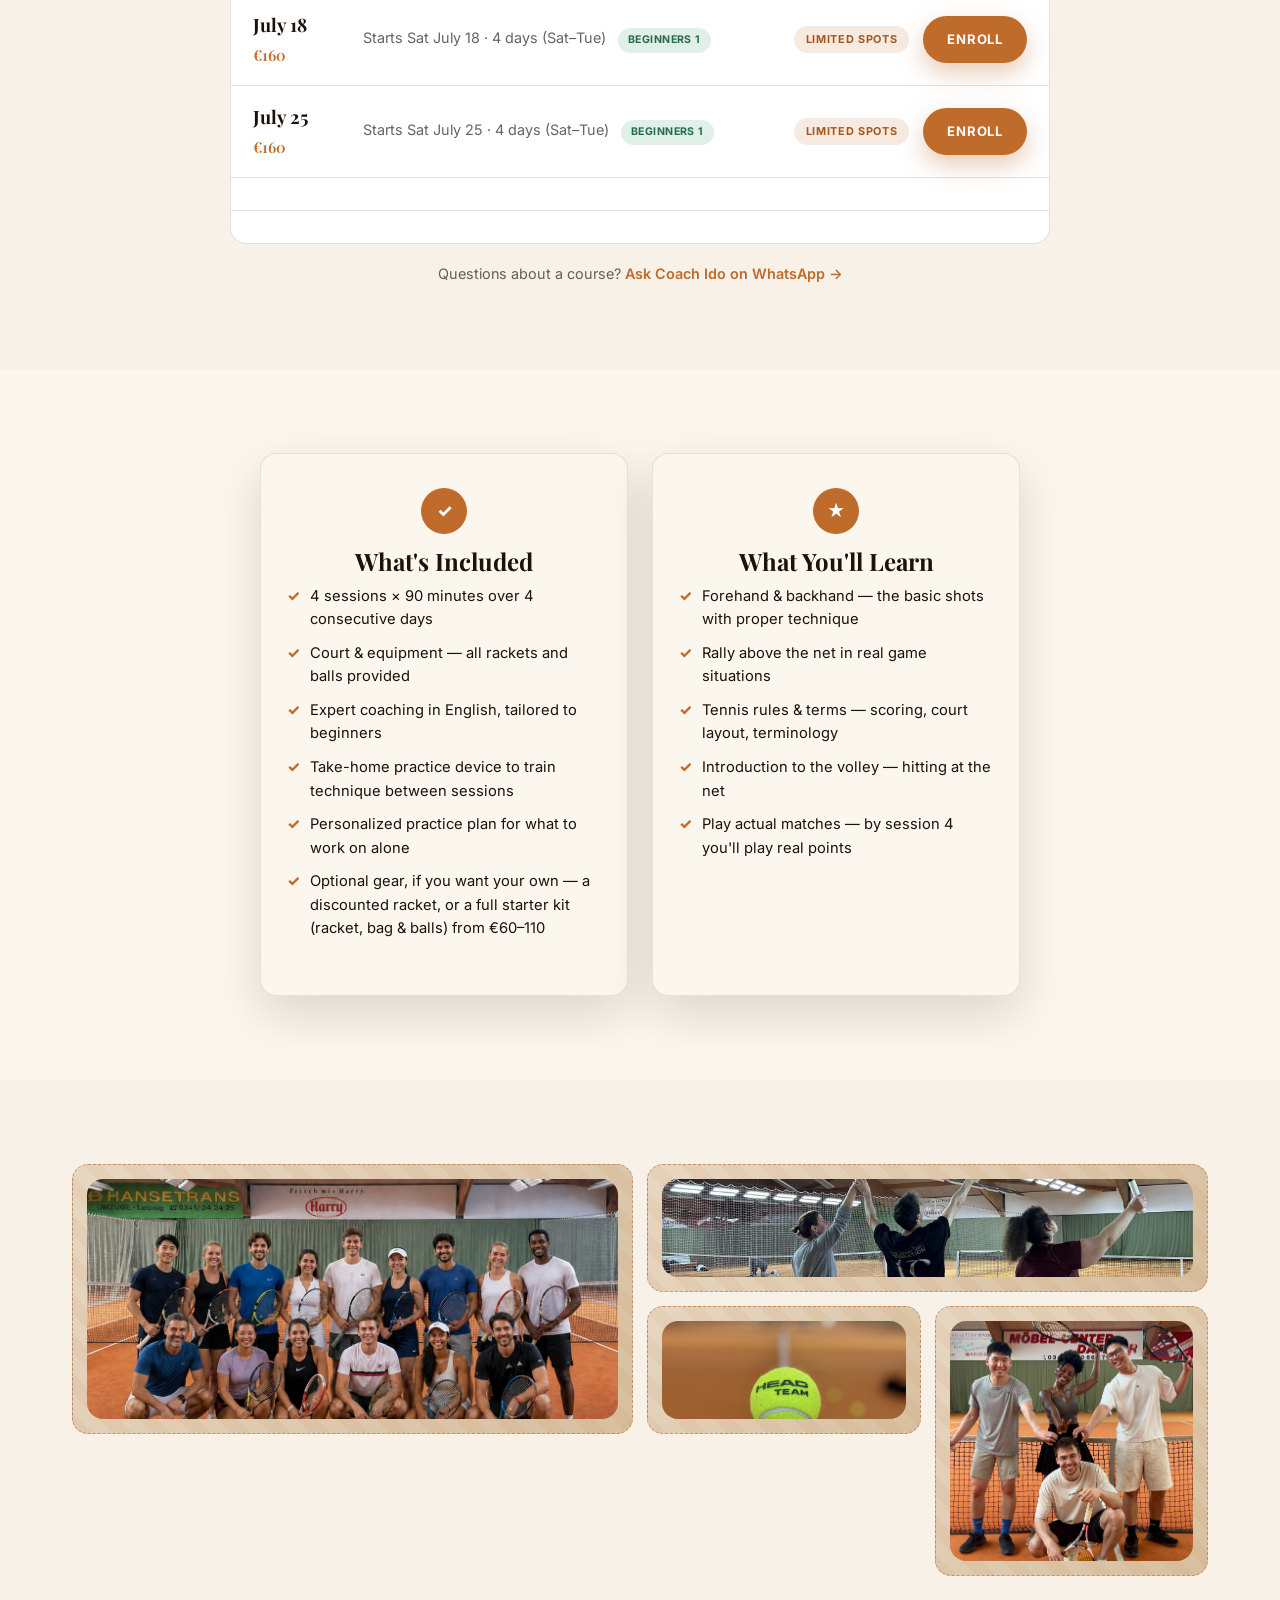
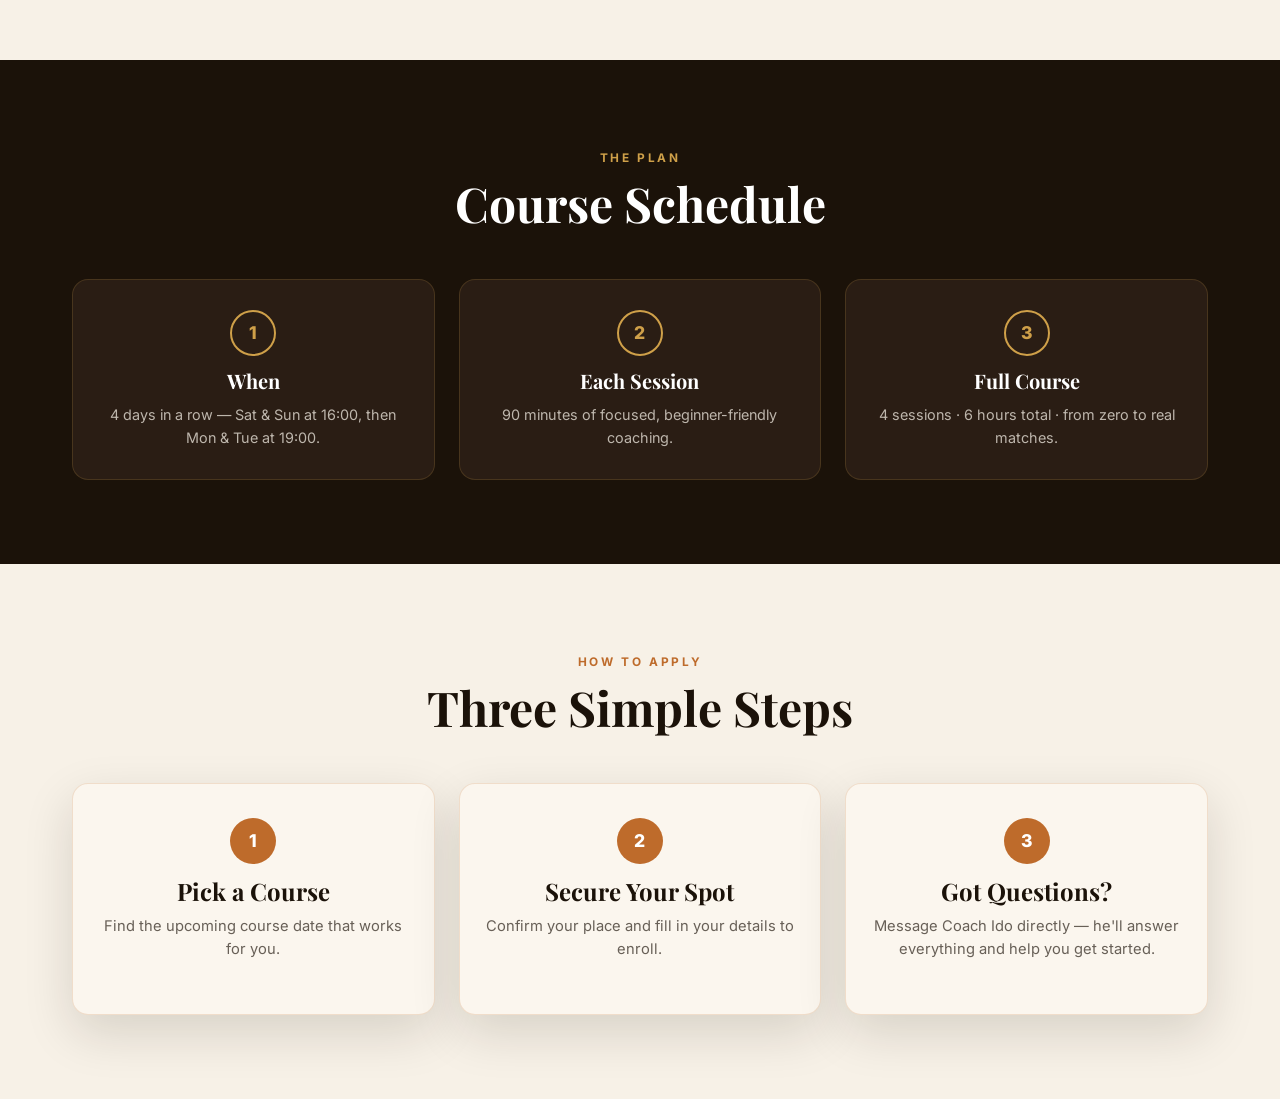
==== commit 5eeb9b76: "Add files via upload" ====
--- a/index.html
+++ b/index.html
@@ -130,8 +130,8 @@
         <span class="spots">Limited spots</span>
         <a href="https://wa.me/4915223182062?text=Hey%21%20I%27d%20like%20to%20sign%20up%20to%20the%20Kickstart%20program%20on%20July%2025%2C%20how%20can%20I%20complete%20the%20registration%3F" class="btn btn-primary" target="_blank" rel="noopener">Enroll</a>
       </div>
-      <div class="course-row tba"><span class="c-date">TBA</span><span class="c-info">Not yet scheduled</span></div>
-      <div class="course-row tba"><span class="c-date">TBA</span><span class="c-info">Not yet scheduled</span></div>
+      <div class="course-row tba"><span class="ghost gd"></span><span class="ghost gi"></span></div>
+      <div class="course-row tba"><span class="ghost gd"></span><span class="ghost gi"></span></div>
     </div>
     <p class="center" style="margin-top:18px;color:var(--muted-light);font-size:.9rem">Questions about a course? <a href="https://wa.me/4915223182062?text=Hi%21%20I%20have%20a%20few%20questions%20regarding%20the%20Tennis%20Kickstart%20course%21" style="color:var(--orange);font-weight:600" target="_blank" rel="noopener">Ask Coach Ido on WhatsApp →</a></p>
   </div>
